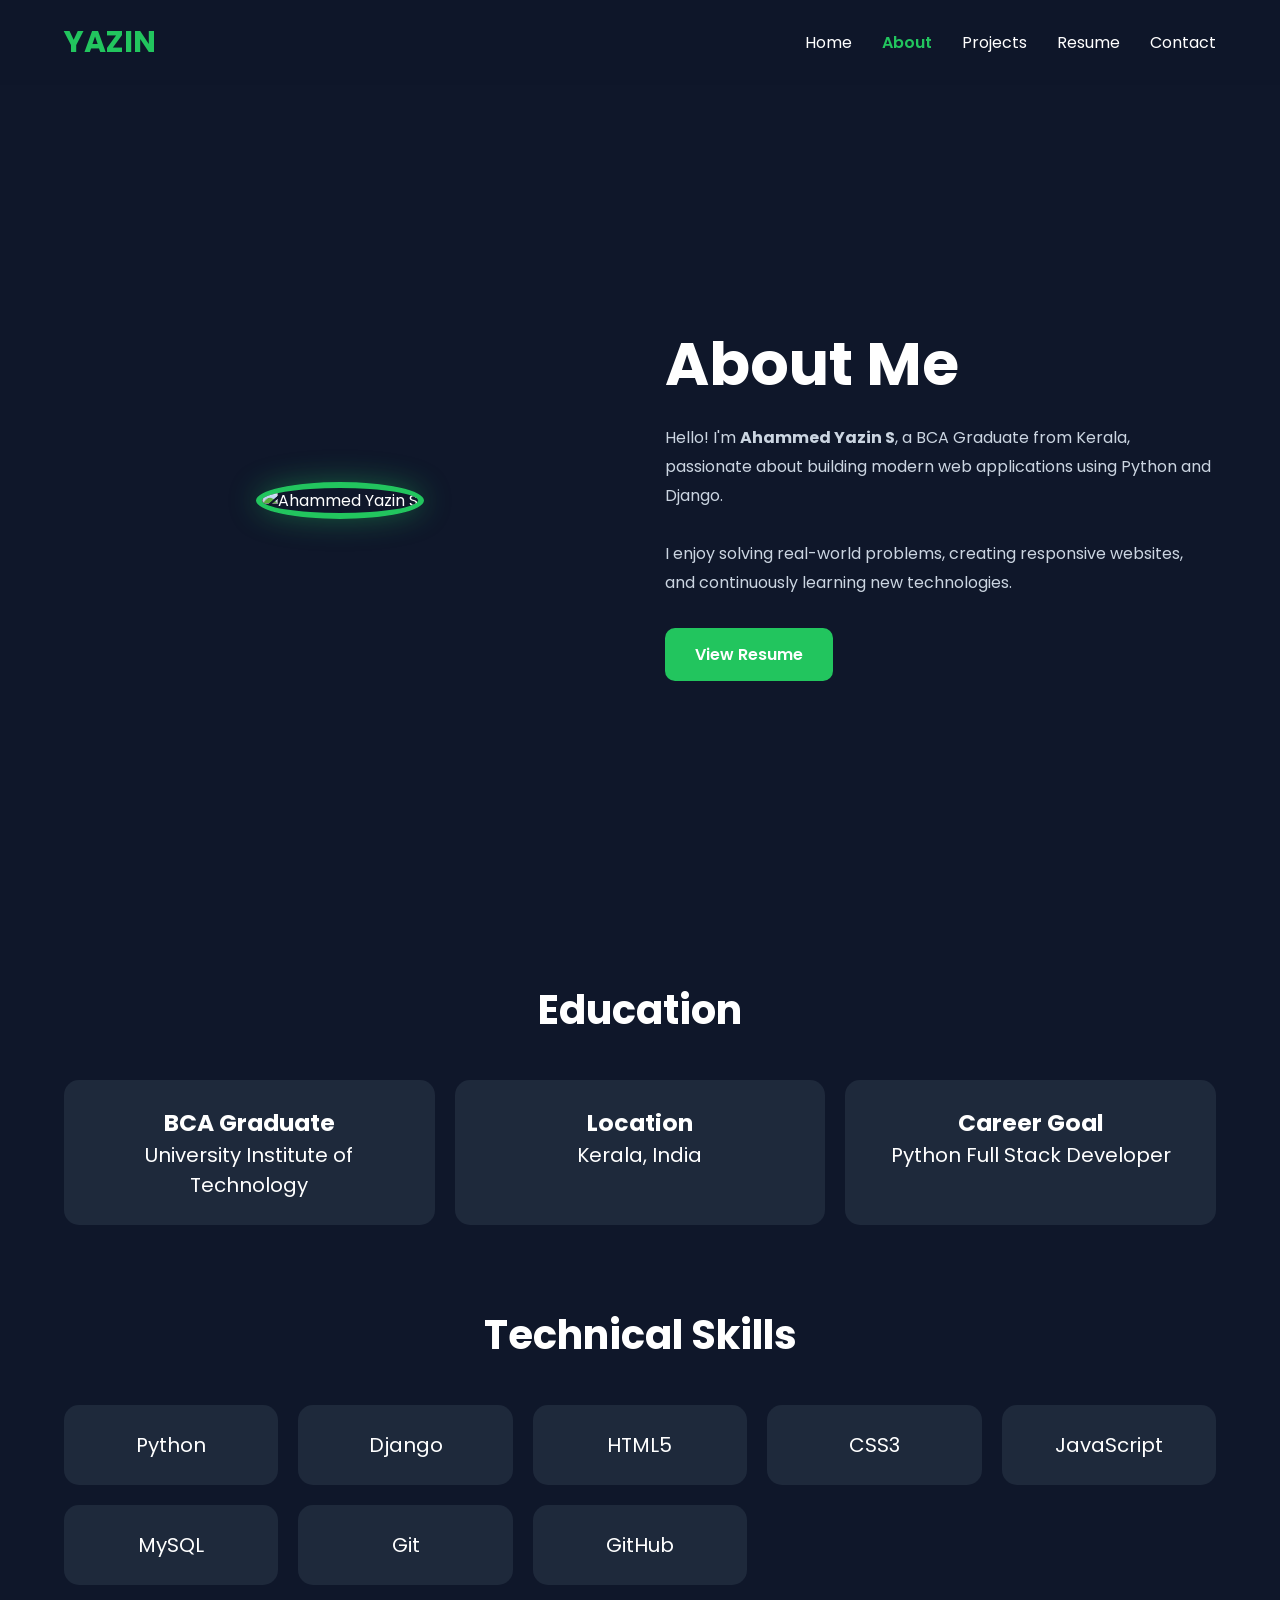
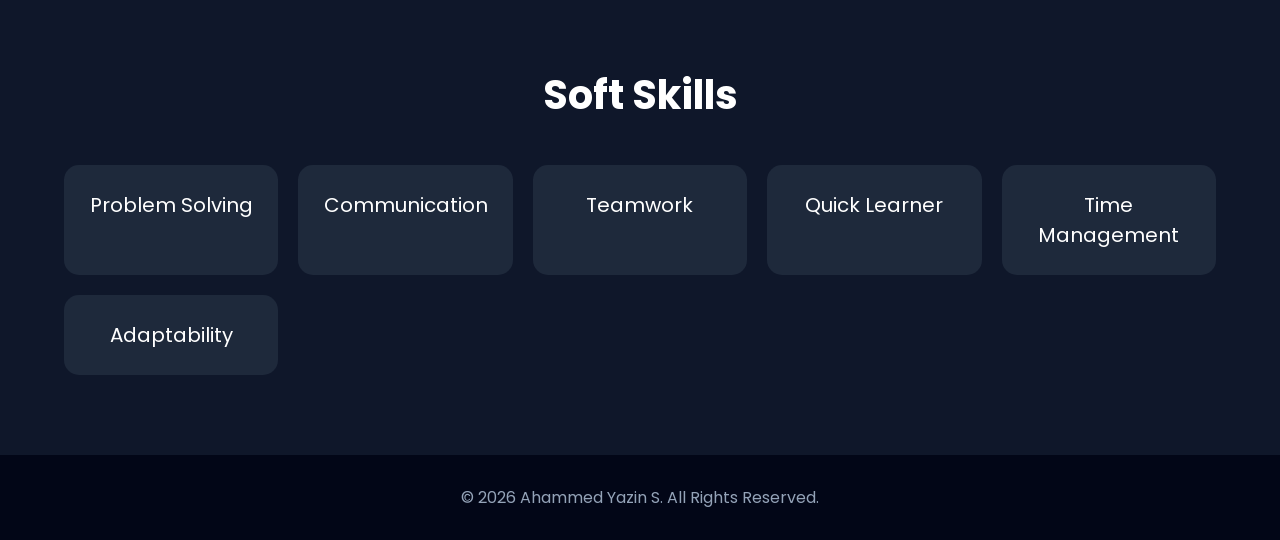
==== about.html @ 9a95f12f "added about" ====
<!DOCTYPE html>
<html lang="en">
<head>
    <meta charset="UTF-8">
    <meta name="viewport" content="width=device-width, initial-scale=1.0">
    <title>About | Ahammed Yazin S</title>

    <link rel="stylesheet" href="css/style.css">
    <link rel="stylesheet" href="css/animation.css">

    <link href="https://fonts.googleapis.com/css2?family=Poppins:wght@300;400;600;700&display=swap" rel="stylesheet">
</head>

<body>

<header>
    <nav>
        <h2 class="logo">YAZIN</h2>

        <ul>
            <li><a href="index.html">Home</a></li>
            <li><a href="about.html">About</a></li>
            <li><a href="projects.html">Projects</a></li>
            <li><a href="resume.html">Resume</a></li>
            <li><a href="contact.html">Contact</a></li>
        </ul>
    </nav>
</header>

<section class="hero">

    <div class="hero-image">
        <img src="images/profile.jpg" alt="Ahammed Yazin S">
    </div>

    <div class="hero-text">

        <h1>About Me</h1>

        <p>
            Hello! I'm <strong>Ahammed Yazin S</strong>, a BCA Graduate from Kerala,
            passionate about building modern web applications using Python and Django.
        </p>

        <p>
            I enjoy solving real-world problems, creating responsive websites,
            and continuously learning new technologies.
        </p>

        <a href="resume.html" class="btn">View Resume</a>

    </div>

</section>

<section class="skills">

<h2>Education</h2>

<div class="skill-box">

<div class="card">
<h3>BCA Graduate</h3>
<p>University Institute of Technology</p>
</div>

<div class="card">
<h3>Location</h3>
<p>Kerala, India</p>
</div>

<div class="card">
<h3>Career Goal</h3>
<p>Python Full Stack Developer</p>
</div>

</div>

</section>

<section class="skills">

<h2>Technical Skills</h2>

<div class="skill-box">

<div class="card">Python</div>
<div class="card">Django</div>
<div class="card">HTML5</div>
<div class="card">CSS3</div>
<div class="card">JavaScript</div>
<div class="card">MySQL</div>
<div class="card">Git</div>
<div class="card">GitHub</div>

</div>

</section>

<section class="skills">

<h2>Soft Skills</h2>

<div class="skill-box">

<div class="card">Problem Solving</div>
<div class="card">Communication</div>
<div class="card">Teamwork</div>
<div class="card">Quick Learner</div>
<div class="card">Time Management</div>
<div class="card">Adaptability</div>

</div>

</section>

<footer>
<p>© 2026 Ahammed Yazin S. All Rights Reserved.</p>
</footer>

<script src="js/script.js"></script>

</body>
</html>
---- css/style.css ----
/* Google Font */
@import url('https://fonts.googleapis.com/css2?family=Poppins:wght@300;400;500;600;700&display=swap');

*{
    margin:0;
    padding:0;
    box-sizing:border-box;
    font-family:'Poppins',sans-serif;
}

html{
    scroll-behavior:smooth;
}

body{
    background:#0f172a;
    color:#fff;
}

/* Navigation */

header{
    width:100%;
    position:fixed;
    top:0;
    left:0;
    background:rgba(15,23,42,.95);
    backdrop-filter:blur(10px);
    z-index:1000;
}

nav{
    width:90%;
    margin:auto;
    display:flex;
    justify-content:space-between;
    align-items:center;
    padding:20px 0;
}

.logo{
    color:#22c55e;
    font-size:30px;
    font-weight:700;
}

nav ul{
    display:flex;
    list-style:none;
}

nav ul li{
    margin-left:30px;
}

nav ul li a{
    color:#fff;
    text-decoration:none;
    transition:.3s;
}

nav ul li a:hover{
    color:#22c55e;
}

/* Hero Section */

.hero{
    width:90%;
    min-height:100vh;
    margin:auto;
    display:flex;
    justify-content:space-between;
    align-items:center;
    gap:50px;
    padding-top:100px;
}

.hero-text{
    flex:1;
}

.hero-text h3{
    color:#22c55e;
    margin-bottom:10px;
}

.hero-text h1{
    font-size:60px;
    margin-bottom:15px;
}

.hero-text h2{
    color:#94a3b8;
    margin-bottom:20px;
}

.hero-text p{
    line-height:1.8;
    color:#cbd5e1;
    margin-bottom:30px;
}

/* Buttons */

.btn,
.btn-outline{
    display:inline-block;
    padding:14px 30px;
    border-radius:10px;
    text-decoration:none;
    font-weight:600;
    margin-right:15px;
    transition:.3s;
}

.btn{
    background:#22c55e;
    color:#fff;
}

.btn:hover{
    background:#16a34a;
}

.btn-outline{
    border:2px solid #22c55e;
    color:#22c55e;
}

.btn-outline:hover{
    background:#22c55e;
    color:#fff;
}

/* Hero Image */

.hero-image{
    flex:1;
    text-align:center;
}

.hero-image img{
    width:350px;
    height:350px;
    object-fit:cover;
    border-radius:50%;
    border:6px solid #22c55e;
    box-shadow:0 0 30px rgba(34,197,94,.4);
}

/* Skills */

.skills{
    width:90%;
    margin:80px auto;
}

.skills h2{
    text-align:center;
    margin-bottom:40px;
    font-size:40px;
}

.skill-box{
    display:grid;
    grid-template-columns:repeat(auto-fit,minmax(180px,1fr));
    gap:20px;
}

.card{
    background:#1e293b;
    padding:25px;
    border-radius:15px;
    text-align:center;
    font-size:20px;
    transition:.3s;
}

.card:hover{
    transform:translateY(-8px);
    background:#22c55e;
}

/* Footer */

footer{
    text-align:center;
    padding:30px;
    background:#020617;
    color:#94a3b8;
}

/* Responsive */

@media(max-width:900px){

nav{
    flex-direction:column;
}

nav ul{
    margin-top:20px;
}

.hero{
    flex-direction:column-reverse;
    text-align:center;
}

.hero-text h1{
    font-size:40px;
}

.hero-image img{
    width:250px;
    height:250px;
}
}

/* Scroll Animation */

.hidden{
    opacity:0;
    transform:translateY(40px);
    transition:1s;
}

.show{
    opacity:1;
    transform:translateY(0);
}

/* Scroll To Top Button */

#topBtn{
    position:fixed;
    bottom:30px;
    right:30px;
    width:50px;
    height:50px;
    border:none;
    border-radius:50%;
    background:#22c55e;
    color:#fff;
    font-size:24px;
    cursor:pointer;
    box-shadow:0 5px 15px rgba(0,0,0,.3);
    transition:.3s;
}

#topBtn:hover{
    transform:scale(1.1);
    background:#16a34a;
}
---- css/animation.css ----
.hero-text{
    animation:slideLeft 1s ease;
}

.hero-image{
    animation:slideRight 1s ease;
}

.card{
    animation:fadeUp 1s ease;
}

@keyframes slideLeft{
from{
opacity:0;
transform:translateX(-50px);
}
to{
opacity:1;
transform:translateX(0);
}
}

@keyframes slideRight{
from{
opacity:0;
transform:translateX(50px);
}
to{
opacity:1;
transform:translateX(0);
}
}

@keyframes fadeUp{
from{
opacity:0;
transform:translateY(30px);
}
to{
opacity:1;
transform:translateY(0);
}
}
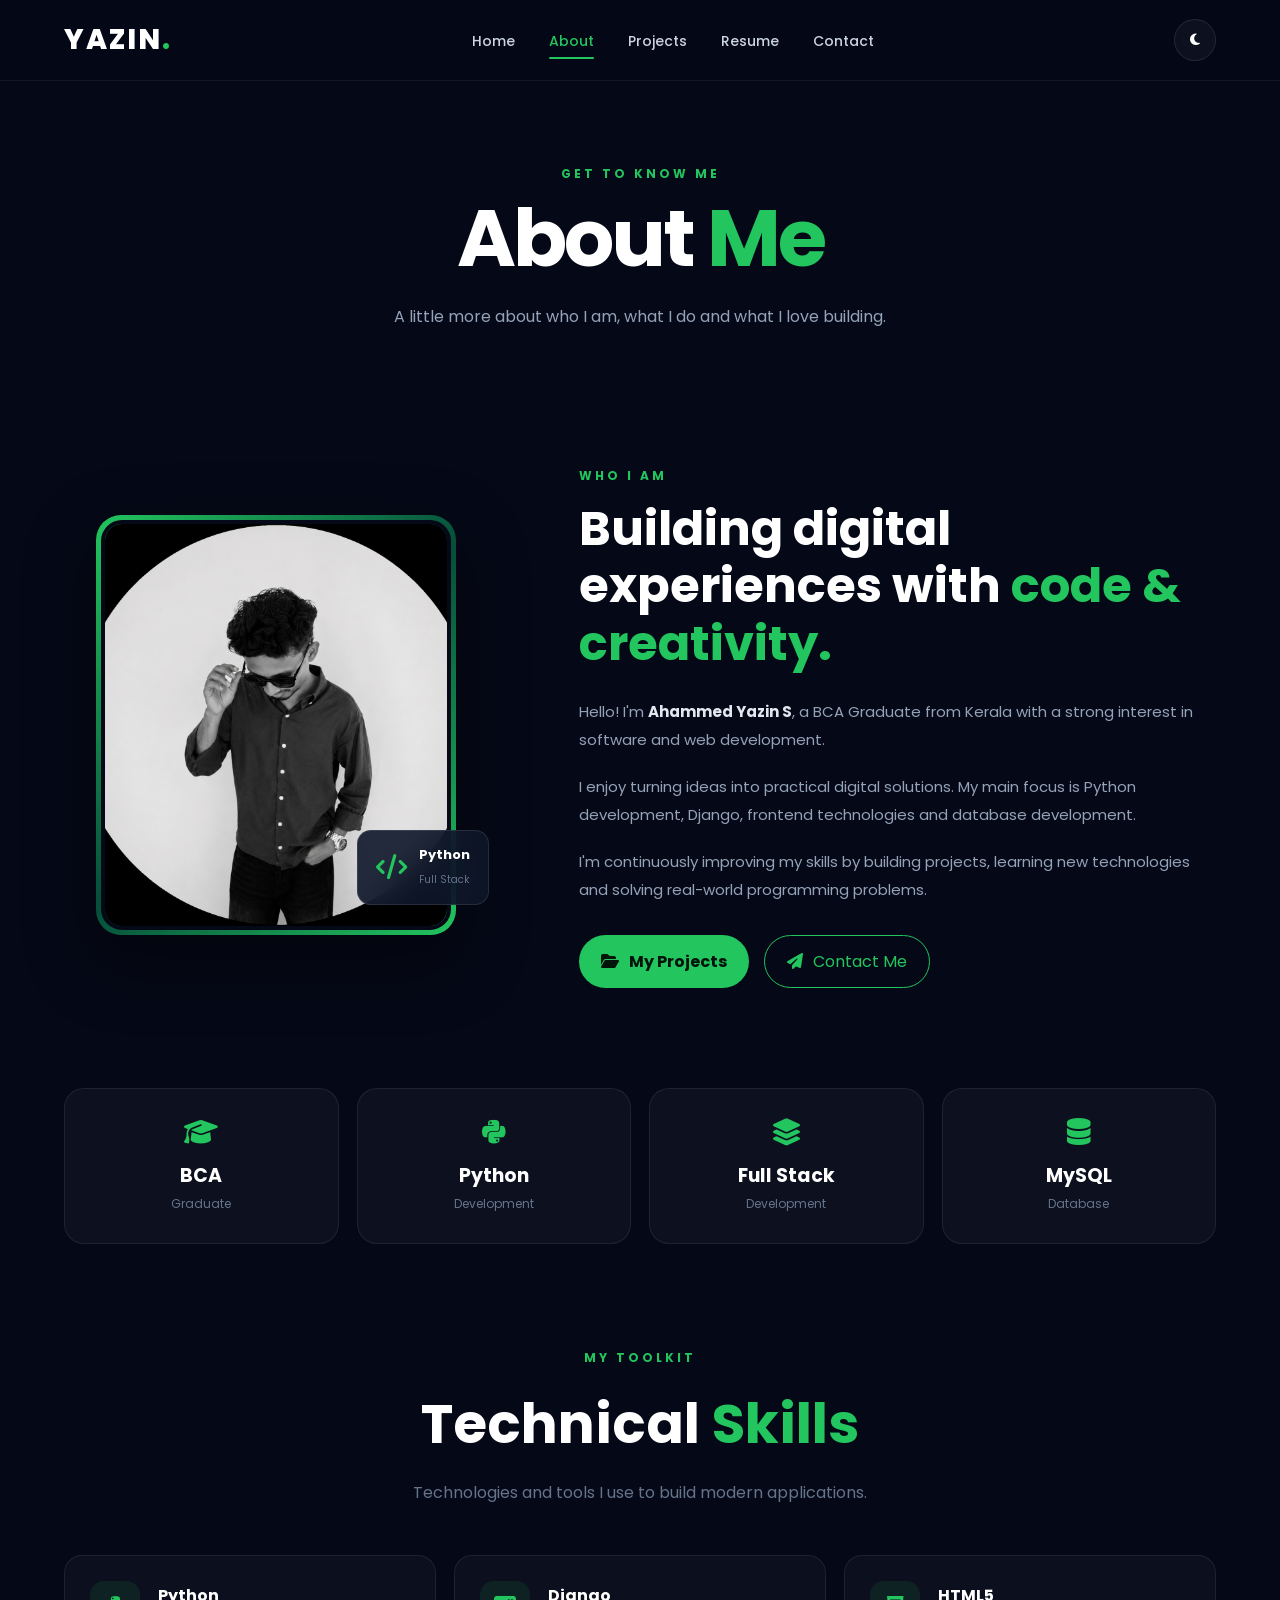
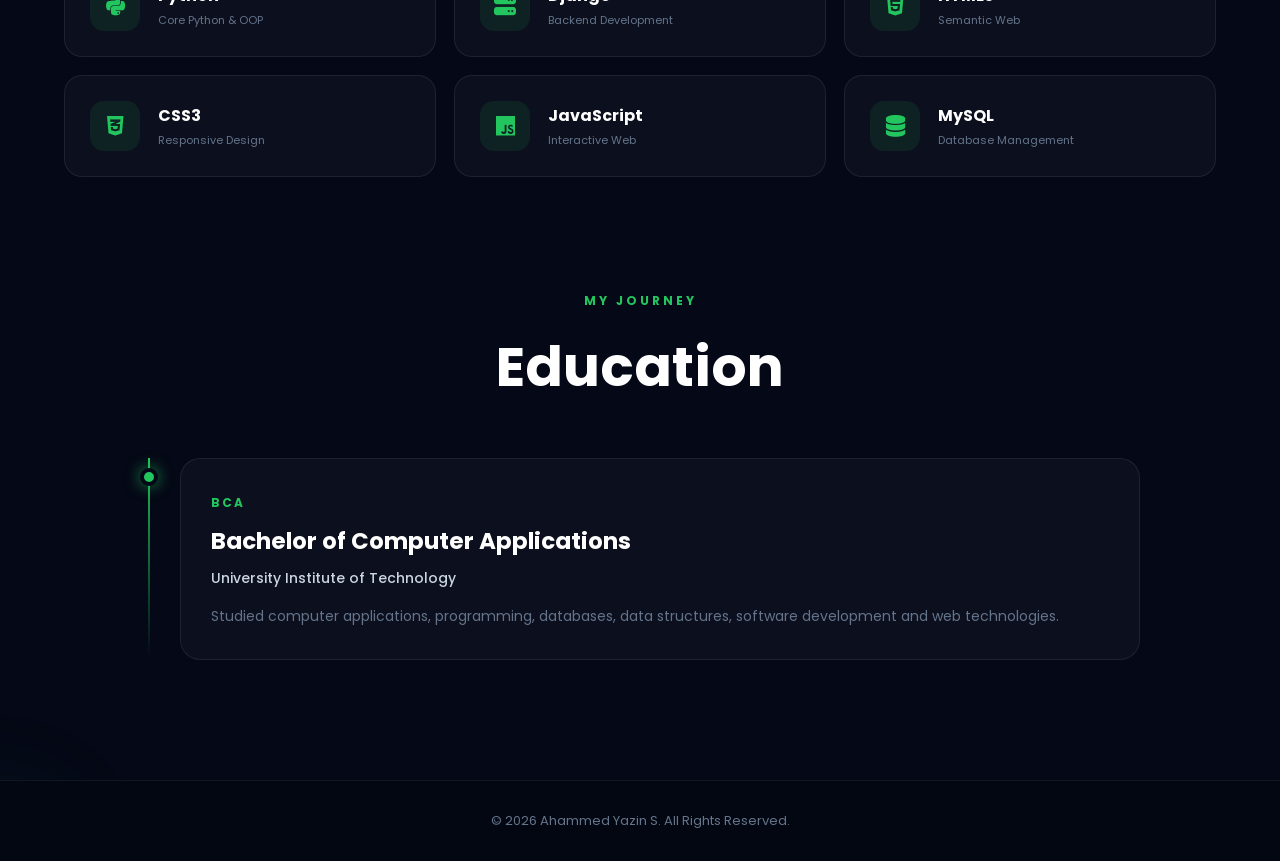
==== commit d06dd32c: "all main update" ====
--- a/about.html
+++ b/about.html
@@ -1,124 +1,635 @@
 <!DOCTYPE html>
 <html lang="en">
+
 <head>
+
     <meta charset="UTF-8">
-    <meta name="viewport" content="width=device-width, initial-scale=1.0">
+
+    <meta name="viewport"
+          content="width=device-width, initial-scale=1.0">
+
+    <meta name="description"
+          content="About Ahammed Yazin S - Python Full Stack Developer">
+
     <title>About | Ahammed Yazin S</title>
 
-    <link rel="stylesheet" href="css/style.css">
-    <link rel="stylesheet" href="css/animation.css">
-
-    <link href="https://fonts.googleapis.com/css2?family=Poppins:wght@300;400;600;700&display=swap" rel="stylesheet">
+
+    <!-- Google Font -->
+
+    <link rel="preconnect"
+          href="https://fonts.googleapis.com">
+
+    <link rel="preconnect"
+          href="https://fonts.gstatic.com"
+          crossorigin>
+
+    <link href="https://fonts.googleapis.com/css2?family=Poppins:wght@300;400;500;600;700;800&display=swap"
+          rel="stylesheet">
+
+
+    <!-- Font Awesome -->
+
+    <link rel="stylesheet"
+          href="https://cdnjs.cloudflare.com/ajax/libs/font-awesome/6.7.2/css/all.min.css">
+
+
+    <!-- CSS -->
+
+    <link rel="stylesheet"
+          href="css/style.css">
+
+    <link rel="stylesheet"
+          href="css/animation.css">
+
 </head>
 
+
 <body>
 
-<header>
-    <nav>
-        <h2 class="logo">YAZIN</h2>
-
-        <ul>
-            <li><a href="index.html">Home</a></li>
-            <li><a href="about.html">About</a></li>
-            <li><a href="projects.html">Projects</a></li>
-            <li><a href="resume.html">Resume</a></li>
-            <li><a href="contact.html">Contact</a></li>
-        </ul>
-    </nav>
-</header>
-
-<section class="hero">
-
-    <div class="hero-image">
-        <img src="images/profile.jpg" alt="Ahammed Yazin S">
-    </div>
-
-    <div class="hero-text">
-
-        <h1>About Me</h1>
+
+    <!-- ==========================================
+         NAVIGATION
+    =========================================== -->
+
+    <header>
+
+        <nav class="navbar">
+
+
+            <a href="index.html"
+               class="logo">
+
+                YAZIN<span>.</span>
+
+            </a>
+
+
+            <ul>
+
+                <li>
+                    <a href="index.html">
+                        Home
+                    </a>
+                </li>
+
+                <li>
+                    <a href="about.html"
+                       class="active">
+                        About
+                    </a>
+                </li>
+
+                <li>
+                    <a href="projects.html">
+                        Projects
+                    </a>
+                </li>
+
+                <li>
+                    <a href="resume.html">
+                        Resume
+                    </a>
+                </li>
+
+                <li>
+                    <a href="contact.html">
+                        Contact
+                    </a>
+                </li>
+
+            </ul>
+
+
+            <button id="theme-toggle"
+                    class="theme-btn"
+                    aria-label="Toggle theme">
+
+                <i class="fas fa-moon"></i>
+
+            </button>
+
+
+            <button id="menu-btn"
+                    class="menu-btn"
+                    aria-label="Open menu">
+
+                <i class="fas fa-bars"></i>
+
+            </button>
+
+        </nav>
+
+    </header>
+
+
+
+    <!-- ==========================================
+         ABOUT HERO
+    =========================================== -->
+
+    <main>
+
+
+        <section class="about-hero">
+
+
+            <div class="page-heading">
+
+                <span class="section-label">
+                    GET TO KNOW ME
+                </span>
+
+                <h1>
+                    About <span>Me</span>
+                </h1>
+
+                <p>
+                    A little more about who I am,
+                    what I do and what I love building.
+                </p>
+
+            </div>
+
+
+        </section>
+
+
+
+        <!-- ==========================================
+             ABOUT CONTENT
+        =========================================== -->
+
+        <section class="about-section">
+
+
+            <!-- PROFILE -->
+
+            <div class="about-image reveal">
+
+                <div class="about-photo">
+
+                    <img src="images/profile.jpg"
+                         alt="Ahammed Yazin S">
+
+                </div>
+
+
+                <div class="about-badge">
+
+                    <i class="fas fa-code"></i>
+
+                    <div>
+
+                        <strong>
+                            Python
+                        </strong>
+
+                        <small>
+                            Full Stack
+                        </small>
+
+                    </div>
+
+                </div>
+
+            </div>
+
+
+
+            <!-- TEXT -->
+
+            <div class="about-content reveal">
+
+
+                <span class="section-label">
+                    WHO I AM
+                </span>
+
+
+                <h2>
+                    Building digital experiences
+                    with <span>code & creativity.</span>
+                </h2>
+
+
+                <p>
+
+                    Hello! I'm
+                    <strong>Ahammed Yazin S</strong>,
+                    a BCA Graduate from Kerala with
+                    a strong interest in software and
+                    web development.
+
+                </p>
+
+
+                <p>
+
+                    I enjoy turning ideas into practical
+                    digital solutions. My main focus is
+                    Python development, Django,
+                    frontend technologies and database
+                    development.
+
+                </p>
+
+
+                <p>
+
+                    I'm continuously improving my skills
+                    by building projects, learning new
+                    technologies and solving real-world
+                    programming problems.
+
+                </p>
+
+
+                <div class="about-buttons">
+
+                    <a href="projects.html"
+                       class="btn">
+
+                        <i class="fas fa-folder-open"></i>
+
+                        My Projects
+
+                    </a>
+
+
+                    <a href="contact.html"
+                       class="btn-outline">
+
+                        <i class="fas fa-paper-plane"></i>
+
+                        Contact Me
+
+                    </a>
+
+                </div>
+
+
+            </div>
+
+
+        </section>
+
+
+
+        <!-- ==========================================
+             STATS
+        =========================================== -->
+
+        <section class="stats-section">
+
+
+            <div class="stats-grid">
+
+
+                <div class="stat-card reveal">
+
+                    <i class="fas fa-graduation-cap"></i>
+
+                    <h3>
+                        BCA
+                    </h3>
+
+                    <p>
+                        Graduate
+                    </p>
+
+                </div>
+
+
+                <div class="stat-card reveal">
+
+                    <i class="fab fa-python"></i>
+
+                    <h3>
+                        Python
+                    </h3>
+
+                    <p>
+                        Development
+                    </p>
+
+                </div>
+
+
+                <div class="stat-card reveal">
+
+                    <i class="fas fa-layer-group"></i>
+
+                    <h3>
+                        Full Stack
+                    </h3>
+
+                    <p>
+                        Development
+                    </p>
+
+                </div>
+
+
+                <div class="stat-card reveal">
+
+                    <i class="fas fa-database"></i>
+
+                    <h3>
+                        MySQL
+                    </h3>
+
+                    <p>
+                        Database
+                    </p>
+
+                </div>
+
+
+            </div>
+
+
+        </section>
+
+
+
+        <!-- ==========================================
+             SKILLS
+        =========================================== -->
+
+        <section class="skills-section">
+
+
+            <div class="section-title reveal">
+
+                <span class="section-label">
+                    MY TOOLKIT
+                </span>
+
+                <h2>
+                    Technical <span>Skills</span>
+                </h2>
+
+                <p>
+                    Technologies and tools I use
+                    to build modern applications.
+                </p>
+
+            </div>
+
+
+
+            <div class="skills-grid">
+
+
+                <!-- Python -->
+
+                <div class="skill-card reveal">
+
+                    <div class="skill-icon">
+
+                        <i class="fab fa-python"></i>
+
+                    </div>
+
+                    <div>
+
+                        <h3>
+                            Python
+                        </h3>
+
+                        <p>
+                            Core Python & OOP
+                        </p>
+
+                    </div>
+
+                </div>
+
+
+
+                <!-- Django -->
+
+                <div class="skill-card reveal">
+
+                    <div class="skill-icon">
+
+                        <i class="fas fa-server"></i>
+
+                    </div>
+
+                    <div>
+
+                        <h3>
+                            Django
+                        </h3>
+
+                        <p>
+                            Backend Development
+                        </p>
+
+                    </div>
+
+                </div>
+
+
+
+                <!-- HTML -->
+
+                <div class="skill-card reveal">
+
+                    <div class="skill-icon">
+
+                        <i class="fab fa-html5"></i>
+
+                    </div>
+
+                    <div>
+
+                        <h3>
+                            HTML5
+                        </h3>
+
+                        <p>
+                            Semantic Web
+                        </p>
+
+                    </div>
+
+                </div>
+
+
+
+                <!-- CSS -->
+
+                <div class="skill-card reveal">
+
+                    <div class="skill-icon">
+
+                        <i class="fab fa-css3-alt"></i>
+
+                    </div>
+
+                    <div>
+
+                        <h3>
+                            CSS3
+                        </h3>
+
+                        <p>
+                            Responsive Design
+                        </p>
+
+                    </div>
+
+                </div>
+
+
+
+                <!-- JavaScript -->
+
+                <div class="skill-card reveal">
+
+                    <div class="skill-icon">
+
+                        <i class="fab fa-js"></i>
+
+                    </div>
+
+                    <div>
+
+                        <h3>
+                            JavaScript
+                        </h3>
+
+                        <p>
+                            Interactive Web
+                        </p>
+
+                    </div>
+
+                </div>
+
+
+
+                <!-- MySQL -->
+
+                <div class="skill-card reveal">
+
+                    <div class="skill-icon">
+
+                        <i class="fas fa-database"></i>
+
+                    </div>
+
+                    <div>
+
+                        <h3>
+                            MySQL
+                        </h3>
+
+                        <p>
+                            Database Management
+                        </p>
+
+                    </div>
+
+                </div>
+
+
+            </div>
+
+
+        </section>
+
+
+
+        <!-- ==========================================
+             EDUCATION
+        =========================================== -->
+
+        <section class="education-section">
+
+
+            <div class="section-title reveal">
+
+                <span class="section-label">
+                    MY JOURNEY
+                </span>
+
+                <h2>
+                    Education
+                </h2>
+
+            </div>
+
+
+            <div class="timeline">
+
+
+                <div class="timeline-item reveal">
+
+                    <div class="timeline-dot"></div>
+
+
+                    <div class="timeline-card">
+
+                        <span class="timeline-date">
+                            BCA
+                        </span>
+
+                        <h3>
+                            Bachelor of Computer
+                            Applications
+                        </h3>
+
+                        <h4>
+                            University Institute
+                            of Technology
+                        </h4>
+
+                        <p>
+
+                            Studied computer applications,
+                            programming, databases,
+                            data structures, software
+                            development and web technologies.
+
+                        </p>
+
+                    </div>
+
+                </div>
+
+
+            </div>
+
+
+        </section>
+
+
+    </main>
+
+
+
+    <!-- ==========================================
+         FOOTER
+    =========================================== -->
+
+    <footer>
 
         <p>
-            Hello! I'm <strong>Ahammed Yazin S</strong>, a BCA Graduate from Kerala,
-            passionate about building modern web applications using Python and Django.
+            © 2026 Ahammed Yazin S.
+            All Rights Reserved.
         </p>
 
-        <p>
-            I enjoy solving real-world problems, creating responsive websites,
-            and continuously learning new technologies.
-        </p>
-
-        <a href="resume.html" class="btn">View Resume</a>
-
-    </div>
-
-</section>
-
-<section class="skills">
-
-<h2>Education</h2>
-
-<div class="skill-box">
-
-<div class="card">
-<h3>BCA Graduate</h3>
-<p>University Institute of Technology</p>
-</div>
-
-<div class="card">
-<h3>Location</h3>
-<p>Kerala, India</p>
-</div>
-
-<div class="card">
-<h3>Career Goal</h3>
-<p>Python Full Stack Developer</p>
-</div>
-
-</div>
-
-</section>
-
-<section class="skills">
-
-<h2>Technical Skills</h2>
-
-<div class="skill-box">
-
-<div class="card">Python</div>
-<div class="card">Django</div>
-<div class="card">HTML5</div>
-<div class="card">CSS3</div>
-<div class="card">JavaScript</div>
-<div class="card">MySQL</div>
-<div class="card">Git</div>
-<div class="card">GitHub</div>
-
-</div>
-
-</section>
-
-<section class="skills">
-
-<h2>Soft Skills</h2>
-
-<div class="skill-box">
-
-<div class="card">Problem Solving</div>
-<div class="card">Communication</div>
-<div class="card">Teamwork</div>
-<div class="card">Quick Learner</div>
-<div class="card">Time Management</div>
-<div class="card">Adaptability</div>
-
-</div>
-
-</section>
-
-<footer>
-<p>© 2026 Ahammed Yazin S. All Rights Reserved.</p>
-</footer>
-
-<script src="js/script.js"></script>
+    </footer>
+
+
+
+    <!-- JAVASCRIPT -->
+
+    <script src="js/script.js"></script>
 
 </body>
+
 </html>
--- a/css/style.css
+++ b/css/style.css
@@ -1,255 +1,4046 @@
-/* Google Font */
-@import url('https://fonts.googleapis.com/css2?family=Poppins:wght@300;400;500;600;700&display=swap');
-
-*{
-    margin:0;
-    padding:0;
-    box-sizing:border-box;
-    font-family:'Poppins',sans-serif;
-}
-
-html{
-    scroll-behavior:smooth;
-}
-
-body{
-    background:#0f172a;
-    color:#fff;
-}
-
-/* Navigation */
-
-header{
-    width:100%;
-    position:fixed;
-    top:0;
-    left:0;
-    background:rgba(15,23,42,.95);
-    backdrop-filter:blur(10px);
-    z-index:1000;
-}
-
-nav{
-    width:90%;
-    margin:auto;
-    display:flex;
-    justify-content:space-between;
-    align-items:center;
-    padding:20px 0;
-}
-
-.logo{
-    color:#22c55e;
-    font-size:30px;
-    font-weight:700;
-}
-
-nav ul{
-    display:flex;
-    list-style:none;
-}
-
-nav ul li{
-    margin-left:30px;
-}
-
-nav ul li a{
-    color:#fff;
-    text-decoration:none;
-    transition:.3s;
-}
-
-nav ul li a:hover{
-    color:#22c55e;
-}
-
-/* Hero Section */
-
-.hero{
-    width:90%;
-    min-height:100vh;
-    margin:auto;
-    display:flex;
-    justify-content:space-between;
-    align-items:center;
-    gap:50px;
-    padding-top:100px;
-}
-
-.hero-text{
-    flex:1;
-}
-
-.hero-text h3{
-    color:#22c55e;
-    margin-bottom:10px;
-}
-
-.hero-text h1{
-    font-size:60px;
-    margin-bottom:15px;
-}
-
-.hero-text h2{
-    color:#94a3b8;
-    margin-bottom:20px;
-}
-
-.hero-text p{
-    line-height:1.8;
-    color:#cbd5e1;
-    margin-bottom:30px;
-}
-
-/* Buttons */
-
-.btn,
-.btn-outline{
-    display:inline-block;
-    padding:14px 30px;
-    border-radius:10px;
-    text-decoration:none;
-    font-weight:600;
-    margin-right:15px;
-    transition:.3s;
-}
-
-.btn{
-    background:#22c55e;
-    color:#fff;
-}
-
-.btn:hover{
-    background:#16a34a;
-}
-
-.btn-outline{
-    border:2px solid #22c55e;
-    color:#22c55e;
-}
-
-.btn-outline:hover{
-    background:#22c55e;
-    color:#fff;
-}
-
-/* Hero Image */
-
-.hero-image{
-    flex:1;
-    text-align:center;
-}
-
-.hero-image img{
-    width:350px;
-    height:350px;
-    object-fit:cover;
-    border-radius:50%;
-    border:6px solid #22c55e;
-    box-shadow:0 0 30px rgba(34,197,94,.4);
-}
+/* =====================================================
+   AHAMMED YAZIN S — PREMIUM PORTFOLIO
+   MAIN STYLE SHEET
+===================================================== */
+
+
+/* =====================================================
+   1. RESET
+===================================================== */
+
+* {
+    margin: 0;
+    padding: 0;
+    box-sizing: border-box;
+}
+
+
+html {
+    scroll-behavior: smooth;
+}
+
+
+body {
+    font-family: "Poppins", sans-serif;
+
+    background: #050816;
+
+    color: #ffffff;
+
+    min-height: 100vh;
+
+    overflow-x: hidden;
+}
+
+
+a {
+    text-decoration: none;
+
+    color: inherit;
+}
+
+
+ul {
+    list-style: none;
+}
+
+
+button {
+    font-family: inherit;
+}
+
+
+/* =====================================================
+   2. COLORS
+===================================================== */
+
+:root {
+
+    --bg: #050816;
+
+    --bg-secondary: #080d1d;
+
+    --card: rgba(255, 255, 255, 0.04);
+
+    --border: rgba(255, 255, 255, 0.10);
+
+    --text: #ffffff;
+
+    --text-secondary: #94a3b8;
+
+    --green: #22c55e;
+
+    --green-dark: #16a34a;
+
+    --green-light: #86efac;
+
+}
+
+
+/* =====================================================
+   3. HEADER
+===================================================== */
+
+header {
+
+    position: fixed;
+
+    top: 0;
+
+    left: 0;
+
+    width: 100%;
+
+    z-index: 1000;
+
+    background: rgba(5, 8, 22, 0.72);
+
+    backdrop-filter: blur(18px);
+
+    -webkit-backdrop-filter: blur(18px);
+
+    border-bottom: 1px solid rgba(255, 255, 255, 0.06);
+
+}
+
+
+.navbar {
+
+    width: 90%;
+
+    max-width: 1350px;
+
+    height: 80px;
+
+    margin: auto;
+
+    display: flex;
+
+    align-items: center;
+
+    justify-content: space-between;
+
+}
+
+
+/* =====================================================
+   4. LOGO
+===================================================== */
+
+.logo {
+
+    font-size: 28px;
+
+    font-weight: 800;
+
+    letter-spacing: 2px;
+
+    color: var(--text);
+
+    transition: 0.3s;
+
+}
+
+
+.logo span {
+
+    color: var(--green);
+
+}
+
+
+.logo:hover {
+
+    transform: translateY(-2px);
+
+}
+
+
+/* =====================================================
+   5. NAVIGATION
+===================================================== */
+
+.navbar ul {
+
+    display: flex;
+
+    align-items: center;
+
+    gap: 34px;
+
+}
+
+
+.navbar ul li a {
+
+    position: relative;
+
+    color: #cbd5e1;
+
+    font-size: 14px;
+
+    font-weight: 500;
+
+    padding: 8px 0;
+
+    transition: 0.3s;
+
+}
+
+
+.navbar ul li a::after {
+
+    content: "";
+
+    position: absolute;
+
+    left: 0;
+
+    bottom: 0;
+
+    width: 0;
+
+    height: 2px;
+
+    border-radius: 10px;
+
+    background: var(--green);
+
+    transition: 0.3s;
+
+}
+
+
+.navbar ul li a:hover {
+
+    color: var(--green);
+
+}
+
+
+.navbar ul li a:hover::after,
+
+.navbar ul li a.active::after {
+
+    width: 100%;
+
+}
+
+
+.navbar ul li a.active {
+
+    color: var(--green);
+
+}
+
+
+/* =====================================================
+   6. THEME BUTTON
+===================================================== */
+
+.theme-btn {
+
+    width: 42px;
+
+    height: 42px;
+
+    display: flex;
+
+    align-items: center;
+
+    justify-content: center;
+
+    border-radius: 50%;
+
+    border: 1px solid var(--border);
+
+    background: var(--card);
+
+    color: #ffffff;
+
+    cursor: pointer;
+
+    transition: 0.3s;
+
+}
+
+
+.theme-btn:hover {
+
+    color: var(--green);
+
+    border-color: var(--green);
+
+    transform: rotate(20deg);
+
+}
+
+
+/* =====================================================
+   7. MOBILE MENU BUTTON
+===================================================== */
+
+.menu-btn {
+
+    display: none;
+
+    width: 42px;
+
+    height: 42px;
+
+    border: 1px solid var(--border);
+
+    border-radius: 10px;
+
+    background: var(--card);
+
+    color: #ffffff;
+
+    cursor: pointer;
+
+}
+
+
+/* =====================================================
+   8. HERO
+===================================================== */
+
+.hero {
+
+    position: relative;
+
+    width: 90%;
+
+    max-width: 1350px;
+
+    min-height: 100vh;
+
+    margin: auto;
+
+    padding-top: 120px;
+
+    padding-bottom: 70px;
+
+    display: grid;
+
+    grid-template-columns: 1.1fr 0.9fr;
+
+    align-items: center;
+
+    gap: 80px;
+
+}
+
+
+/* =====================================================
+   9. HERO BACKGROUND GLOW
+===================================================== */
+
+.hero::before {
+
+    content: "";
+
+    position: absolute;
+
+    width: 450px;
+
+    height: 450px;
+
+    left: -250px;
+
+    top: 25%;
+
+    background: rgba(34, 197, 94, 0.10);
+
+    filter: blur(120px);
+
+    border-radius: 50%;
+
+    pointer-events: none;
+
+}
+
+
+.hero::after {
+
+    content: "";
+
+    position: absolute;
+
+    width: 400px;
+
+    height: 400px;
+
+    right: -250px;
+
+    bottom: 5%;
+
+    background: rgba(16, 185, 129, 0.08);
+
+    filter: blur(120px);
+
+    border-radius: 50%;
+
+    pointer-events: none;
+
+}
+
+
+/* =====================================================
+   10. HERO CONTENT
+===================================================== */
+
+.hero-content {
+
+    position: relative;
+
+    z-index: 5;
+
+}
+
+
+.availability {
+
+    display: inline-flex;
+
+    align-items: center;
+
+    gap: 10px;
+
+    padding: 8px 15px;
+
+    margin-bottom: 25px;
+
+    border: 1px solid rgba(34, 197, 94, 0.25);
+
+    background: rgba(34, 197, 94, 0.06);
+
+    border-radius: 50px;
+
+    color: var(--green-light);
+
+    font-size: 12px;
+
+}
+
+
+.status-dot {
+
+    width: 8px;
+
+    height: 8px;
+
+    background: var(--green);
+
+    border-radius: 50%;
+
+    box-shadow: 0 0 12px var(--green);
+
+}
+
+
+/* =====================================================
+   11. SMALL INTRO
+===================================================== */
+
+.hero-small-text {
+
+    color: var(--green);
+
+    font-size: 18px;
+
+    font-weight: 500;
+
+    margin-bottom: 10px;
+
+}
+
+
+/* =====================================================
+   12. NAME
+===================================================== */
+
+.hero-content h1 {
+
+    font-size: clamp(52px, 7vw, 88px);
+
+    line-height: 1.02;
+
+    letter-spacing: -4px;
+
+    font-weight: 800;
+
+    margin-bottom: 20px;
+
+}
+
+
+.hero-content h1 span {
+
+    display: block;
+
+    background: linear-gradient(
+        90deg,
+        #ffffff 0%,
+        #22c55e 80%
+    );
+
+    -webkit-background-clip: text;
+
+    -webkit-text-fill-color: transparent;
+
+    background-clip: text;
+
+}
+
+
+/* =====================================================
+   13. JOB TITLE
+===================================================== */
+
+.hero-content h2 {
+
+    font-size: clamp(22px, 3vw, 34px);
+
+    line-height: 1.3;
+
+    color: var(--text-secondary);
+
+    font-weight: 500;
+
+    margin-bottom: 25px;
+
+}
+
+
+/* =====================================================
+   14. DESCRIPTION
+===================================================== */
+
+.hero-description {
+
+    max-width: 650px;
+
+    color: var(--text-secondary);
+
+    font-size: 16px;
+
+    line-height: 1.9;
+
+}
+
+
+.hero-description strong {
+
+    color: #e2e8f0;
+
+}
+
+
+/* =====================================================
+   15. HERO BUTTONS
+===================================================== */
+
+.hero-buttons {
+
+    display: flex;
+
+    align-items: center;
+
+    gap: 15px;
+
+    flex-wrap: wrap;
+
+    margin-top: 35px;
+
+}
+
+
+.hero-buttons .btn {
+
+    display: inline-flex;
+
+    align-items: center;
+
+    justify-content: center;
+
+    gap: 10px;
+
+    padding: 14px 26px;
+
+    border-radius: 50px;
+
+    background: var(--green);
+
+    color: #03140a;
+
+    font-size: 14px;
+
+    font-weight: 700;
+
+    transition: 0.3s;
+
+}
+
+
+.hero-buttons .btn:hover {
+
+    background: var(--green-dark);
+
+    color: #ffffff;
+
+    transform: translateY(-4px);
+
+    box-shadow:
+        0 12px 30px rgba(34, 197, 94, 0.25);
+
+}
+
+
+.hero-buttons .btn-outline {
+
+    display: inline-flex;
+
+    align-items: center;
+
+    justify-content: center;
+
+    gap: 10px;
+
+    padding: 13px 26px;
+
+    border: 1px solid rgba(34, 197, 94, 0.7);
+
+    border-radius: 50px;
+
+    color: var(--green);
+
+    font-size: 14px;
+
+    font-weight: 600;
+
+    transition: 0.3s;
+
+}
+
+
+.hero-buttons .btn-outline:hover {
+
+    background: var(--green);
+
+    color: #03140a;
+
+    transform: translateY(-4px);
+
+}
+
+
+/* =====================================================
+   16. SOCIAL ICONS
+===================================================== */
+
+.hero-socials {
+
+    display: flex;
+
+    align-items: center;
+
+    gap: 12px;
+
+    margin-top: 30px;
+
+}
+
+
+.hero-socials a {
+
+    width: 44px;
+
+    height: 44px;
+
+    display: flex;
+
+    align-items: center;
+
+    justify-content: center;
+
+    border: 1px solid var(--border);
+
+    border-radius: 50%;
+
+    background: rgba(255, 255, 255, 0.03);
+
+    color: #cbd5e1;
+
+    font-size: 17px;
+
+    transition: 0.3s;
+
+}
+
+
+.hero-socials a:hover {
+
+    color: var(--green);
+
+    border-color: var(--green);
+
+    transform: translateY(-5px);
+
+    box-shadow:
+        0 10px 25px rgba(34, 197, 94, 0.15);
+
+}
+
+
+/* =====================================================
+   17. HERO IMAGE
+===================================================== */
+
+.hero-image {
+
+    position: relative;
+
+    min-height: 550px;
+
+    display: flex;
+
+    align-items: center;
+
+    justify-content: center;
+
+    z-index: 3;
+
+}
+
+
+/* =====================================================
+   18. PROFILE GLOW
+===================================================== */
+
+.profile-glow {
+
+    position: absolute;
+
+    width: 330px;
+
+    height: 330px;
+
+    background: var(--green);
+
+    border-radius: 50%;
+
+    filter: blur(120px);
+
+    opacity: 0.17;
+
+}
+
+
+/* =====================================================
+   19. PROFILE WRAPPER
+===================================================== */
+
+.profile-wrapper {
+
+    position: relative;
+
+    z-index: 3;
+
+    width: 390px;
+
+    height: 390px;
+
+    padding: 7px;
+
+    border-radius: 50%;
+
+    background: linear-gradient(
+        135deg,
+        #22c55e,
+        #064e3b,
+        #22c55e
+    );
+
+    box-shadow:
+        0 0 40px rgba(34, 197, 94, 0.20);
+
+}
+
+
+.profile-wrapper::before {
+
+    content: "";
+
+    position: absolute;
+
+    inset: -8px;
+
+    border-radius: 50%;
+
+    border: 1px solid rgba(34, 197, 94, 0.25);
+
+    z-index: -1;
+
+}
+
+
+.profile-wrapper img {
+
+    width: 100%;
+
+    height: 100%;
+
+    display: block;
+
+    object-fit: cover;
+
+    border-radius: 50%;
+
+    border: 5px solid var(--bg);
+
+}
+
+
+/* =====================================================
+   20. FLOATING PYTHON CARD
+===================================================== */
+
+.floating-card {
+
+    position: absolute;
+
+    right: 0;
+
+    top: 20%;
+
+    z-index: 5;
+
+    display: flex;
+
+    align-items: center;
+
+    gap: 12px;
+
+    padding: 13px 18px;
+
+    border: 1px solid rgba(255, 255, 255, 0.10);
+
+    border-radius: 14px;
+
+    background: rgba(15, 23, 42, 0.75);
+
+    backdrop-filter: blur(20px);
+
+    box-shadow:
+        0 15px 40px rgba(0, 0, 0, 0.30);
+
+}
+
+
+.floating-card i {
+
+    color: var(--green);
+
+    font-size: 26px;
+
+}
+
+
+.floating-card strong {
+
+    display: block;
+
+    color: #ffffff;
+
+    font-size: 13px;
+
+}
+
+
+.floating-card small {
+
+    display: block;
+
+    color: #64748b;
+
+    font-size: 10px;
+
+}
+
+
+/* =====================================================
+   21. FOOTER
+===================================================== */
+
+footer {
+
+    position: relative;
+
+    z-index: 5;
+
+    padding: 30px 20px;
+
+    text-align: center;
+
+    border-top: 1px solid rgba(255, 255, 255, 0.06);
+
+    background: #030712;
+
+}
+
+
+footer p {
+
+    color: #64748b;
+
+    font-size: 13px;
+
+}
+
+
+/* =====================================================
+   22. MOBILE
+===================================================== */
+
+@media (max-width: 950px) {
+
+    .navbar {
+
+        height: 75px;
+
+    }
+
+
+    .navbar ul {
+
+        position: absolute;
+
+        top: 75px;
+
+        left: 0;
+
+        width: 100%;
+
+        display: none;
+
+        flex-direction: column;
+
+        gap: 0;
+
+        padding: 15px 0;
+
+        background: rgba(5, 8, 22, 0.96);
+
+        backdrop-filter: blur(20px);
+
+        border-bottom: 1px solid var(--border);
+
+    }
+
+
+    .navbar ul.mobile-active {
+
+        display: flex;
+
+    }
+
+
+    .navbar ul li {
+
+        width: 100%;
+
+        text-align: center;
+
+    }
+
+
+    .navbar ul li a {
+
+        display: block;
+
+        padding: 13px;
+
+    }
+
+
+    .menu-btn {
+
+        display: flex;
+
+        align-items: center;
+
+        justify-content: center;
+
+    }
+
+
+    .theme-btn {
+
+        margin-left: auto;
+
+        margin-right: 10px;
+
+    }
+
+
+    .hero {
+
+        grid-template-columns: 1fr;
+
+        text-align: center;
+
+        gap: 30px;
+
+        padding-top: 130px;
+
+    }
+
+
+    .hero-content {
+
+        order: 2;
+
+    }
+
+
+    .hero-image {
+
+        order: 1;
+
+        min-height: 430px;
+
+    }
+
+
+    .hero-description {
+
+        margin-left: auto;
+
+        margin-right: auto;
+
+    }
+
+
+    .hero-buttons,
+
+    .hero-socials {
+
+        justify-content: center;
+
+    }
+
+
+    .floating-card {
+
+        display: none;
+
+    }
+
+}
+
+
+/* =====================================================
+   23. SMALL MOBILE
+===================================================== */
+
+@media (max-width: 600px) {
+
+    .navbar {
+
+        width: 92%;
+
+    }
+
+
+    .logo {
+
+        font-size: 24px;
+
+    }
+
+
+    .hero {
+
+        width: 92%;
+
+        padding-top: 110px;
+
+    }
+
+
+    .hero-content h1 {
+
+        font-size: 50px;
+
+        letter-spacing: -2px;
+
+    }
+
+
+    .hero-content h2 {
+
+        font-size: 22px;
+
+    }
+
+
+    .hero-description {
+
+        font-size: 14px;
+
+        line-height: 1.8;
+
+    }
+
+
+    .profile-wrapper {
+
+        width: 270px;
+
+        height: 270px;
+
+    }
+
+
+    .hero-image {
+
+        min-height: 330px;
+
+    }
+
+
+    .profile-glow {
+
+        width: 230px;
+
+        height: 230px;
+
+    }
+
+
+    .hero-buttons {
+
+        flex-direction: column;
+
+    }
+
+
+    .hero-buttons a {
+
+        width: 100%;
+
+    }
+
+}
+
+/* =====================================================
+   JAVASCRIPT UI EFFECTS
+===================================================== */
+
+
+/* Scroll Progress */
+
+#scroll-progress {
+
+    position: fixed;
+
+    top: 0;
+
+    left: 0;
+
+    width: 0%;
+
+    height: 3px;
+
+    background: #22c55e;
+
+    z-index: 9999;
+
+    box-shadow:
+        0 0 10px rgba(34, 197, 94, 0.8);
+
+}
+
+
+/* Scroll To Top */
+
+#top-button {
+
+    position: fixed;
+
+    right: 25px;
+
+    bottom: 25px;
+
+    width: 45px;
+
+    height: 45px;
+
+    border: 1px solid rgba(34, 197, 94, 0.4);
+
+    border-radius: 50%;
+
+    background: rgba(15, 23, 42, 0.85);
+
+    color: #22c55e;
+
+    cursor: pointer;
+
+    z-index: 900;
+
+    opacity: 0;
+
+    visibility: hidden;
+
+    transform: translateY(15px);
+
+    transition: 0.3s;
+
+}
+
+
+#top-button.show {
+
+    opacity: 1;
+
+    visibility: visible;
+
+    transform: translateY(0);
+
+}
+
+
+#top-button:hover {
+
+    background: #22c55e;
+
+    color: #03140a;
+
+    transform: translateY(-5px);
+
+}
+
+
+/* Mouse Glow */
+
+#mouse-glow {
+
+    position: fixed;
+
+    width: 180px;
+
+    height: 180px;
+
+    border-radius: 50%;
+
+    pointer-events: none;
+
+    z-index: 0;
+
+    background: rgba(34, 197, 94, 0.04);
+
+    filter: blur(40px);
+
+    transform: translate(-50%, -50%);
+
+}
+
+
+/* Button Ripple */
+
+.hero-buttons a {
+
+    position: relative;
+
+    overflow: hidden;
+
+}
+
+
+.ripple {
+
+    position: absolute;
+
+    width: 10px;
+
+    height: 10px;
+
+    border-radius: 50%;
+
+    background: rgba(255, 255, 255, 0.4);
+
+    transform: translate(-50%, -50%);
+
+    animation: rippleEffect 0.6s linear;
+
+    pointer-events: none;
+
+}
+
+
+@keyframes rippleEffect {
+
+    from {
+
+        width: 10px;
+
+        height: 10px;
+
+        opacity: 0.8;
+
+    }
+
+    to {
+
+        width: 400px;
+
+        height: 400px;
+
+        opacity: 0;
+
+    }
+
+}
+
+/* =====================================================
+   ABOUT PAGE
+===================================================== */
+
+
+/* Page Heading */
+
+.about-hero {
+
+    width: 90%;
+
+    max-width: 1350px;
+
+    margin: auto;
+
+    padding-top: 160px;
+
+    padding-bottom: 80px;
+
+    text-align: center;
+
+}
+
+
+.section-label {
+
+    display: inline-block;
+
+    margin-bottom: 15px;
+
+    color: #22c55e;
+
+    font-size: 12px;
+
+    font-weight: 700;
+
+    letter-spacing: 3px;
+
+}
+
+
+.page-heading h1 {
+
+    font-size: clamp(48px, 7vw, 80px);
+
+    line-height: 1;
+
+    letter-spacing: -3px;
+
+    margin-bottom: 25px;
+
+}
+
+
+.page-heading h1 span {
+
+    color: #22c55e;
+
+}
+
+
+.page-heading p {
+
+    max-width: 600px;
+
+    margin: auto;
+
+    color: #94a3b8;
+
+    line-height: 1.8;
+
+}
+
+
+/* About Section */
+
+.about-section {
+
+    width: 90%;
+
+    max-width: 1200px;
+
+    margin: auto;
+
+    display: grid;
+
+    grid-template-columns: 0.8fr 1.2fr;
+
+    align-items: center;
+
+    gap: 90px;
+
+    padding: 50px 0 100px;
+
+}
+
+
+.about-image {
+
+    position: relative;
+
+    display: flex;
+
+    justify-content: center;
+
+}
+
+
+.about-photo {
+
+    width: 360px;
+
+    height: 420px;
+
+    padding: 5px;
+
+    border-radius: 25px;
+
+    background:
+        linear-gradient(
+            135deg,
+            #22c55e,
+            #064e3b,
+            #22c55e
+        );
+
+    box-shadow:
+        0 25px 70px rgba(0,0,0,0.4);
+
+}
+
+
+.about-photo img {
+
+    width: 100%;
+
+    height: 100%;
+
+    object-fit: cover;
+
+    border-radius: 21px;
+
+    border: 4px solid #050816;
+
+}
+
+
+.about-badge {
+
+    position: absolute;
+
+    right: 0;
+
+    bottom: 30px;
+
+    display: flex;
+
+    align-items: center;
+
+    gap: 12px;
+
+    padding: 14px 18px;
+
+    border-radius: 14px;
+
+    background:
+        rgba(15, 23, 42, 0.9);
+
+    border: 1px solid rgba(255,255,255,0.1);
+
+    backdrop-filter: blur(15px);
+
+}
+
+
+.about-badge i {
+
+    color: #22c55e;
+
+    font-size: 25px;
+
+}
+
+
+.about-badge strong {
+
+    display: block;
+
+    font-size: 13px;
+
+}
+
+
+.about-badge small {
+
+    color: #64748b;
+
+    font-size: 10px;
+
+}
+
+
+/* About Text */
+
+.about-content h2 {
+
+    font-size: clamp(30px, 4vw, 48px);
+
+    line-height: 1.2;
+
+    margin-bottom: 25px;
+
+}
+
+
+.about-content h2 span {
+
+    color: #22c55e;
+
+}
+
+
+.about-content p {
+
+    color: #94a3b8;
+
+    line-height: 1.9;
+
+    font-size: 15px;
+
+    margin-bottom: 18px;
+
+}
+
+
+.about-content strong {
+
+    color: #e2e8f0;
+
+}
+
+
+.about-buttons {
+
+    display: flex;
+
+    gap: 15px;
+
+    margin-top: 30px;
+
+    flex-wrap: wrap;
+
+}
+
+
+.about-buttons .btn,
+.about-buttons .btn-outline {
+
+    display: inline-flex;
+
+    align-items: center;
+
+    gap: 10px;
+
+    padding: 13px 22px;
+
+    border-radius: 50px;
+
+}
+
+
+.about-buttons .btn {
+
+    background: #22c55e;
+
+    color: #03140a;
+
+    font-weight: 700;
+
+}
+
+
+.about-buttons .btn-outline {
+
+    border: 1px solid #22c55e;
+
+    color: #22c55e;
+
+}
+
+
+/* Stats */
+
+.stats-section {
+
+    width: 90%;
+
+    max-width: 1200px;
+
+    margin: auto;
+
+    padding-bottom: 100px;
+
+}
+
+
+.stats-grid {
+
+    display: grid;
+
+    grid-template-columns:
+        repeat(4, 1fr);
+
+    gap: 18px;
+
+}
+
+
+.stat-card {
+
+    padding: 30px 20px;
+
+    text-align: center;
+
+    background: rgba(255,255,255,0.035);
+
+    border: 1px solid rgba(255,255,255,0.08);
+
+    border-radius: 20px;
+
+    transition: 0.3s;
+
+}
+
+
+.stat-card:hover {
+
+    transform: translateY(-8px);
+
+    border-color:
+        rgba(34,197,94,0.5);
+
+}
+
+
+.stat-card i {
+
+    color: #22c55e;
+
+    font-size: 27px;
+
+    margin-bottom: 15px;
+
+}
+
+
+.stat-card h3 {
+
+    font-size: 19px;
+
+    margin-bottom: 5px;
+
+}
+
+
+.stat-card p {
+
+    color: #64748b;
+
+    font-size: 12px;
+
+}
+
 
 /* Skills */
 
-.skills{
-    width:90%;
-    margin:80px auto;
-}
-
-.skills h2{
-    text-align:center;
-    margin-bottom:40px;
-    font-size:40px;
-}
-
-.skill-box{
-    display:grid;
-    grid-template-columns:repeat(auto-fit,minmax(180px,1fr));
-    gap:20px;
-}
-
-.card{
-    background:#1e293b;
-    padding:25px;
-    border-radius:15px;
-    text-align:center;
-    font-size:20px;
-    transition:.3s;
-}
-
-.card:hover{
-    transform:translateY(-8px);
-    background:#22c55e;
-}
-
-/* Footer */
-
-footer{
-    text-align:center;
-    padding:30px;
-    background:#020617;
-    color:#94a3b8;
-}
-
-/* Responsive */
-
-@media(max-width:900px){
-
-nav{
-    flex-direction:column;
-}
-
-nav ul{
-    margin-top:20px;
-}
-
-.hero{
-    flex-direction:column-reverse;
-    text-align:center;
-}
-
-.hero-text h1{
-    font-size:40px;
-}
-
-.hero-image img{
-    width:250px;
-    height:250px;
-}
-}
-
-/* Scroll Animation */
-
-.hidden{
-    opacity:0;
-    transform:translateY(40px);
-    transition:1s;
-}
-
-.show{
-    opacity:1;
-    transform:translateY(0);
-}
-
-/* Scroll To Top Button */
-
-#topBtn{
-    position:fixed;
-    bottom:30px;
-    right:30px;
-    width:50px;
-    height:50px;
-    border:none;
-    border-radius:50%;
-    background:#22c55e;
-    color:#fff;
-    font-size:24px;
-    cursor:pointer;
-    box-shadow:0 5px 15px rgba(0,0,0,.3);
-    transition:.3s;
-}
-
-#topBtn:hover{
-    transform:scale(1.1);
-    background:#16a34a;
+.skills-section {
+
+    width: 90%;
+
+    max-width: 1200px;
+
+    margin: auto;
+
+    padding-bottom: 110px;
+
+}
+
+
+.section-title {
+
+    text-align: center;
+
+    margin-bottom: 50px;
+
+}
+
+
+.section-title h2 {
+
+    font-size: clamp(35px, 5vw, 55px);
+
+    margin-bottom: 15px;
+
+}
+
+
+.section-title h2 span {
+
+    color: #22c55e;
+
+}
+
+
+.section-title p {
+
+    color: #64748b;
+
+}
+
+
+.skills-grid {
+
+    display: grid;
+
+    grid-template-columns:
+        repeat(3, 1fr);
+
+    gap: 18px;
+
+}
+
+
+.skill-card {
+
+    display: flex;
+
+    align-items: center;
+
+    gap: 18px;
+
+    padding: 25px;
+
+    border: 1px solid rgba(255,255,255,0.08);
+
+    border-radius: 18px;
+
+    background: rgba(255,255,255,0.03);
+
+    transition: 0.3s;
+
+}
+
+
+.skill-card:hover {
+
+    transform: translateY(-7px);
+
+    border-color:
+        rgba(34,197,94,0.45);
+
+    background:
+        rgba(34,197,94,0.05);
+
+}
+
+
+.skill-icon {
+
+    width: 50px;
+
+    height: 50px;
+
+    flex-shrink: 0;
+
+    display: flex;
+
+    align-items: center;
+
+    justify-content: center;
+
+    border-radius: 14px;
+
+    background:
+        rgba(34,197,94,0.1);
+
+    color: #22c55e;
+
+    font-size: 22px;
+
+}
+
+
+.skill-card h3 {
+
+    font-size: 16px;
+
+    margin-bottom: 4px;
+
+}
+
+
+.skill-card p {
+
+    color: #64748b;
+
+    font-size: 11px;
+
+}
+
+
+/* Education */
+
+.education-section {
+
+    width: 90%;
+
+    max-width: 1000px;
+
+    margin: auto;
+
+    padding-bottom: 120px;
+
+}
+
+
+.timeline {
+
+    position: relative;
+
+    padding-left: 40px;
+
+}
+
+
+.timeline::before {
+
+    content: "";
+
+    position: absolute;
+
+    left: 8px;
+
+    top: 0;
+
+    bottom: 0;
+
+    width: 2px;
+
+    background:
+        linear-gradient(
+            #22c55e,
+            transparent
+        );
+
+}
+
+
+.timeline-item {
+
+    position: relative;
+
+}
+
+
+.timeline-dot {
+
+    position: absolute;
+
+    left: -40px;
+
+    top: 10px;
+
+    width: 18px;
+
+    height: 18px;
+
+    border-radius: 50%;
+
+    background: #22c55e;
+
+    border: 4px solid #050816;
+
+    box-shadow:
+        0 0 15px rgba(34,197,94,0.7);
+
+}
+
+
+.timeline-card {
+
+    padding: 30px;
+
+    border: 1px solid rgba(255,255,255,0.08);
+
+    background:
+        rgba(255,255,255,0.03);
+
+    border-radius: 20px;
+
+}
+
+
+.timeline-date {
+
+    color: #22c55e;
+
+    font-size: 12px;
+
+    font-weight: 700;
+
+    letter-spacing: 2px;
+
+}
+
+
+.timeline-card h3 {
+
+    font-size: 23px;
+
+    margin: 10px 0;
+
+}
+
+
+.timeline-card h4 {
+
+    color: #cbd5e1;
+
+    font-size: 14px;
+
+    font-weight: 500;
+
+    margin-bottom: 15px;
+
+}
+
+
+.timeline-card p {
+
+    color: #64748b;
+
+    font-size: 14px;
+
+    line-height: 1.8;
+
+}
+
+
+/* About Responsive */
+
+@media (max-width: 900px) {
+
+    .about-section {
+
+        grid-template-columns: 1fr;
+
+        text-align: center;
+
+        gap: 50px;
+
+    }
+
+
+    .about-photo {
+
+        width: 300px;
+
+        height: 360px;
+
+    }
+
+
+    .about-badge {
+
+        right: 10%;
+
+    }
+
+
+    .about-buttons {
+
+        justify-content: center;
+
+    }
+
+
+    .stats-grid {
+
+        grid-template-columns:
+            repeat(2, 1fr);
+
+    }
+
+
+    .skills-grid {
+
+        grid-template-columns:
+            repeat(2, 1fr);
+
+    }
+
+}
+
+
+@media (max-width: 600px) {
+
+    .about-hero {
+
+        padding-top: 130px;
+
+    }
+
+
+    .about-section {
+
+        width: 92%;
+
+    }
+
+
+    .about-photo {
+
+        width: 260px;
+
+        height: 320px;
+
+    }
+
+
+    .about-badge {
+
+        right: 0;
+
+        bottom: 15px;
+
+    }
+
+
+    .stats-grid {
+
+        grid-template-columns: 1fr;
+
+    }
+
+
+    .skills-grid {
+
+        grid-template-columns: 1fr;
+
+    }
+
+
+    .timeline {
+
+        padding-left: 30px;
+
+    }
+
+
+    .timeline-dot {
+
+        left: -30px;
+
+    }
+
+}
+/* =====================================================
+   PROJECTS PAGE
+===================================================== */
+
+
+/* Projects Hero */
+
+.projects-hero {
+
+    width: 90%;
+
+    max-width: 1350px;
+
+    margin: auto;
+
+    padding-top: 160px;
+
+    padding-bottom: 80px;
+
+    text-align: center;
+
+}
+
+
+/* Projects Section */
+
+.projects-section {
+
+    width: 90%;
+
+    max-width: 1200px;
+
+    margin: auto;
+
+    padding-bottom: 100px;
+
+}
+
+
+.projects-grid {
+
+    display: grid;
+
+    grid-template-columns:
+        repeat(2, 1fr);
+
+    gap: 22px;
+
+}
+
+
+/* Project Card */
+
+.project-card {
+
+    position: relative;
+
+    padding: 35px;
+
+    overflow: hidden;
+
+    border: 1px solid
+        rgba(255,255,255,0.08);
+
+    border-radius: 24px;
+
+    background:
+        linear-gradient(
+            145deg,
+            rgba(255,255,255,0.05),
+            rgba(255,255,255,0.015)
+        );
+
+    transition:
+        transform 0.4s ease,
+        border-color 0.4s ease,
+        box-shadow 0.4s ease;
+
+}
+
+
+.project-card::before {
+
+    content: "";
+
+    position: absolute;
+
+    width: 180px;
+
+    height: 180px;
+
+    right: -100px;
+
+    top: -100px;
+
+    border-radius: 50%;
+
+    background:
+        rgba(34,197,94,0.08);
+
+    filter: blur(30px);
+
+    transition: 0.4s;
+
+}
+
+
+.project-card:hover {
+
+    transform: translateY(-10px);
+
+    border-color:
+        rgba(34,197,94,0.35);
+
+    box-shadow:
+        0 25px 60px
+        rgba(0,0,0,0.25);
+
+}
+
+
+.project-card:hover::before {
+
+    transform: scale(1.5);
+
+    background:
+        rgba(34,197,94,0.14);
+
+}
+
+
+/* Featured Project */
+
+.featured-project {
+
+    grid-column:
+        span 2;
+
+    display: grid;
+
+    grid-template-columns:
+        80px 1fr;
+
+    gap: 25px;
+
+}
+
+
+.project-number {
+
+    position: absolute;
+
+    right: 25px;
+
+    top: 20px;
+
+    color:
+        rgba(255,255,255,0.08);
+
+    font-size: 60px;
+
+    font-weight: 800;
+
+    line-height: 1;
+
+}
+
+
+.project-icon {
+
+    position: relative;
+
+    width: 60px;
+
+    height: 60px;
+
+    display: flex;
+
+    align-items: center;
+
+    justify-content: center;
+
+    border-radius: 18px;
+
+    background:
+        rgba(34,197,94,0.1);
+
+    color: #22c55e;
+
+    font-size: 26px;
+
+}
+
+
+.project-type {
+
+    color: #22c55e;
+
+    font-size: 10px;
+
+    font-weight: 700;
+
+    letter-spacing: 2px;
+
+}
+
+
+.project-content h2 {
+
+    position: relative;
+
+    font-size: 27px;
+
+    margin:
+        10px 0 15px;
+
+}
+
+
+.project-content > p {
+
+    position: relative;
+
+    max-width: 720px;
+
+    color: #94a3b8;
+
+    font-size: 14px;
+
+    line-height: 1.9;
+
+}
+
+
+/* Features */
+
+.project-features {
+
+    position: relative;
+
+    display: grid;
+
+    grid-template-columns:
+        repeat(2, 1fr);
+
+    gap: 10px;
+
+    margin:
+        22px 0;
+
+}
+
+
+.project-features li {
+
+    color: #cbd5e1;
+
+    font-size: 12px;
+
+}
+
+
+.project-features i {
+
+    margin-right: 7px;
+
+    color: #22c55e;
+
+}
+
+
+/* Technology */
+
+.tech-stack {
+
+    position: relative;
+
+    display: flex;
+
+    flex-wrap: wrap;
+
+    gap: 8px;
+
+    margin-top: 20px;
+
+}
+
+
+.tech-stack span {
+
+    padding: 6px 11px;
+
+    border-radius: 20px;
+
+    background:
+        rgba(34,197,94,0.08);
+
+    border:
+        1px solid
+        rgba(34,197,94,0.15);
+
+    color: #86efac;
+
+    font-size: 10px;
+
+    font-weight: 500;
+
+}
+
+
+/* Project Buttons */
+
+.project-buttons {
+
+    position: relative;
+
+    display: flex;
+
+    gap: 10px;
+
+    margin-top: 25px;
+
+}
+
+
+.project-btn {
+
+    display: inline-flex;
+
+    align-items: center;
+
+    gap: 8px;
+
+    padding: 10px 17px;
+
+    border:
+        1px solid
+        rgba(255,255,255,0.1);
+
+    border-radius: 50px;
+
+    color: #cbd5e1;
+
+    font-size: 11px;
+
+    transition: 0.3s;
+
+}
+
+
+.project-btn:hover {
+
+    border-color: #22c55e;
+
+    color: #22c55e;
+
+    transform:
+        translateY(-3px);
+
+}
+
+
+.project-demo {
+
+    background:
+        rgba(34,197,94,0.08);
+
+    border-color:
+        rgba(34,197,94,0.2);
+
+    color: #22c55e;
+
+}
+
+
+/* CTA */
+
+.projects-cta {
+
+    width: 90%;
+
+    max-width: 1200px;
+
+    margin:
+        0 auto 100px;
+
+    padding: 45px;
+
+    display: flex;
+
+    align-items: center;
+
+    justify-content: space-between;
+
+    gap: 30px;
+
+    border:
+        1px solid
+        rgba(34,197,94,0.15);
+
+    border-radius: 24px;
+
+    background:
+        linear-gradient(
+            135deg,
+            rgba(34,197,94,0.07),
+            rgba(255,255,255,0.02)
+        );
+
+}
+
+
+.projects-cta h2 {
+
+    font-size: 30px;
+
+    margin-bottom: 10px;
+
+}
+
+
+.projects-cta h2 span {
+
+    color: #22c55e;
+
+}
+
+
+.projects-cta p {
+
+    color: #64748b;
+
+    font-size: 13px;
+
+    line-height: 1.7;
+
+}
+
+
+.projects-cta .btn {
+
+    flex-shrink: 0;
+
+    display: inline-flex;
+
+    align-items: center;
+
+    gap: 10px;
+
+    padding: 14px 24px;
+
+    border-radius: 50px;
+
+    background: #22c55e;
+
+    color: #03140a;
+
+    font-size: 13px;
+
+    font-weight: 700;
+
+    transition: 0.3s;
+
+}
+
+
+.projects-cta .btn:hover {
+
+    background: #16a34a;
+
+    color: white;
+
+    transform:
+        translateY(-4px);
+
+}
+
+
+/* Projects Responsive */
+
+@media (max-width: 850px) {
+
+    .projects-grid {
+
+        grid-template-columns: 1fr;
+
+    }
+
+
+    .featured-project {
+
+        grid-column: span 1;
+
+    }
+
+
+    .projects-cta {
+
+        flex-direction: column;
+
+        text-align: center;
+
+    }
+
+}
+
+
+@media (max-width: 600px) {
+
+    .projects-hero {
+
+        padding-top: 130px;
+
+    }
+
+
+    .project-card {
+
+        padding: 25px;
+
+    }
+
+
+    .featured-project {
+
+        display: block;
+
+    }
+
+
+    .featured-project .project-icon {
+
+        margin-bottom: 20px;
+
+    }
+
+
+    .project-features {
+
+        grid-template-columns: 1fr;
+
+    }
+
+
+    .project-buttons {
+
+        flex-wrap: wrap;
+
+    }
+
+
+    .projects-cta {
+
+        padding: 30px 20px;
+
+    }
+
+
+    .projects-cta h2 {
+
+        font-size: 24px;
+
+    }
+
+}
+/* =====================================================
+   RESUME PAGE
+===================================================== */
+
+
+/* Resume Hero */
+
+.resume-hero {
+
+    width: 90%;
+
+    max-width: 1200px;
+
+    margin: auto;
+
+    padding-top: 160px;
+
+    padding-bottom: 60px;
+
+    text-align: center;
+
+}
+
+
+.resume-actions {
+
+    display: flex;
+
+    justify-content: center;
+
+    gap: 12px;
+
+    margin-top: 30px;
+
+    flex-wrap: wrap;
+
+}
+
+
+.resume-actions .btn,
+.resume-actions .btn-outline {
+
+    display: inline-flex;
+
+    align-items: center;
+
+    gap: 9px;
+
+    padding: 12px 20px;
+
+    border-radius: 50px;
+
+    cursor: pointer;
+
+    font-family: inherit;
+
+    font-size: 12px;
+
+}
+
+
+.resume-actions .btn {
+
+    border: none;
+
+    background: #22c55e;
+
+    color: #03140a;
+
+    font-weight: 700;
+
+}
+
+
+.resume-actions .btn-outline {
+
+    border: 1px solid #22c55e;
+
+    color: #22c55e;
+
+}
+
+
+/* Resume Section */
+
+.resume-section {
+
+    width: 90%;
+
+    max-width: 1000px;
+
+    margin: auto;
+
+    padding-bottom: 100px;
+
+}
+
+
+.resume-paper {
+
+    padding: 55px;
+
+    border-radius: 25px;
+
+    background:
+        rgba(255,255,255,0.035);
+
+    border:
+        1px solid
+        rgba(255,255,255,0.1);
+
+    box-shadow:
+        0 30px 80px
+        rgba(0,0,0,0.25);
+
+}
+
+
+/* Resume Header */
+
+.resume-header {
+
+    display: flex;
+
+    justify-content: space-between;
+
+    gap: 40px;
+
+    padding-bottom: 35px;
+
+    border-bottom:
+        1px solid
+        rgba(255,255,255,0.1);
+
+}
+
+
+.resume-profile {
+
+    display: flex;
+
+    align-items: center;
+
+    gap: 20px;
+
+}
+
+
+.resume-photo {
+
+    width: 85px;
+
+    height: 85px;
+
+    padding: 3px;
+
+    border-radius: 50%;
+
+    background: #22c55e;
+
+}
+
+
+.resume-photo img {
+
+    width: 100%;
+
+    height: 100%;
+
+    object-fit: cover;
+
+    border-radius: 50%;
+
+    border: 3px solid #050816;
+
+}
+
+
+.resume-profile h2 {
+
+    font-size: 25px;
+
+    margin-bottom: 4px;
+
+}
+
+
+.resume-profile h3 {
+
+    color: #22c55e;
+
+    font-size: 13px;
+
+    font-weight: 600;
+
+    margin-bottom: 5px;
+
+}
+
+
+.resume-profile p {
+
+    color: #64748b;
+
+    font-size: 10px;
+
+}
+
+
+.resume-contact {
+
+    display: flex;
+
+    flex-direction: column;
+
+    align-items: flex-end;
+
+    gap: 7px;
+
+}
+
+
+.resume-contact a,
+.resume-contact span {
+
+    display: flex;
+
+    align-items: center;
+
+    gap: 8px;
+
+    color: #94a3b8;
+
+    font-size: 10px;
+
+}
+
+
+.resume-contact i {
+
+    width: 15px;
+
+    color: #22c55e;
+
+}
+
+
+/* Resume Blocks */
+
+.resume-block {
+
+    padding: 30px 0;
+
+    border-bottom:
+        1px solid
+        rgba(255,255,255,0.07);
+
+}
+
+
+.resume-block:last-child {
+
+    border-bottom: none;
+
+}
+
+
+.resume-title {
+
+    display: flex;
+
+    align-items: center;
+
+    gap: 12px;
+
+    margin-bottom: 20px;
+
+}
+
+
+.resume-title i {
+
+    width: 35px;
+
+    height: 35px;
+
+    display: flex;
+
+    align-items: center;
+
+    justify-content: center;
+
+    border-radius: 10px;
+
+    background:
+        rgba(34,197,94,0.1);
+
+    color: #22c55e;
+
+}
+
+
+.resume-title h3 {
+
+    font-size: 18px;
+
+}
+
+
+.resume-block > p {
+
+    color: #94a3b8;
+
+    font-size: 12px;
+
+    line-height: 1.9;
+
+}
+
+
+/* Education */
+
+.resume-item {
+
+    padding-left: 20px;
+
+    border-left: 2px solid #22c55e;
+
+}
+
+
+.resume-item-top {
+
+    display: flex;
+
+    align-items: center;
+
+    justify-content: space-between;
+
+    gap: 20px;
+
+}
+
+
+.resume-item h4 {
+
+    font-size: 16px;
+
+}
+
+
+.resume-item-top span {
+
+    padding: 5px 10px;
+
+    border-radius: 20px;
+
+    background:
+        rgba(34,197,94,0.1);
+
+    color: #22c55e;
+
+    font-size: 10px;
+
+}
+
+
+.resume-item h5 {
+
+    color: #22c55e;
+
+    font-size: 11px;
+
+    margin: 7px 0 12px;
+
+}
+
+
+.resume-item p {
+
+    color: #64748b;
+
+    font-size: 11px;
+
+    line-height: 1.8;
+
+}
+
+
+/* Skills */
+
+.resume-skills {
+
+    display: grid;
+
+    grid-template-columns:
+        repeat(2, 1fr);
+
+    gap: 20px 35px;
+
+}
+
+
+.resume-skill > span {
+
+    display: block;
+
+    margin-bottom: 7px;
+
+    color: #cbd5e1;
+
+    font-size: 11px;
+
+}
+
+
+.skill-bar {
+
+    height: 5px;
+
+    overflow: hidden;
+
+    border-radius: 10px;
+
+    background:
+        rgba(255,255,255,0.08);
+
+}
+
+
+.skill-bar div {
+
+    height: 100%;
+
+    border-radius: 10px;
+
+    background: #22c55e;
+
+}
+
+
+/* Resume Projects */
+
+.resume-project {
+
+    padding: 18px 0;
+
+    border-bottom:
+        1px solid
+        rgba(255,255,255,0.05);
+
+}
+
+
+.resume-project:last-child {
+
+    border-bottom: none;
+
+}
+
+
+.resume-project > div {
+
+    display: flex;
+
+    justify-content: space-between;
+
+    gap: 20px;
+
+    margin-bottom: 8px;
+
+}
+
+
+.resume-project h4 {
+
+    font-size: 14px;
+
+}
+
+
+.resume-project span {
+
+    color: #22c55e;
+
+    font-size: 9px;
+
+}
+
+
+.resume-project p {
+
+    color: #64748b;
+
+    font-size: 11px;
+
+    line-height: 1.8;
+
+}
+
+
+/* Tags */
+
+.resume-tags {
+
+    display: flex;
+
+    flex-wrap: wrap;
+
+    gap: 8px;
+
+}
+
+
+.resume-tags span,
+.language-list span {
+
+    padding: 7px 12px;
+
+    border-radius: 20px;
+
+    border:
+        1px solid
+        rgba(34,197,94,0.15);
+
+    background:
+        rgba(34,197,94,0.06);
+
+    color: #86efac;
+
+    font-size: 10px;
+
+}
+
+
+/* Languages */
+
+.language-list {
+
+    display: flex;
+
+    gap: 10px;
+
+    flex-wrap: wrap;
+
+}
+
+
+/* Resume Responsive */
+
+@media (max-width: 800px) {
+
+    .resume-header {
+
+        flex-direction: column;
+
+    }
+
+
+    .resume-contact {
+
+        align-items: flex-start;
+
+    }
+
+
+    .resume-skills {
+
+        grid-template-columns: 1fr;
+
+    }
+
+}
+
+
+@media (max-width: 600px) {
+
+    .resume-hero {
+
+        padding-top: 130px;
+
+    }
+
+
+    .resume-paper {
+
+        padding: 25px;
+
+    }
+
+
+    .resume-profile {
+
+        flex-direction: column;
+
+        align-items: flex-start;
+
+    }
+
+
+    .resume-profile h2 {
+
+        font-size: 21px;
+
+    }
+
+
+    .resume-item-top,
+    .resume-project > div {
+
+        flex-direction: column;
+
+        align-items: flex-start;
+
+        gap: 7px;
+
+    }
+
+}
+
+
+/* =====================================================
+   PRINT RESUME
+===================================================== */
+
+@media print {
+
+    body {
+
+        background: white !important;
+
+        color: black !important;
+
+    }
+
+
+    header,
+    footer,
+    .resume-hero,
+    #scroll-progress,
+    #top-button,
+    #mouse-glow {
+
+        display: none !important;
+
+    }
+
+
+    .resume-section {
+
+        width: 100%;
+
+        max-width: none;
+
+        padding: 0;
+
+    }
+
+
+    .resume-paper {
+
+        width: 100%;
+
+        padding: 20px;
+
+        border: none;
+
+        box-shadow: none;
+
+        background: white !important;
+
+        color: black !important;
+
+    }
+
+
+    .resume-paper p,
+    .resume-paper span {
+
+        color: #444 !important;
+
+    }
+
+
+    .resume-title i {
+
+        background: #eee;
+
+        color: #111;
+
+    }
+
+
+    .skill-bar {
+
+        border: 1px solid #ccc;
+
+    }
+
+
+    .skill-bar div {
+
+        background: #222;
+
+    }
+
+}
+
+/* =====================================================
+   CONTACT PAGE
+===================================================== */
+
+
+/* Contact Hero */
+
+.contact-hero {
+
+    width: 90%;
+
+    max-width: 1200px;
+
+    margin: auto;
+
+    padding-top: 160px;
+
+    padding-bottom: 70px;
+
+    text-align: center;
+
+}
+
+
+/* Contact Section */
+
+.contact-section {
+
+    width: 90%;
+
+    max-width: 1150px;
+
+    margin: auto;
+
+    padding-bottom: 80px;
+
+}
+
+
+.contact-grid {
+
+    display: grid;
+
+    grid-template-columns:
+        0.85fr 1.15fr;
+
+    gap: 70px;
+
+    align-items: start;
+
+}
+
+
+/* Contact Information */
+
+.contact-info {
+
+    padding-top: 20px;
+
+}
+
+
+.contact-info h2 {
+
+    margin-top: 15px;
+
+    margin-bottom: 15px;
+
+    font-size: 32px;
+
+    line-height: 1.3;
+
+}
+
+
+.contact-info h2 span {
+
+    color: #22c55e;
+
+}
+
+
+.contact-description {
+
+    max-width: 420px;
+
+    margin-bottom: 35px;
+
+    color: #64748b;
+
+    font-size: 13px;
+
+    line-height: 1.9;
+
+}
+
+
+/* Contact Items */
+
+.contact-item {
+
+    display: flex;
+
+    align-items: center;
+
+    gap: 17px;
+
+    margin-bottom: 20px;
+
+    padding: 16px;
+
+    border: 1px solid
+        rgba(255,255,255,0.07);
+
+    border-radius: 16px;
+
+    background:
+        rgba(255,255,255,0.025);
+
+    transition: 0.3s;
+
+}
+
+
+.contact-item:hover {
+
+    transform:
+        translateX(6px);
+
+    border-color:
+        rgba(34,197,94,0.25);
+
+    background:
+        rgba(34,197,94,0.04);
+
+}
+
+
+.contact-icon {
+
+    width: 45px;
+
+    height: 45px;
+
+    flex-shrink: 0;
+
+    display: flex;
+
+    align-items: center;
+
+    justify-content: center;
+
+    border-radius: 13px;
+
+    background:
+        rgba(34,197,94,0.1);
+
+    color: #22c55e;
+
+}
+
+
+.contact-item small {
+
+    display: block;
+
+    margin-bottom: 4px;
+
+    color: #64748b;
+
+    font-size: 8px;
+
+    letter-spacing: 1.5px;
+
+    font-weight: 700;
+
+}
+
+
+.contact-item strong {
+
+    color: #cbd5e1;
+
+    font-size: 11px;
+
+    font-weight: 500;
+
+}
+
+
+/* Social */
+
+.contact-social {
+
+    margin-top: 35px;
+
+}
+
+
+.contact-social > span {
+
+    display: block;
+
+    margin-bottom: 13px;
+
+    color: #64748b;
+
+    font-size: 9px;
+
+    letter-spacing: 1.5px;
+
+    font-weight: 700;
+
+}
+
+
+.contact-social > div {
+
+    display: flex;
+
+    gap: 10px;
+
+}
+
+
+.contact-social a {
+
+    width: 42px;
+
+    height: 42px;
+
+    display: flex;
+
+    align-items: center;
+
+    justify-content: center;
+
+    border: 1px solid
+        rgba(255,255,255,0.08);
+
+    border-radius: 50%;
+
+    color: #94a3b8;
+
+    transition: 0.3s;
+
+}
+
+
+.contact-social a:hover {
+
+    color: #22c55e;
+
+    border-color: #22c55e;
+
+    transform:
+        translateY(-4px);
+
+}
+
+
+/* Form Container */
+
+.contact-form-container {
+
+    padding: 35px;
+
+    border:
+        1px solid
+        rgba(255,255,255,0.08);
+
+    border-radius: 24px;
+
+    background:
+        linear-gradient(
+            145deg,
+            rgba(255,255,255,0.045),
+            rgba(255,255,255,0.015)
+        );
+
+    box-shadow:
+        0 25px 70px
+        rgba(0,0,0,0.2);
+
+}
+
+
+/* Form Header */
+
+.form-header {
+
+    display: flex;
+
+    align-items: center;
+
+    justify-content: space-between;
+
+    margin-bottom: 28px;
+
+}
+
+
+.form-header span {
+
+    color: #22c55e;
+
+    font-size: 10px;
+
+    font-weight: 700;
+
+    letter-spacing: 2px;
+
+}
+
+
+.form-header i {
+
+    color: #22c55e;
+
+}
+
+
+/* Form Groups */
+
+.form-group {
+
+    margin-bottom: 18px;
+
+}
+
+
+.form-group label {
+
+    display: block;
+
+    margin-bottom: 8px;
+
+    color: #cbd5e1;
+
+    font-size: 10px;
+
+    font-weight: 500;
+
+}
+
+
+/* Input */
+
+.input-box {
+
+    position: relative;
+
+}
+
+
+.input-box > i {
+
+    position: absolute;
+
+    left: 16px;
+
+    top: 50%;
+
+    transform:
+        translateY(-50%);
+
+    color: #64748b;
+
+    font-size: 12px;
+
+    pointer-events: none;
+
+}
+
+
+.input-box input,
+.input-box textarea {
+
+    width: 100%;
+
+    border: 1px solid
+        rgba(255,255,255,0.08);
+
+    border-radius: 12px;
+
+    outline: none;
+
+    background:
+        rgba(0,0,0,0.15);
+
+    color: #e2e8f0;
+
+    font-family: inherit;
+
+    font-size: 11px;
+
+    transition: 0.3s;
+
+}
+
+
+.input-box input {
+
+    height: 48px;
+
+    padding:
+        0 15px 0 45px;
+
+}
+
+
+.input-box textarea {
+
+    resize: vertical;
+
+    min-height: 140px;
+
+    padding:
+        15px 15px 15px 45px;
+
+    line-height: 1.7;
+
+}
+
+
+.input-box input::placeholder,
+.input-box textarea::placeholder {
+
+    color: #475569;
+
+}
+
+
+.input-box input:focus,
+.input-box textarea:focus {
+
+    border-color: #22c55e;
+
+    box-shadow:
+        0 0 0 3px
+        rgba(34,197,94,0.08);
+
+}
+
+
+.textarea-box > i {
+
+    top: 20px;
+
+    transform: none;
+
+}
+
+
+/* Send Button */
+
+.send-btn {
+
+    width: 100%;
+
+    height: 50px;
+
+    display: flex;
+
+    align-items: center;
+
+    justify-content: center;
+
+    gap: 12px;
+
+    border: none;
+
+    border-radius: 12px;
+
+    background: #22c55e;
+
+    color: #03140a;
+
+    font-family: inherit;
+
+    font-size: 12px;
+
+    font-weight: 700;
+
+    cursor: pointer;
+
+    transition: 0.3s;
+
+}
+
+
+.send-btn:hover {
+
+    background: #16a34a;
+
+    color: white;
+
+    transform:
+        translateY(-3px);
+
+    box-shadow:
+        0 10px 30px
+        rgba(34,197,94,0.2);
+
+}
+
+
+/* Availability */
+
+.availability {
+
+    width: 90%;
+
+    max-width: 1150px;
+
+    margin:
+        0 auto 100px;
+
+    padding: 25px 30px;
+
+    display: flex;
+
+    align-items: center;
+
+    gap: 18px;
+
+    border:
+        1px solid
+        rgba(34,197,94,0.15);
+
+    border-radius: 18px;
+
+    background:
+        rgba(34,197,94,0.04);
+
+}
+
+
+.availability-icon {
+
+    width: 45px;
+
+    height: 45px;
+
+    flex-shrink: 0;
+
+    display: flex;
+
+    align-items: center;
+
+    justify-content: center;
+
+    border-radius: 50%;
+
+    background:
+        rgba(34,197,94,0.1);
+
+    color: #22c55e;
+
+}
+
+
+.availability h3 {
+
+    margin-bottom: 4px;
+
+    font-size: 14px;
+
+}
+
+
+.availability p {
+
+    color: #64748b;
+
+    font-size: 11px;
+
+}
+
+
+/* Contact Responsive */
+
+@media (max-width: 850px) {
+
+    .contact-grid {
+
+        grid-template-columns: 1fr;
+
+        gap: 45px;
+
+    }
+
+}
+
+
+@media (max-width: 600px) {
+
+    .contact-hero {
+
+        padding-top: 130px;
+
+    }
+
+
+    .contact-info h2 {
+
+        font-size: 27px;
+
+    }
+
+
+    .contact-form-container {
+
+        padding: 25px 20px;
+
+    }
+
+
+    .availability {
+
+        align-items: flex-start;
+
+        padding: 20px;
+
+    }
+
+}
+
+/* ==========================================
+   CONTACT FORM MESSAGE
+========================================== */
+
+.form-message {
+
+    display: flex;
+
+    align-items: center;
+
+    gap: 10px;
+
+    margin-bottom: 20px;
+
+    padding: 13px 16px;
+
+    border-radius: 12px;
+
+    font-size: 10px;
+
+    line-height: 1.5;
+
+    transition: opacity 0.4s ease;
+
+}
+
+
+.form-message.success {
+
+    border: 1px solid
+        rgba(34,197,94,0.25);
+
+    background:
+        rgba(34,197,94,0.08);
+
+    color: #86efac;
+
+}
+
+
+.form-message.error {
+
+    border: 1px solid
+        rgba(239,68,68,0.25);
+
+    background:
+        rgba(239,68,68,0.08);
+
+    color: #fca5a5;
+
+}
+
+
+.form-message i {
+
+    font-size: 15px;
+
+    flex-shrink: 0;
+
+}
+
+
+/* Disabled send button */
+
+.send-btn:disabled {
+
+    opacity: 0.7;
+
+    cursor: not-allowed;
+
+    transform: none;
+
 }
--- a/css/animation.css
+++ b/css/animation.css
@@ -1,44 +1,436 @@
-.hero-text{
-    animation:slideLeft 1s ease;
-}
-
-.hero-image{
-    animation:slideRight 1s ease;
-}
-
-.card{
-    animation:fadeUp 1s ease;
-}
-
-@keyframes slideLeft{
-from{
-opacity:0;
-transform:translateX(-50px);
-}
-to{
-opacity:1;
-transform:translateX(0);
-}
-}
-
-@keyframes slideRight{
-from{
-opacity:0;
-transform:translateX(50px);
-}
-to{
-opacity:1;
-transform:translateX(0);
-}
-}
-
-@keyframes fadeUp{
-from{
-opacity:0;
-transform:translateY(30px);
-}
-to{
-opacity:1;
-transform:translateY(0);
-}
+/* =====================================================
+   AHAMMED YAZIN S — PREMIUM ANIMATIONS
+===================================================== */
+
+
+/* =====================================================
+   1. PAGE LOAD
+===================================================== */
+
+body {
+    animation: pageLoad 0.8s ease both;
+}
+
+
+@keyframes pageLoad {
+
+    from {
+        opacity: 0;
+    }
+
+    to {
+        opacity: 1;
+    }
+
+}
+
+
+/* =====================================================
+   2. NAVIGATION ANIMATION
+===================================================== */
+
+.navbar {
+    animation: navDown 0.8s ease both;
+}
+
+
+@keyframes navDown {
+
+    from {
+        opacity: 0;
+        transform: translateY(-25px);
+    }
+
+    to {
+        opacity: 1;
+        transform: translateY(0);
+    }
+
+}
+
+
+/* =====================================================
+   3. HERO CONTENT
+===================================================== */
+
+.hero-content {
+    animation: heroLeft 1s ease 0.2s both;
+}
+
+
+@keyframes heroLeft {
+
+    from {
+        opacity: 0;
+        transform: translateX(-50px);
+    }
+
+    to {
+        opacity: 1;
+        transform: translateX(0);
+    }
+
+}
+
+
+/* =====================================================
+   4. HERO IMAGE
+===================================================== */
+
+.hero-image {
+    animation: heroRight 1s ease 0.35s both;
+}
+
+
+@keyframes heroRight {
+
+    from {
+        opacity: 0;
+        transform: translateX(50px);
+    }
+
+    to {
+        opacity: 1;
+        transform: translateX(0);
+    }
+
+}
+
+
+/* =====================================================
+   5. PROFILE FLOATING EFFECT
+===================================================== */
+
+.profile-wrapper {
+    animation:
+        profileFloat 5s ease-in-out infinite;
+}
+
+
+@keyframes profileFloat {
+
+    0%,
+    100% {
+        transform: translateY(0);
+    }
+
+    50% {
+        transform: translateY(-14px);
+    }
+
+}
+
+
+/* =====================================================
+   6. PROFILE GLOW
+===================================================== */
+
+.profile-glow {
+    animation: glowPulse 4s ease-in-out infinite;
+}
+
+
+@keyframes glowPulse {
+
+    0%,
+    100% {
+        opacity: 0.12;
+        transform: scale(1);
+    }
+
+    50% {
+        opacity: 0.22;
+        transform: scale(1.15);
+    }
+
+}
+
+
+/* =====================================================
+   7. STATUS DOT
+===================================================== */
+
+.status-dot {
+    animation: statusPulse 2s ease-in-out infinite;
+}
+
+
+@keyframes statusPulse {
+
+    0%,
+    100% {
+        opacity: 1;
+        transform: scale(1);
+
+        box-shadow:
+            0 0 8px #22c55e;
+    }
+
+    50% {
+        opacity: 0.6;
+        transform: scale(0.75);
+
+        box-shadow:
+            0 0 18px #22c55e;
+    }
+
+}
+
+
+/* =====================================================
+   8. FLOATING CARD
+===================================================== */
+
+.floating-card {
+    animation: floatingCard 4s ease-in-out infinite;
+}
+
+
+@keyframes floatingCard {
+
+    0%,
+    100% {
+        transform: translateY(0);
+    }
+
+    50% {
+        transform: translateY(-12px);
+    }
+
+}
+
+
+/* =====================================================
+   9. BUTTON HOVER
+===================================================== */
+
+.hero-buttons a {
+    position: relative;
+    overflow: hidden;
+}
+
+
+.hero-buttons a::before {
+
+    content: "";
+
+    position: absolute;
+
+    top: 0;
+
+    left: -100%;
+
+    width: 60%;
+
+    height: 100%;
+
+    background:
+        linear-gradient(
+            90deg,
+            transparent,
+            rgba(255,255,255,0.25),
+            transparent
+        );
+
+    transform: skewX(-20deg);
+
+    transition: 0.6s;
+
+}
+
+
+.hero-buttons a:hover::before {
+    left: 130%;
+}
+
+
+/* =====================================================
+   10. SOCIAL ICON HOVER
+===================================================== */
+
+.hero-socials a {
+    transition:
+        transform 0.3s ease,
+        color 0.3s ease,
+        border-color 0.3s ease,
+        box-shadow 0.3s ease;
+}
+
+
+.hero-socials a:hover {
+
+    transform:
+        translateY(-6px)
+        scale(1.05);
+
+}
+
+
+/* =====================================================
+   11. LOGO HOVER
+===================================================== */
+
+.logo span {
+
+    display: inline-block;
+
+    transition: 0.3s;
+
+}
+
+
+.logo:hover span {
+
+    transform:
+        rotate(15deg)
+        scale(1.2);
+
+}
+
+
+/* =====================================================
+   12. NAV LINK HOVER
+===================================================== */
+
+.navbar ul li a {
+
+    transition:
+        color 0.3s ease,
+        transform 0.3s ease;
+
+}
+
+
+.navbar ul li a:hover {
+
+    transform:
+        translateY(-2px);
+
+}
+
+
+/* =====================================================
+   13. HERO BACKGROUND GLOW
+===================================================== */
+
+.hero::before {
+
+    animation:
+        backgroundGlowOne 8s ease-in-out infinite;
+
+}
+
+
+@keyframes backgroundGlowOne {
+
+    0%,
+    100% {
+        transform: translate(0, 0);
+    }
+
+    50% {
+        transform: translate(50px, -30px);
+    }
+
+}
+
+
+.hero::after {
+
+    animation:
+        backgroundGlowTwo 10s ease-in-out infinite;
+
+}
+
+
+@keyframes backgroundGlowTwo {
+
+    0%,
+    100% {
+        transform: translate(0, 0);
+    }
+
+    50% {
+        transform: translate(-50px, 30px);
+    }
+
+}
+
+
+/* =====================================================
+   14. IMAGE BORDER ANIMATION
+===================================================== */
+
+.profile-wrapper::before {
+
+    animation:
+        borderPulse 4s ease-in-out infinite;
+
+}
+
+
+@keyframes borderPulse {
+
+    0%,
+    100% {
+        opacity: 0.4;
+        transform: scale(1);
+    }
+
+    50% {
+        opacity: 1;
+        transform: scale(1.04);
+    }
+
+}
+
+
+/* =====================================================
+   15. MOBILE MENU ANIMATION
+===================================================== */
+
+.navbar ul.mobile-active {
+
+    animation:
+        menuOpen 0.35s ease both;
+
+}
+
+
+@keyframes menuOpen {
+
+    from {
+        opacity: 0;
+        transform: translateY(-10px);
+    }
+
+    to {
+        opacity: 1;
+        transform: translateY(0);
+    }
+
+}
+
+
+/* =====================================================
+   16. REDUCE ANIMATION FOR USERS
+      WHO PREFER REDUCED MOTION
+===================================================== */
+
+@media (prefers-reduced-motion: reduce) {
+
+    *,
+    *::before,
+    *::after {
+
+        animation-duration: 0.01ms !important;
+
+        animation-iteration-count: 1 !important;
+
+        scroll-behavior: auto !important;
+
+        transition-duration: 0.01ms !important;
+
+    }
+
 }
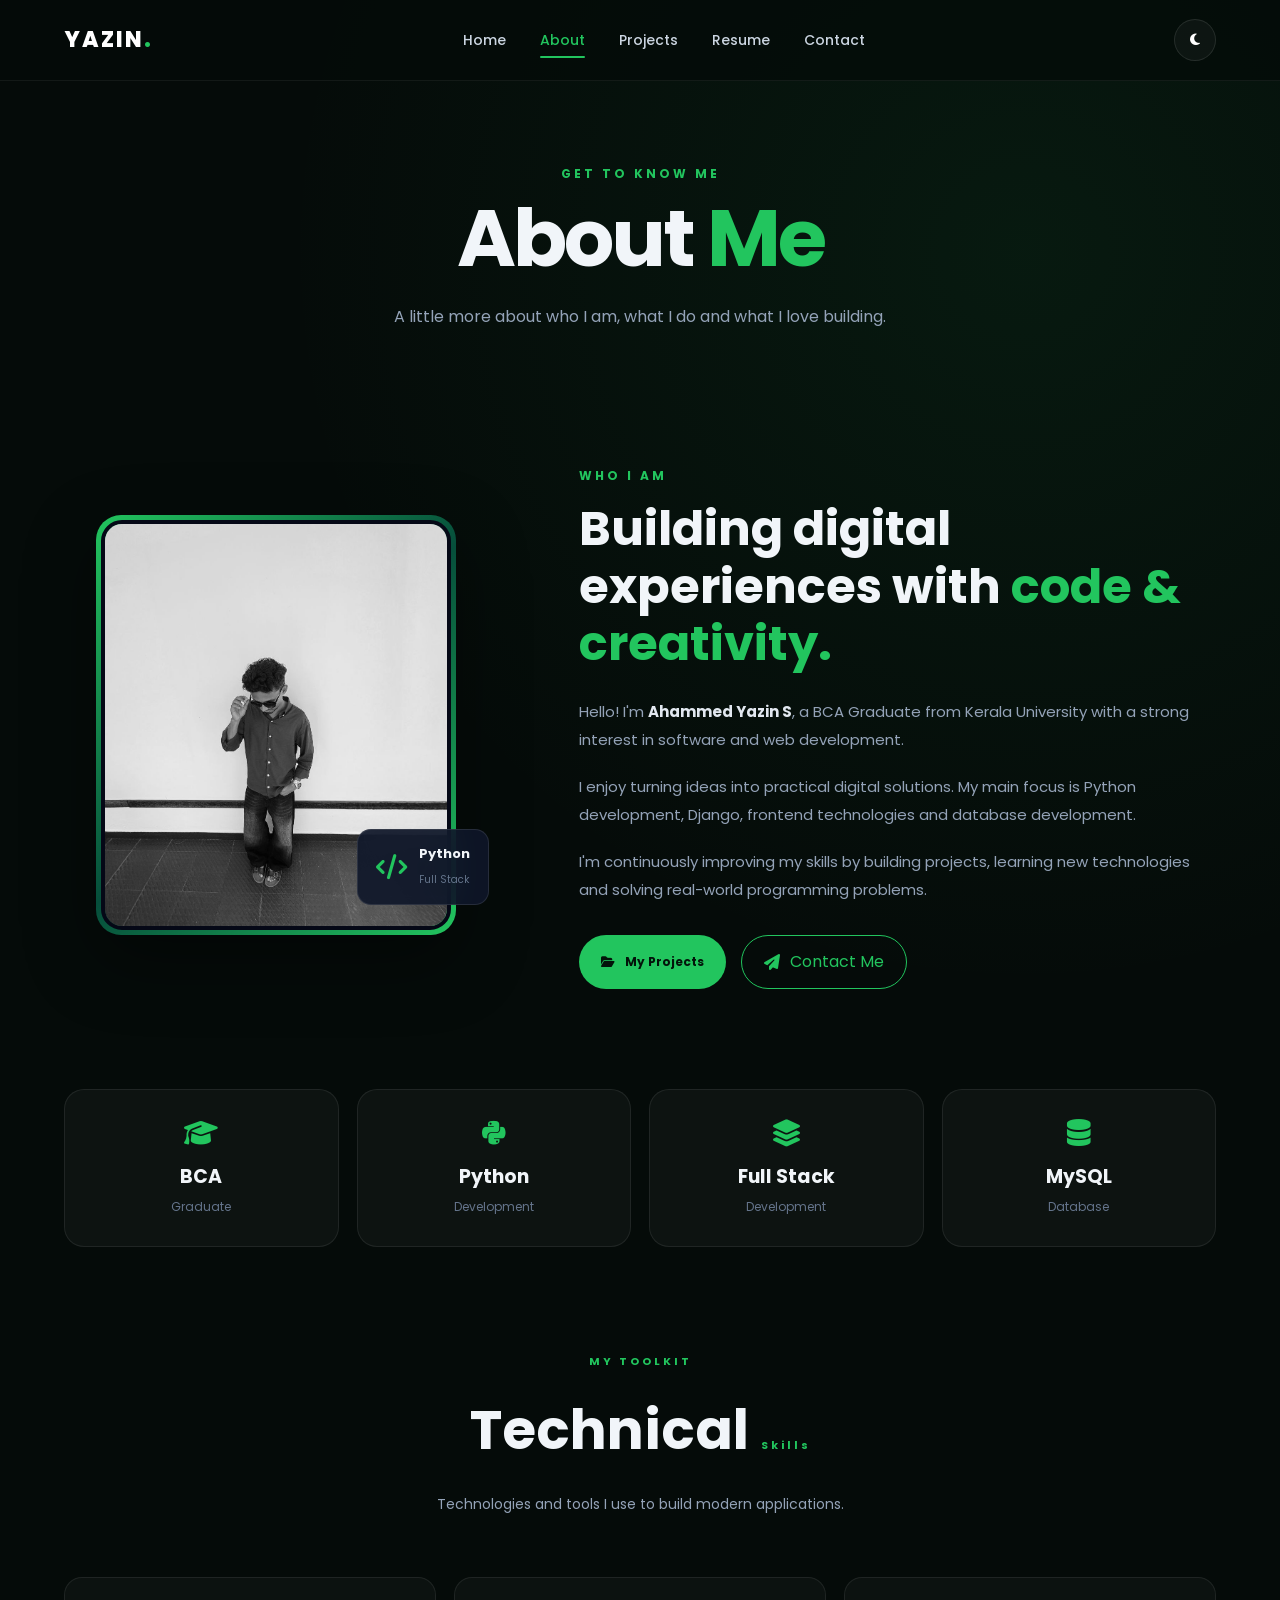
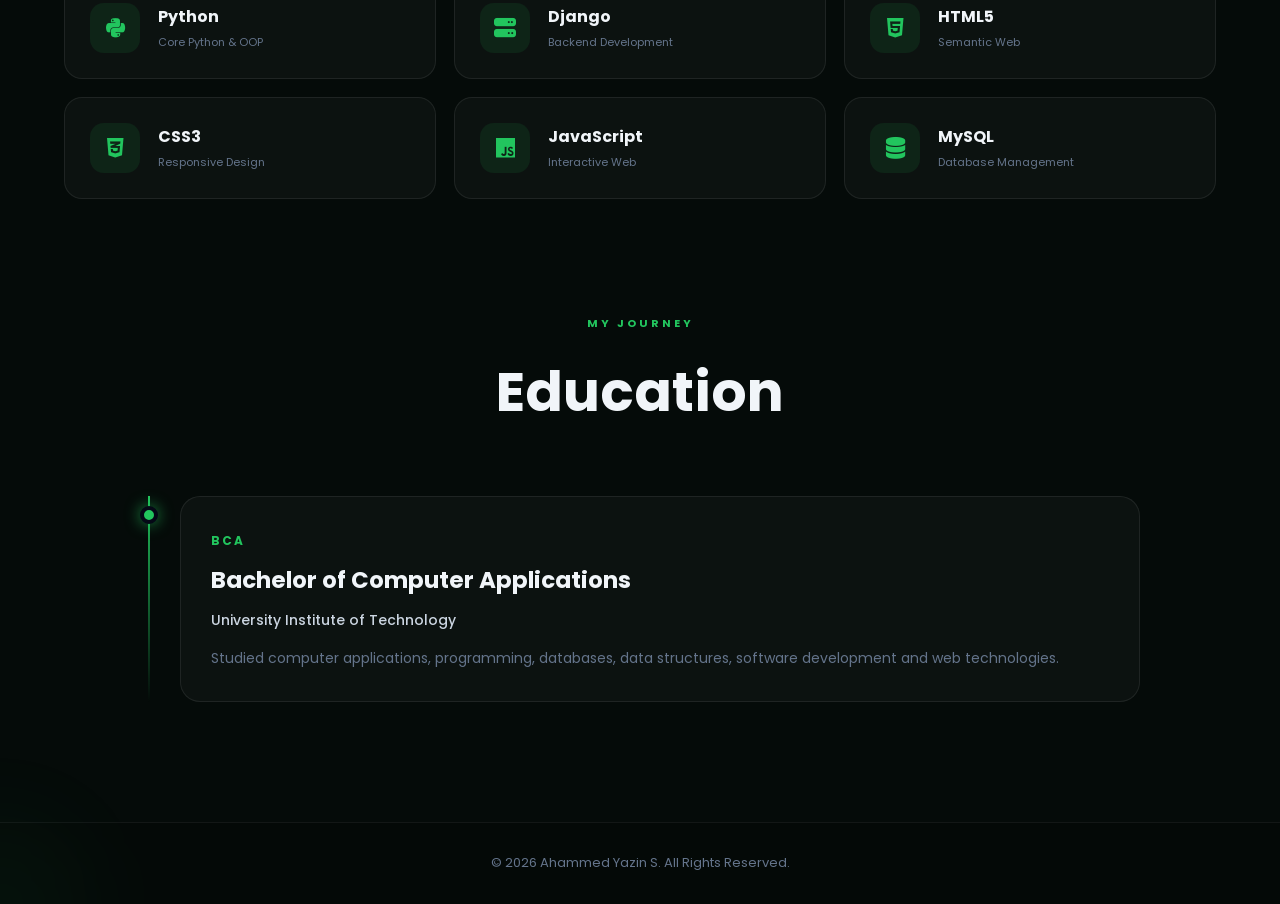
==== commit b11744a6: "mini fix" ====
--- a/about.html
+++ b/about.html
@@ -168,7 +168,7 @@
 
                 <div class="about-photo">
 
-                    <img src="images/profile.jpg"
+                    <img src="images/profile2.jpg"
                          alt="Ahammed Yazin S">
 
                 </div>
@@ -216,7 +216,7 @@
 
                     Hello! I'm
                     <strong>Ahammed Yazin S</strong>,
-                    a BCA Graduate from Kerala with
+                    a BCA Graduate from Kerala University with
                     a strong interest in software and
                     web development.
 
--- a/css/style.css
+++ b/css/style.css
@@ -4043,4 +4043,1429 @@
 
     transform: none;
 
+}
+/* ================================
+   CONTACT PAGE
+================================ */
+
+.contact-section {
+    min-height: 100vh;
+    padding: 140px 8% 80px;
+}
+
+.contact-heading {
+    max-width: 700px;
+    margin-bottom: 60px;
+}
+
+.section-tag {
+    color: #22c55e;
+    font-size: 14px;
+    font-weight: 600;
+    letter-spacing: 3px;
+    margin-bottom: 12px;
+}
+
+.contact-heading h1 {
+    font-size: 48px;
+    line-height: 1.2;
+    margin-bottom: 20px;
+}
+
+.contact-heading h1 span {
+    color: #22c55e;
+}
+
+.contact-heading > p:last-child {
+    color: #9ca3af;
+    line-height: 1.8;
+    font-size: 16px;
+}
+
+
+/* Contact Layout */
+
+.contact-container {
+    display: grid;
+    grid-template-columns: 0.8fr 1.2fr;
+    gap: 50px;
+    max-width: 1100px;
+}
+
+
+/* Contact Cards */
+
+.contact-info {
+    display: flex;
+    flex-direction: column;
+    gap: 18px;
+}
+
+.contact-card {
+    display: flex;
+    align-items: center;
+    gap: 18px;
+
+    padding: 22px;
+
+    background: rgba(255,255,255,0.04);
+
+    border: 1px solid rgba(255,255,255,0.08);
+
+    border-radius: 16px;
+
+    transition: 0.3s ease;
+}
+
+.contact-card:hover {
+    transform: translateY(-5px);
+    border-color: #22c55e;
+}
+
+.contact-icon {
+    width: 50px;
+    height: 50px;
+
+    display: flex;
+    align-items: center;
+    justify-content: center;
+
+    border-radius: 12px;
+
+    background: rgba(34,197,94,0.12);
+
+    color: #22c55e;
+
+    font-size: 20px;
+}
+
+.contact-card h3 {
+    margin: 0 0 5px;
+    font-size: 16px;
+}
+
+.contact-card p,
+.contact-card a {
+    margin: 0;
+    color: #9ca3af;
+    text-decoration: none;
+    font-size: 14px;
+}
+
+.contact-card a:hover {
+    color: #22c55e;
+}
+
+
+/* Form */
+
+.contact-form-box {
+    padding: 35px;
+
+    background: rgba(255,255,255,0.04);
+
+    border: 1px solid rgba(255,255,255,0.08);
+
+    border-radius: 20px;
+
+    backdrop-filter: blur(15px);
+}
+
+.contact-form {
+    display: flex;
+    flex-direction: column;
+    gap: 20px;
+}
+
+.form-group {
+    display: flex;
+    flex-direction: column;
+    gap: 8px;
+}
+
+.form-group label {
+    font-size: 14px;
+    font-weight: 500;
+}
+
+.form-group input,
+.form-group textarea {
+    width: 100%;
+
+    box-sizing: border-box;
+
+    padding: 14px 16px;
+
+    border: 1px solid rgba(255,255,255,0.1);
+
+    border-radius: 10px;
+
+    background: rgba(0,0,0,0.2);
+
+    color: white;
+
+    font-family: "Poppins", sans-serif;
+
+    outline: none;
+
+    transition: 0.3s ease;
+}
+
+.form-group input:focus,
+.form-group textarea:focus {
+    border-color: #22c55e;
+
+    box-shadow: 0 0 0 3px rgba(34,197,94,0.08);
+}
+
+.form-group textarea {
+    resize: vertical;
+}
+
+
+/* Button */
+
+.contact-form .btn {
+    border: none;
+
+    cursor: pointer;
+
+    display: inline-flex;
+
+    align-items: center;
+
+    justify-content: center;
+
+    gap: 10px;
+
+    padding: 14px 25px;
+
+    border-radius: 10px;
+
+    background: #22c55e;
+
+    color: #07130b;
+
+    font-family: "Poppins", sans-serif;
+
+    font-weight: 600;
+
+    transition: 0.3s ease;
+}
+
+.contact-form .btn:hover {
+    transform: translateY(-3px);
+
+    box-shadow: 0 10px 30px rgba(34,197,94,0.25);
+}
+
+
+/* Mobile */
+
+@media (max-width: 800px) {
+
+    .contact-section {
+        padding: 120px 6% 60px;
+    }
+
+    .contact-heading h1 {
+        font-size: 36px;
+    }
+
+    .contact-container {
+        grid-template-columns: 1fr;
+    }
+
+    .contact-form-box {
+        padding: 25px;
+    }
+
+}
+
+
+-----------------------------------------------------
+
+
+/* =====================================================
+   PREMIUM PORTFOLIO - MAIN STYLE
+   Ahammed Yazin S
+===================================================== */
+
+
+/* =====================================================
+   RESET
+===================================================== */
+
+* {
+    margin: 0;
+    padding: 0;
+    box-sizing: border-box;
+}
+
+
+html {
+    scroll-behavior: smooth;
+}
+
+
+body {
+    font-family: "Poppins", sans-serif;
+
+    background:
+        radial-gradient(
+            circle at 80% 10%,
+            rgba(34, 197, 94, 0.08),
+            transparent 30%
+        ),
+        #050b09;
+
+    color: #f1f5f9;
+
+    min-height: 100vh;
+
+    line-height: 1.6;
+}
+
+
+a {
+    text-decoration: none;
+    color: inherit;
+}
+
+
+button,
+input,
+textarea {
+    font-family: inherit;
+}
+
+
+img {
+    max-width: 100%;
+    display: block;
+}
+
+
+/* =====================================================
+   NAVIGATION
+===================================================== */
+
+header {
+    position: fixed;
+
+    top: 0;
+    left: 0;
+
+    width: 100%;
+
+    z-index: 1000;
+
+    background:
+        rgba(5, 11, 9, 0.75);
+
+    backdrop-filter: blur(18px);
+
+    border-bottom:
+        1px solid rgba(255, 255, 255, 0.06);
+}
+
+
+nav {
+    width: 90%;
+    max-width: 1200px;
+
+    height: 78px;
+
+    margin: auto;
+
+    display: flex;
+
+    align-items: center;
+
+    justify-content: space-between;
+}
+
+
+.logo {
+    font-size: 22px;
+
+    font-weight: 800;
+
+    letter-spacing: 2px;
+
+    color: #ffffff;
+}
+
+
+.logo span {
+    color: #22c55e;
+}
+
+
+nav ul {
+    display: flex;
+
+    align-items: center;
+
+    gap: 35px;
+
+    list-style: none;
+}
+
+
+nav ul li a {
+    position: relative;
+
+    color: #94a3b8;
+
+    font-size: 12px;
+
+    font-weight: 500;
+
+    transition: 0.3s ease;
+}
+
+
+nav ul li a:hover,
+nav ul li a.active {
+    color: #22c55e;
+}
+
+
+nav ul li a::after {
+    content: "";
+
+    position: absolute;
+
+    left: 0;
+    bottom: -8px;
+
+    width: 0;
+    height: 2px;
+
+    background: #22c55e;
+
+    transition: 0.3s ease;
+}
+
+
+nav ul li a:hover::after,
+nav ul li a.active::after {
+    width: 100%;
+}
+
+
+/* =====================================================
+   GENERAL
+===================================================== */
+
+main {
+    width: 100%;
+}
+
+
+.section-title {
+    max-width: 720px;
+
+    margin: 0 auto 60px;
+
+    text-align: center;
+}
+
+
+.section-title span {
+    color: #22c55e;
+
+    font-size: 11px;
+
+    font-weight: 700;
+
+    letter-spacing: 3px;
+}
+
+
+.section-title h1 {
+    margin-top: 12px;
+
+    font-size: 46px;
+
+    line-height: 1.2;
+
+    font-weight: 700;
+}
+
+
+.section-title p {
+    margin-top: 18px;
+
+    color: #94a3b8;
+
+    font-size: 14px;
+
+    line-height: 1.8;
+}
+
+
+/* =====================================================
+   BUTTON
+===================================================== */
+
+.btn {
+    display: inline-flex;
+
+    align-items: center;
+
+    justify-content: center;
+
+    gap: 10px;
+
+    padding: 13px 24px;
+
+    border: none;
+
+    border-radius: 10px;
+
+    background: #22c55e;
+
+    color: #03120a;
+
+    font-size: 12px;
+
+    font-weight: 700;
+
+    cursor: pointer;
+
+    transition: 0.3s ease;
+}
+
+
+.btn:hover {
+    background: #16a34a;
+
+    color: #ffffff;
+
+    transform: translateY(-3px);
+
+    box-shadow:
+        0 12px 35px
+        rgba(34, 197, 94, 0.25);
+}
+
+
+/* =====================================================
+   CONTACT PAGE
+===================================================== */
+
+.contact-section {
+
+    min-height: 100vh;
+
+    width: 90%;
+
+    max-width: 1200px;
+
+    margin: auto;
+
+    padding:
+
+        150px
+        0
+        90px;
+}
+
+
+/* =====================================================
+   CONTACT LAYOUT
+===================================================== */
+
+.contact-container {
+
+    display: grid;
+
+    grid-template-columns:
+
+        0.8fr
+        1.2fr;
+
+    gap: 55px;
+
+    align-items: start;
+}
+
+
+/* =====================================================
+   CONTACT INFORMATION
+===================================================== */
+
+.contact-info {
+
+    display: flex;
+
+    flex-direction: column;
+
+    gap: 16px;
+}
+
+
+.contact-card {
+
+    display: flex;
+
+    align-items: center;
+
+    gap: 18px;
+
+    padding: 21px;
+
+    border-radius: 17px;
+
+    background:
+        linear-gradient(
+            145deg,
+            rgba(255, 255, 255, 0.055),
+            rgba(255, 255, 255, 0.015)
+        );
+
+    border:
+        1px solid
+        rgba(255, 255, 255, 0.07);
+
+    backdrop-filter: blur(15px);
+
+    transition:
+        transform 0.3s ease,
+        border-color 0.3s ease,
+        background 0.3s ease;
+}
+
+
+.contact-card:hover {
+
+    transform:
+        translateY(-5px);
+
+    border-color:
+        rgba(34, 197, 94, 0.45);
+
+    background:
+        rgba(34, 197, 94, 0.04);
+
+    box-shadow:
+        0 15px 40px
+        rgba(0, 0, 0, 0.2);
+}
+
+
+.contact-card > i {
+
+    width: 48px;
+
+    height: 48px;
+
+    flex-shrink: 0;
+
+    display: flex;
+
+    align-items: center;
+
+    justify-content: center;
+
+    border-radius: 13px;
+
+    background:
+        rgba(34, 197, 94, 0.10);
+
+    color: #22c55e;
+
+    font-size: 17px;
+
+    transition: 0.3s ease;
+}
+
+
+.contact-card:hover > i {
+
+    background: #22c55e;
+
+    color: #03120a;
+
+    transform:
+        rotate(-5deg)
+        scale(1.05);
+}
+
+
+.contact-card h3 {
+
+    margin-bottom: 3px;
+
+    font-size: 14px;
+
+    font-weight: 600;
+}
+
+
+.contact-card p,
+.contact-card a {
+
+    color: #94a3b8;
+
+    font-size: 11px;
+
+    transition: 0.3s ease;
+}
+
+
+.contact-card a:hover {
+
+    color: #22c55e;
+}
+
+
+/* =====================================================
+   CONTACT FORM CONTAINER
+===================================================== */
+
+.contact-form-container {
+
+    padding: 34px;
+
+    border-radius: 22px;
+
+    background:
+        linear-gradient(
+            145deg,
+            rgba(255, 255, 255, 0.06),
+            rgba(255, 255, 255, 0.018)
+        );
+
+    border:
+        1px solid
+        rgba(255, 255, 255, 0.08);
+
+    backdrop-filter: blur(20px);
+
+    box-shadow:
+        0 25px 80px
+        rgba(0, 0, 0, 0.25);
+
+    position: relative;
+
+    overflow: hidden;
+}
+
+
+/* Green glow */
+
+.contact-form-container::before {
+
+    content: "";
+
+    position: absolute;
+
+    width: 180px;
+
+    height: 180px;
+
+    top: -100px;
+
+    right: -80px;
+
+    border-radius: 50%;
+
+    background:
+        rgba(34, 197, 94, 0.12);
+
+    filter: blur(50px);
+
+    pointer-events: none;
+}
+
+
+/* =====================================================
+   FORM
+===================================================== */
+
+.contact-form {
+
+    position: relative;
+
+    z-index: 2;
+
+    display: flex;
+
+    flex-direction: column;
+
+    gap: 19px;
+}
+
+
+.form-group {
+
+    display: flex;
+
+    flex-direction: column;
+
+    gap: 7px;
+}
+
+
+.form-group label {
+
+    color: #cbd5e1;
+
+    font-size: 10px;
+
+    font-weight: 600;
+
+    letter-spacing: 0.3px;
+}
+
+
+.form-group input,
+.form-group textarea {
+
+    width: 100%;
+
+    border: 1px solid
+        rgba(255, 255, 255, 0.08);
+
+    border-radius: 11px;
+
+    outline: none;
+
+    background:
+        rgba(0, 0, 0, 0.20);
+
+    color: #f8fafc;
+
+    font-size: 11px;
+
+    padding: 13px 15px;
+
+    transition:
+        border-color 0.3s ease,
+        box-shadow 0.3s ease,
+        background 0.3s ease;
+}
+
+
+.form-group input {
+
+    height: 48px;
+}
+
+
+.form-group textarea {
+
+    min-height: 135px;
+
+    resize: vertical;
+
+    line-height: 1.7;
+}
+
+
+.form-group input::placeholder,
+.form-group textarea::placeholder {
+
+    color: #475569;
+}
+
+
+.form-group input:focus,
+.form-group textarea:focus {
+
+    border-color: #22c55e;
+
+    background:
+        rgba(34, 197, 94, 0.025);
+
+    box-shadow:
+        0 0 0 3px
+        rgba(34, 197, 94, 0.08);
+}
+
+
+/* =====================================================
+   FORM BUTTON
+===================================================== */
+
+.contact-form .btn {
+
+    width: 100%;
+
+    height: 49px;
+
+    margin-top: 3px;
+}
+
+
+.contact-form .btn i {
+
+    font-size: 11px;
+
+    transition: 0.3s ease;
+}
+
+
+.contact-form .btn:hover i {
+
+    transform:
+        translateX(4px);
+}
+
+
+/* =====================================================
+   FOOTER
+===================================================== */
+
+footer {
+
+    padding: 30px 20px;
+
+    text-align: center;
+
+    border-top:
+        1px solid
+        rgba(255, 255, 255, 0.06);
+
+    color: #64748b;
+
+    font-size: 10px;
+
+    background:
+        rgba(0, 0, 0, 0.15);
+}
+
+
+/* =====================================================
+   MOBILE
+===================================================== */
+
+@media (max-width: 850px) {
+
+    nav {
+
+        height: 70px;
+    }
+
+
+    nav ul {
+
+        gap: 18px;
+    }
+
+
+    .contact-container {
+
+        grid-template-columns: 1fr;
+
+        gap: 35px;
+    }
+
+
+    .contact-info {
+
+        order: 2;
+    }
+
+
+    .contact-form-container {
+
+        order: 1;
+    }
+
+}
+
+
+@media (max-width: 600px) {
+
+    nav {
+
+        width: 92%;
+    }
+
+
+    nav ul {
+
+        gap: 12px;
+    }
+
+
+    nav ul li a {
+
+        font-size: 9px;
+    }
+
+
+    .logo {
+
+        font-size: 18px;
+    }
+
+
+    .contact-section {
+
+        width: 92%;
+
+        padding-top: 120px;
+
+        padding-bottom: 60px;
+    }
+
+
+    .section-title {
+
+        margin-bottom: 40px;
+    }
+
+
+    .section-title h1 {
+
+        font-size: 32px;
+    }
+
+
+    .section-title p {
+
+        font-size: 12px;
+    }
+
+
+    .contact-form-container {
+
+        padding: 22px 18px;
+
+        border-radius: 17px;
+    }
+
+
+    .contact-card {
+
+        padding: 17px;
+    }
+
+
+    .contact-card > i {
+
+        width: 42px;
+
+        height: 42px;
+
+        font-size: 15px;
+    }
+
+}
+
+
+/* =====================================================
+   VERY SMALL SCREEN
+===================================================== */
+
+@media (max-width: 400px) {
+
+    nav ul {
+
+        gap: 8px;
+    }
+
+
+    nav ul li a {
+
+        font-size: 8px;
+    }
+
+
+    .section-title h1 {
+
+        font-size: 28px;
+    }
+
+}
+/* ===== CONTACT INPUT THEME ===== */
+
+.contact-form input,
+.contact-form textarea {
+    width: 100%;
+    box-sizing: border-box;
+    padding: 16px 18px;
+
+    background: rgba(5, 15, 12, 0.85);
+    color: #ffffff;
+
+    border: 1px solid rgba(255, 255, 255, 0.15);
+    border-radius: 14px;
+
+    font-family: "Poppins", sans-serif;
+    font-size: 16px;
+
+    outline: none;
+}
+
+/* Placeholder */
+
+.contact-form input::placeholder,
+.contact-form textarea::placeholder {
+    color: #84958f;
+}
+
+/* Clicked / active field */
+
+.contact-form input:focus,
+.contact-form textarea:focus {
+    background: rgba(5, 20, 14, 0.95);
+
+    border-color: #00e676;
+
+    box-shadow: 0 0 20px rgba(0, 230, 118, 0.15);
+}
+
+/* Message box */
+
+.contact-form textarea {
+    min-height: 180px;
+    resize: vertical;
+}
+
+/* Labels */
+
+.contact-form label {
+    color: #dce7e3;
+    font-weight: 600;
+}
+/* =================================
+   PREMIUM CONTACT FORM FIELDS
+================================= */
+
+.contact-form input,
+.contact-form textarea {
+    width: 100%;
+    box-sizing: border-box;
+
+    background: rgba(5, 15, 12, 0.75) !important;
+    color: #f1f5f9 !important;
+
+    border: 1px solid rgba(255, 255, 255, 0.12) !important;
+    border-radius: 14px;
+
+    padding: 16px 18px;
+
+    font-family: "Poppins", sans-serif;
+    font-size: 16px;
+
+    outline: none;
+
+    transition: all 0.3s ease;
+}
+
+/* Placeholder */
+
+.contact-form input::placeholder,
+.contact-form textarea::placeholder {
+    color: #8fa39e;
+}
+
+/* When clicking inside the field */
+
+.contact-form input:focus,
+.contact-form textarea:focus {
+    border-color: #00e676 !important;
+
+    background: rgba(5, 20, 14, 0.9) !important;
+
+    box-shadow:
+        0 0 0 3px rgba(0, 230, 118, 0.08),
+        0 0 25px rgba(0, 230, 118, 0.12);
+}
+
+/* Message box */
+
+.contact-form textarea {
+    min-height: 180px;
+    resize: vertical;
+}
+
+/* Labels */
+
+.contact-form label {
+    display: block;
+
+    color: #d8e4df;
+
+    font-size: 14px;
+    font-weight: 600;
+
+    margin-bottom: 10px;
+}
+
+/* ==========================================
+   PREMIUM MOBILE RESPONSIVE DESIGN
+========================================== */
+
+@media (max-width: 768px) {
+
+    body {
+        overflow-x: hidden;
+    }
+
+    /* NAVIGATION */
+
+    header {
+        width: 100%;
+    }
+
+    nav {
+        padding: 15px 28px;
+    }
+
+    .logo {
+        font-size: 20px;
+    }
+
+    nav ul {
+        display: none;
+    }
+
+    /* MOBILE HERO */
+
+    .hero {
+        min-height: auto;
+        padding: 60px 20px 80px;
+        display: flex;
+        flex-direction: column;
+        align-items: center;
+        text-align: center;
+    }
+
+    .hero-image {
+        width: 280px;
+        height: 280px;
+        margin: 0 auto 60px;
+    }
+
+    .hero-image img {
+        width: 100%;
+        height: 100%;
+        object-fit: cover;
+    }
+
+    .hero-text {
+        width: 100%;
+        max-width: 500px;
+    }
+
+    .hero-text h3 {
+        font-size: 18px;
+        margin-bottom: 12px;
+    }
+
+    .hero-text h1 {
+        font-size: clamp(42px, 12vw, 64px);
+        line-height: 1;
+        margin-bottom: 20px;
+    }
+
+    .hero-text h2 {
+        font-size: 20px;
+        margin-bottom: 25px;
+    }
+
+    .hero-text p {
+        font-size: 15px;
+        line-height: 1.8;
+    }
+
+    /* BUTTONS */
+
+    .hero-text .btn,
+    .hero-text .btn-outline {
+        width: 100%;
+        max-width: 410px;
+        box-sizing: border-box;
+        margin: 8px auto;
+        display: block;
+        text-align: center;
+    }
+
+    /* SOCIAL ICONS */
+
+    .social-links {
+        justify-content: center;
+        margin-top: 30px;
+    }
+
+    /* FOOTER */
+
+    footer {
+        text-align: center;
+        padding: 30px 20px;
+    }
+}
+/* =========================================
+   MOBILE RESPONSIVE FIX
+   ========================================= */
+
+@media screen and (max-width: 768px) {
+
+    html,
+    body {
+        width: 100%;
+        max-width: 100%;
+        overflow-x: hidden;
+        margin: 0;
+        padding: 0;
+    }
+
+    * {
+        box-sizing: border-box;
+    }
+
+    /* Header */
+    header,
+    nav {
+        width: 100%;
+        max-width: 100%;
+    }
+
+    nav {
+        padding: 18px 20px;
+    }
+
+    /* Main content */
+    main,
+    section {
+        width: 100%;
+        max-width: 100%;
+    }
+
+    /* Hero */
+    .hero {
+        width: 100%;
+        max-width: 100%;
+        min-height: auto;
+        padding: 70px 20px 50px;
+
+        display: flex;
+        flex-direction: column;
+        align-items: center;
+        justify-content: center;
+    }
+
+    .hero-image {
+        width: 100%;
+        max-width: 100%;
+        display: flex;
+        justify-content: center;
+        align-items: center;
+        margin: 0 auto 50px;
+    }
+
+    .hero-image img {
+        width: 250px;
+        height: 250px;
+        max-width: 80vw;
+        object-fit: cover;
+    }
+
+    .hero-text {
+        width: 100%;
+        max-width: 100%;
+        padding: 0 5px;
+        text-align: center;
+        margin: 0 auto;
+    }
+
+    .hero-text h1 {
+        font-size: clamp(38px, 11vw, 52px);
+        line-height: 1.05;
+        word-break: normal;
+    }
+
+    .hero-text h2 {
+        font-size: 22px;
+        line-height: 1.4;
+    }
+
+    .hero-text p {
+        width: 100%;
+        max-width: 500px;
+        margin: 20px auto;
+        font-size: 15px;
+        line-height: 1.8;
+    }
+
+    /* Buttons */
+    .hero-text .btn,
+    .hero-text .btn-outline {
+        width: 100%;
+        max-width: 390px;
+        margin: 8px auto;
+        display: block;
+    }
+
+    /* Social icons */
+    .social-links {
+        width: 100%;
+        display: flex;
+        justify-content: center;
+    }
+
+    /* Availability badge */
+    .availability {
+        width: 100%;
+        max-width: 390px;
+        margin: 0 auto 70px;
+    }
+
+    /* Footer */
+    footer {
+        width: 100%;
+        max-width: 100%;
+        text-align: center;
+    }
+
+}
+
+
+/* =========================================
+   EXTRA SMALL PHONES
+   ========================================= */
+
+@media screen and (max-width: 480px) {
+
+    nav {
+        padding: 16px 18px;
+    }
+
+    .hero {
+        padding: 55px 18px 40px;
+    }
+
+    .hero-image {
+        margin-bottom: 45px;
+    }
+
+    .hero-image img {
+        width: 230px;
+        height: 230px;
+    }
+
+    .hero-text h1 {
+        font-size: 42px;
+    }
+
+    .hero-text h2 {
+        font-size: 20px;
+    }
+
+    .hero-text p {
+        font-size: 14px;
+        line-height: 1.7;
+    }
+
+    .hero-text .btn,
+    .hero-text .btn-outline {
+        max-width: 100%;
+    }
 }
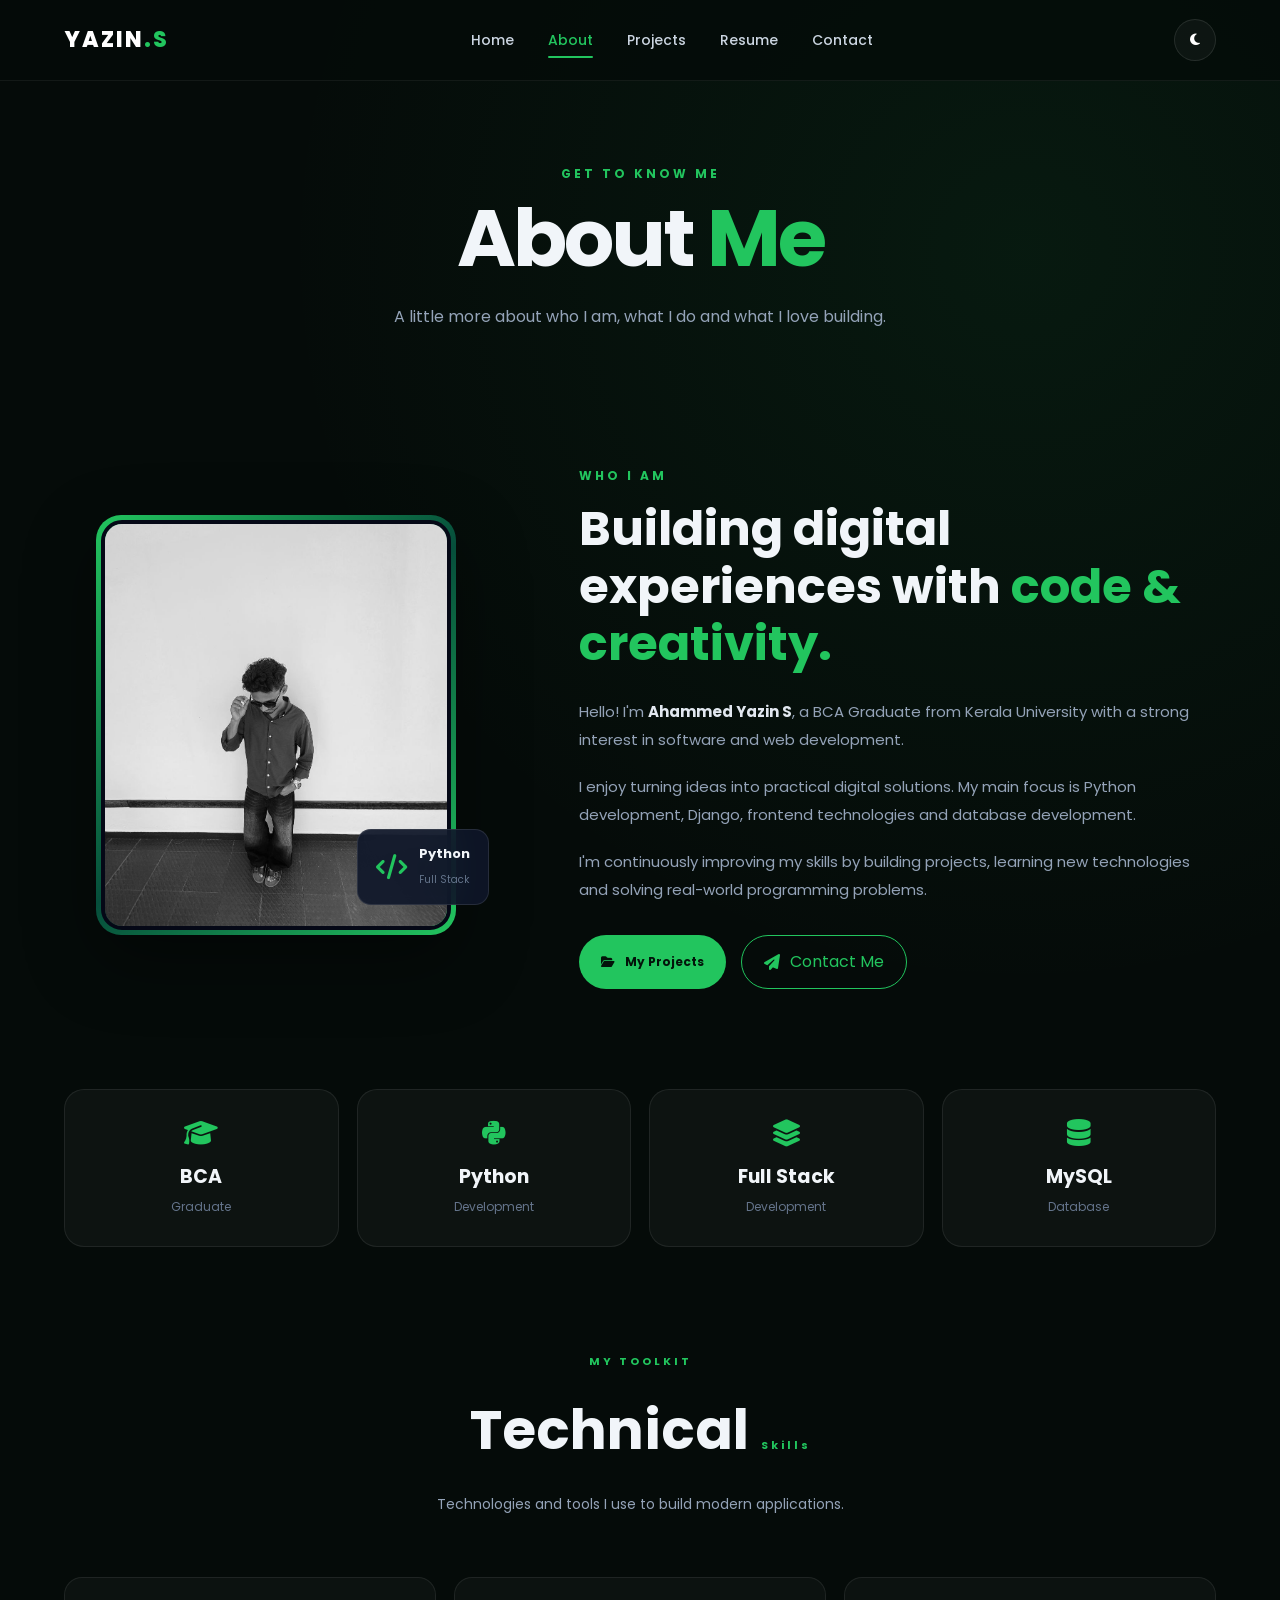
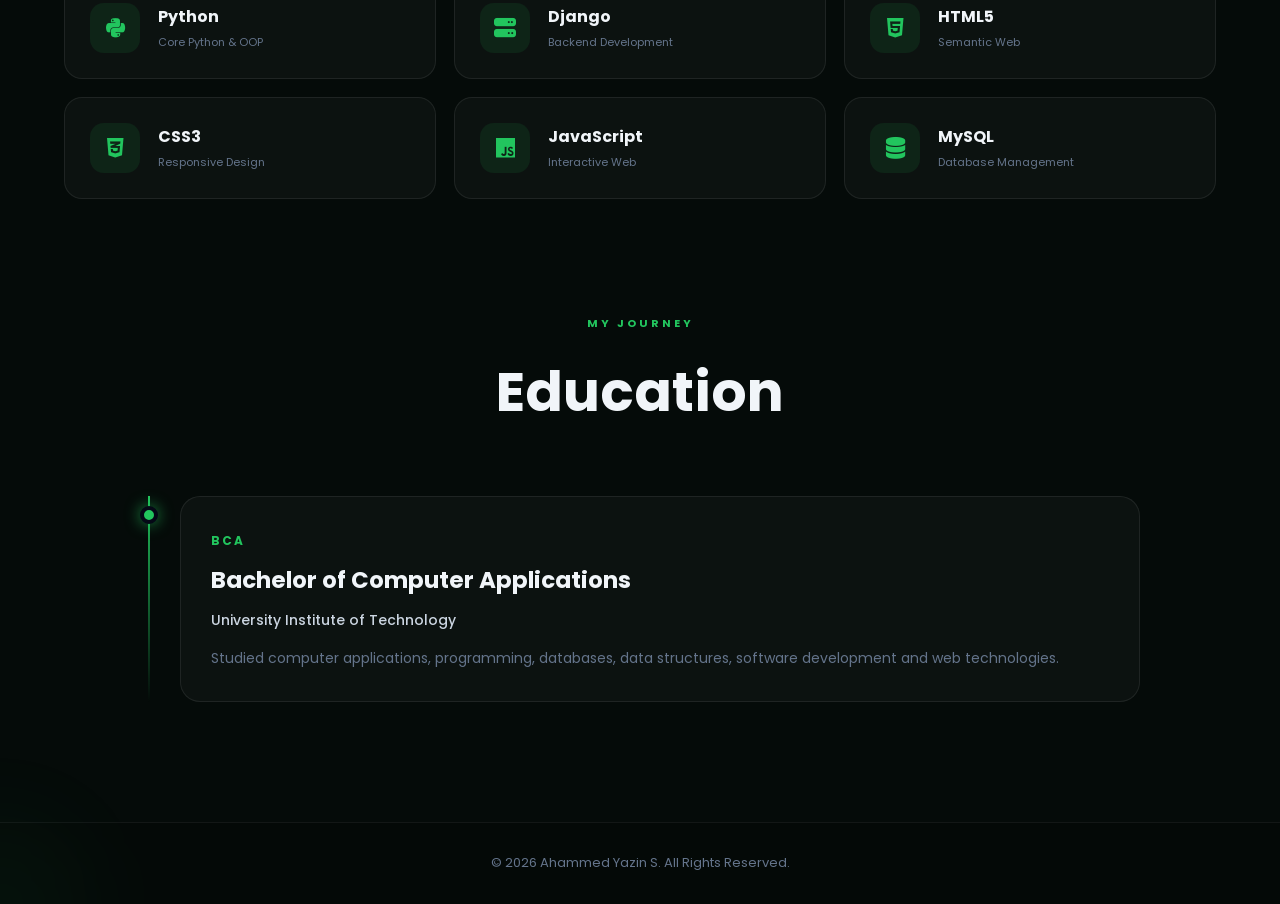
==== commit 6453b4e2: "logo fix" ====
--- a/about.html
+++ b/about.html
@@ -59,7 +59,7 @@
             <a href="index.html"
                class="logo">
 
-                YAZIN<span>.</span>
+                YAZIN<span>.S</span>
 
             </a>
 
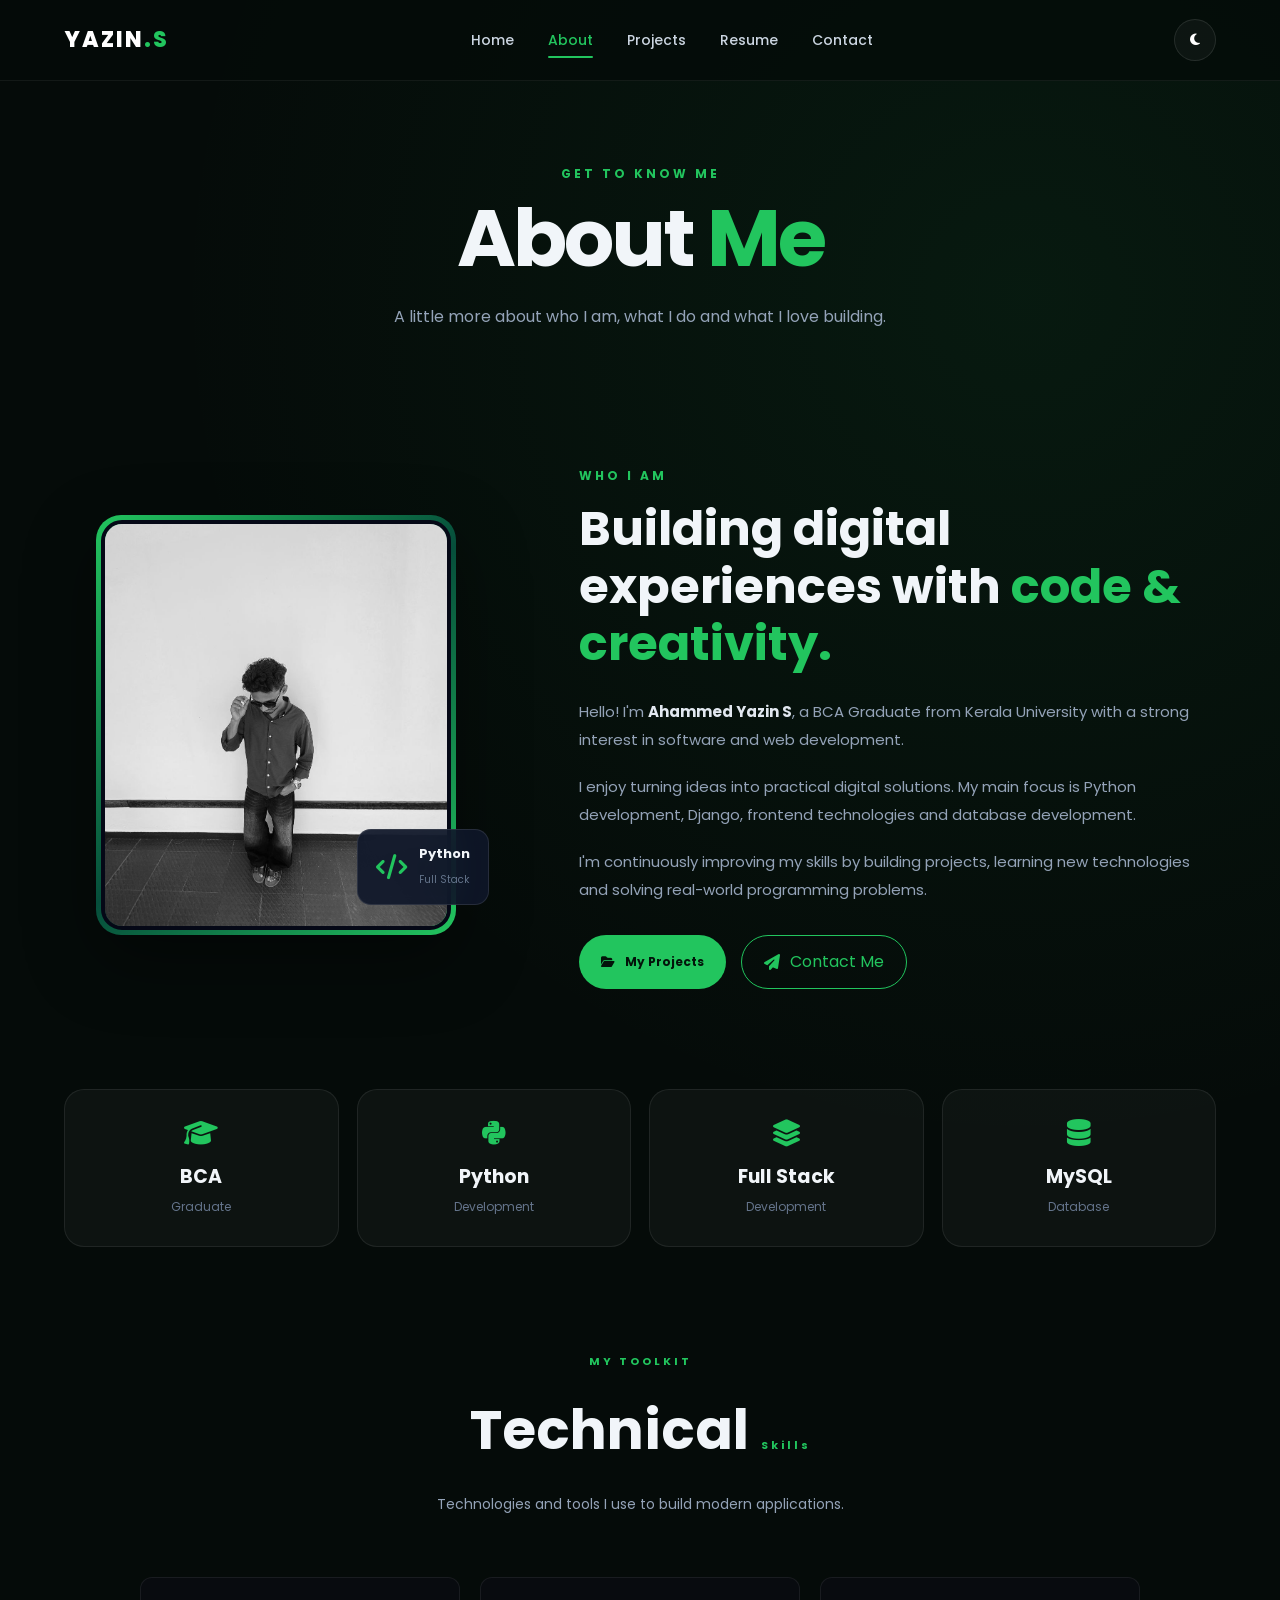
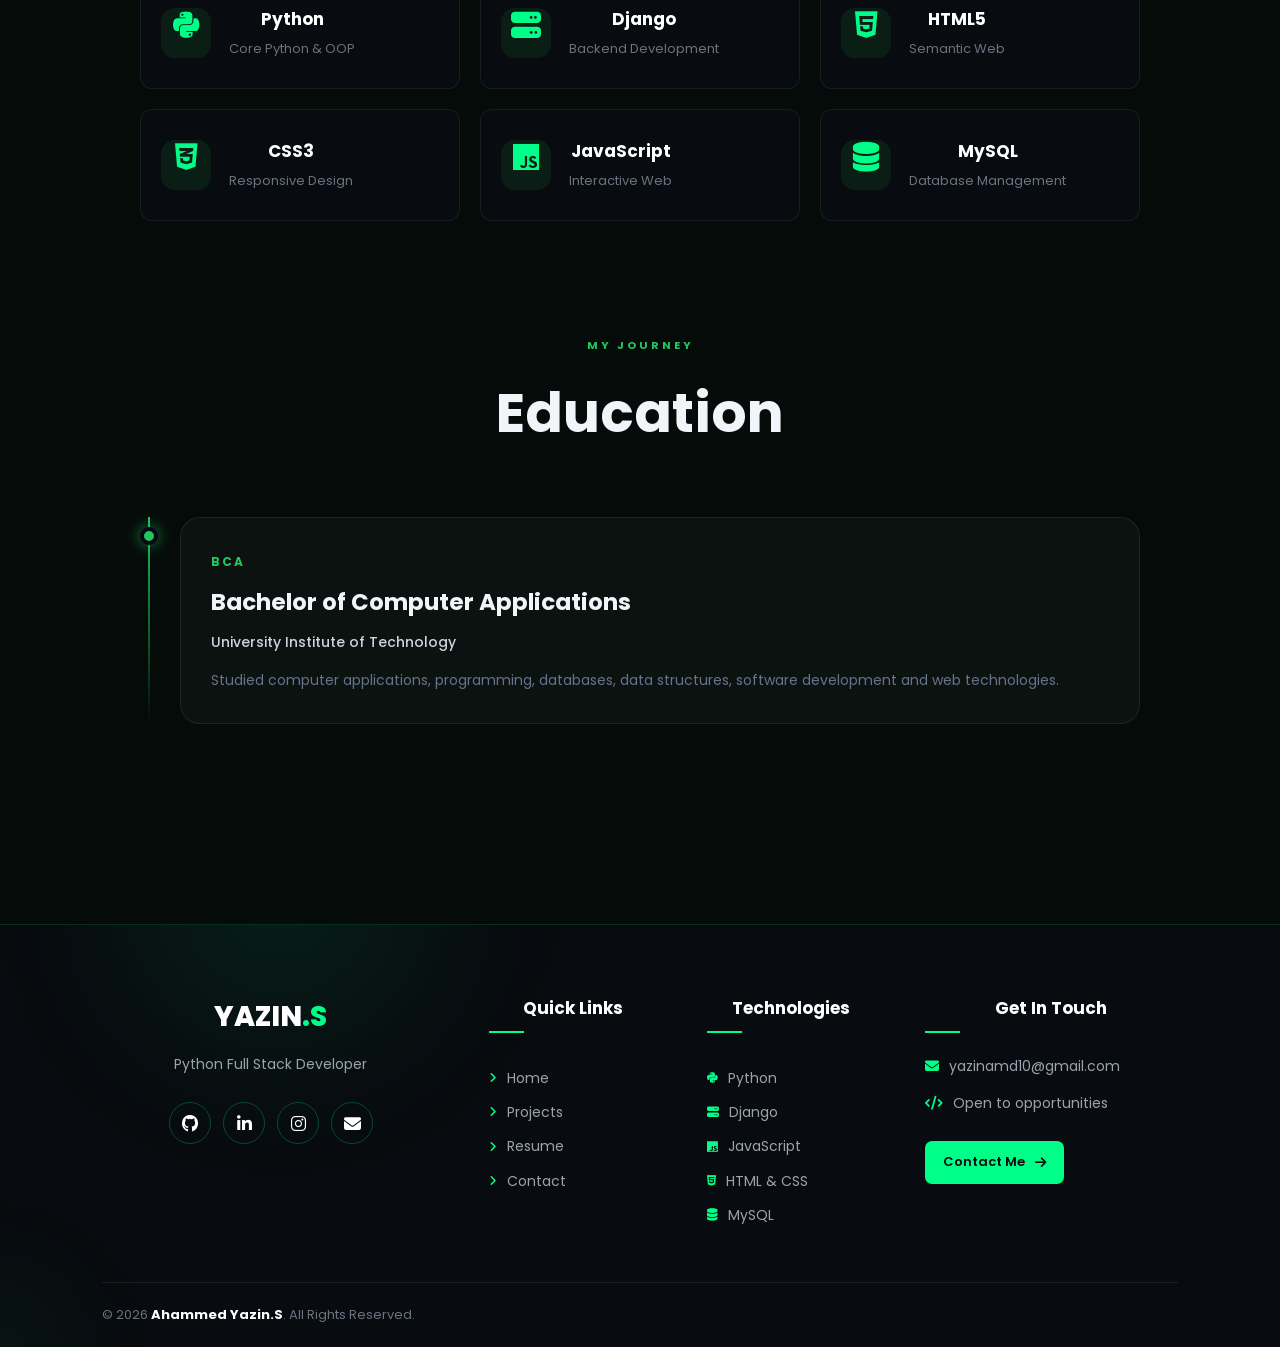
==== commit 98117791: "footer and index anm" ====
--- a/about.html
+++ b/about.html
@@ -11,7 +11,8 @@
     <meta name="description"
           content="About Ahammed Yazin S - Python Full Stack Developer">
 
-    <title>About | Ahammed Yazin S</title>
+    <title>About</title>
+    <link rel="icon" type="image/png" href="./images/yazinlogo.png">
 
 
     <!-- Google Font -->
@@ -611,18 +612,170 @@
 
 
 
-    <!-- ==========================================
-         FOOTER
-    =========================================== -->
-
-    <footer>
+<!-- =================================
+     FOOTER
+================================== -->
+
+<footer class="footer">
+
+    <div class="footer-container">
+
+        <!-- BRAND -->
+        <div class="footer-brand">
+
+            <a href="index.html" class="footer-logo">
+                YAZIN<span>.S</span>
+            </a>
+
+            <p>
+                Python Full Stack Developer
+            </p>
+
+            <div class="footer-socials">
+
+                <a href="https://github.com/AHAMMED-YAZIN-S"
+                   target="_blank"
+                   aria-label="GitHub">
+
+                    <i class="fab fa-github"></i>
+
+                </a>
+
+                <a href="https://www.linkedin.com/in/ahammed-yazin-a569383a9"
+                   target="_blank"
+                   aria-label="LinkedIn">
+
+                    <i class="fab fa-linkedin-in"></i>
+
+                </a>
+
+                
+                <a href="https://www.instagram.com/yazin_.__?igsh=d2FpMG9qMTVibnB0"
+                   aria-label="instagram">
+
+                    <i class="fa-brands fa-instagram"></i>
+
+                </a>
+
+                <a href="mailto:yazinamd10@gmail.com"
+                   aria-label="Email">
+
+                    <i class="fas fa-envelope"></i>
+                </a>
+
+                
+
+            </div>
+
+        </div>
+
+
+        <!-- QUICK LINKS -->
+        <div class="footer-links">
+
+            <h3>Quick Links</h3>
+
+            <a href="index.html">
+                <i class="fas fa-angle-right"></i>
+                Home
+            </a>
+
+            <!-- <a href="about.html">
+                <i class="fas fa-angle-right"></i>
+                About
+            </a> -->
+
+            <a href="projects.html">
+                <i class="fas fa-angle-right"></i>
+                Projects
+            </a>
+
+            <a href="resume.html">
+                <i class="fas fa-angle-right"></i>
+                Resume
+            </a>
+
+            <a href="contact.html">
+                <i class="fas fa-angle-right"></i>
+                Contact
+            </a>
+
+        </div>
+
+
+        <!-- TECHNOLOGIES -->
+        <div class="footer-links">
+
+            <h3>Technologies</h3>
+
+            <a href="#">
+                <i class="fab fa-python"></i>
+                Python
+            </a>
+
+            <a href="#">
+                <i class="fas fa-server"></i>
+                Django
+            </a>
+
+            <a href="#">
+                <i class="fab fa-js"></i>
+                JavaScript
+            </a>
+
+            <a href="#">
+                <i class="fab fa-html5"></i>
+                HTML & CSS
+            </a>
+
+            <a href="#">
+                <i class="fas fa-database"></i>
+                MySQL
+            </a>
+
+        </div>
+
+
+        <!-- CONTACT -->
+        <div class="footer-contact">
+
+            <h3>Get In Touch</h3>
+
+            <p>
+                <i class="fas fa-envelope"></i>
+                <a href="mailto:yazinamd10@gmail.com">
+                    yazinamd10@gmail.com
+                </a>
+            </p>
+
+            <p>
+                <i class="fas fa-code"></i>
+                Open to opportunities
+            </p>
+
+            <a href="contact.html" class="footer-btn">
+                Contact Me
+                <i class="fas fa-arrow-right"></i>
+            </a>
+
+        </div>
+
+    </div>
+
+
+    <!-- FOOTER BOTTOM -->
+
+    <div class="footer-bottom">
 
         <p>
-            © 2026 Ahammed Yazin S.
+            © 2026 <strong>Ahammed Yazin.S</strong>.
             All Rights Reserved.
         </p>
 
-    </footer>
+
+    </div>
+
+</footer>
 
 
 
--- a/css/style.css
+++ b/css/style.css
@@ -867,37 +867,738 @@
     font-size: 10px;
 
 }
-
-
-/* =====================================================
-   21. FOOTER
-===================================================== */
-
-footer {
-
+/* =================================
+   FOOTER
+================================= */
+
+.footer {
     position: relative;
 
-    z-index: 5;
-
-    padding: 30px 20px;
+    width: 100%;
+
+    background: #080b0f;
+    color: #ffffff;
+
+    padding: 70px 8% 0;
+
+    margin-top: 80px;
+
+    border-top: 1px solid rgba(0, 255, 136, 0.15);
+
+    overflow: hidden;
+}
+
+
+/* =================================
+   GREEN GLOW
+================================= */
+
+.footer::before {
+    content: "";
+
+    position: absolute;
+
+    width: 300px;
+    height: 300px;
+
+    top: -180px;
+    left: 10%;
+
+    background: rgba(0, 255, 136, 0.08);
+
+    border-radius: 50%;
+
+    filter: blur(80px);
+
+    pointer-events: none;
+}
+
+
+/* =================================
+   FOOTER CONTAINER
+================================= */
+
+.footer-container {
+    position: relative;
+
+    z-index: 2;
+
+    width: 100%;
+    max-width: 1200px;
+
+    margin: 0 auto;
+
+    display: grid;
+
+    grid-template-columns:
+        2fr 1fr 1fr 1.5fr;
+
+    gap: 50px;
+
+    align-items: start;
+}
+
+
+/* =================================
+   BRAND
+================================= */
+
+.footer-brand {
+    display: flex;
+
+    flex-direction: column;
+
+    align-items: center;
 
     text-align: center;
 
-    border-top: 1px solid rgba(255, 255, 255, 0.06);
-
-    background: #030712;
-
-}
-
-
-footer p {
-
-    color: #64748b;
+    width: 100%;
+}
+
+
+/* =================================
+   FOOTER LOGO
+================================= */
+
+.footer-logo {
+    display: inline-block;
+
+    font-size: 28px;
+
+    font-weight: 800;
+
+    color: #ffffff;
+
+    text-decoration: none;
+
+    text-align: center;
+
+    margin-bottom: 12px;
+
+    transition: all 0.3s ease;
+}
+
+.footer-logo span {
+    color: #00ff88;
+}
+
+.footer-logo:hover {
+    color: #00ff88;
+
+    transform: translateY(-2px);
+}
+
+
+/* =================================
+   BRAND DESCRIPTION
+================================= */
+
+.footer-brand p {
+    width: 100%;
+
+    max-width: 360px;
+
+    color: #9ca3af;
+
+    font-size: 14px;
+
+    line-height: 1.8;
+
+    text-align: center;
+
+    margin: 0 auto 25px;
+}
+
+
+/* =================================
+   SOCIAL ICONS
+================================= */
+
+.footer-socials {
+    width: 100%;
+
+    display: flex;
+
+    align-items: center;
+
+    justify-content: center;
+
+    gap: 12px;
+
+    margin: 0 auto;
+
+    padding: 0;
+}
+
+
+/* =================================
+   SOCIAL ICON BUTTON
+================================= */
+
+.footer-socials a {
+    width: 42px;
+    height: 42px;
+
+    display: flex;
+
+    align-items: center;
+
+    justify-content: center;
+
+    flex-shrink: 0;
+
+    border: 1px solid
+        rgba(0, 255, 136, 0.25);
+
+    border-radius: 50%;
+
+    color: #ffffff;
+
+    text-decoration: none;
+
+    transition: all 0.3s ease;
+}
+
+
+/* =================================
+   SOCIAL ICON
+================================= */
+
+.footer-socials a i {
+    display: flex;
+
+    align-items: center;
+
+    justify-content: center;
+
+    width: 100%;
+    height: 100%;
+
+    font-size: 17px;
+
+    line-height: 1;
+
+    transition: all 0.3s ease;
+}
+
+
+/* =================================
+   SOCIAL HOVER
+================================= */
+
+.footer-socials a:hover {
+    background: #00ff88;
+
+    border-color: #00ff88;
+
+    color: #080b0f;
+
+    transform:
+        translateY(-6px)
+        scale(1.08);
+
+    box-shadow:
+        0 8px 25px
+        rgba(0, 255, 136, 0.25);
+}
+
+
+/* =================================
+   FOOTER HEADINGS
+================================= */
+
+.footer-links h3,
+.footer-contact h3 {
+    position: relative;
+
+    font-size: 17px;
+
+    color: #ffffff;
+
+    margin: 0 0 22px;
+}
+
+
+/* =================================
+   HEADING UNDERLINE
+================================= */
+
+.footer-links h3::after,
+.footer-contact h3::after {
+    content: "";
+
+    display: block;
+
+    width: 35px;
+
+    height: 2px;
+
+    background: #00ff88;
+
+    margin-top: 8px;
+}
+
+
+/* =================================
+   FOOTER LINKS
+================================= */
+
+.footer-links {
+    display: flex;
+
+    flex-direction: column;
+
+    gap: 12px;
+}
+
+.footer-links a {
+    display: flex;
+
+    align-items: center;
+
+    gap: 10px;
+
+    color: #9ca3af;
+
+    font-size: 14px;
+
+    text-decoration: none;
+
+    transition: all 0.3s ease;
+}
+
+
+/* =================================
+   LINK ICON
+================================= */
+
+.footer-links a i {
+    color: #00ff88;
+
+    font-size: 12px;
+
+    transition: 0.3s ease;
+}
+
+
+/* =================================
+   LINK HOVER
+================================= */
+
+.footer-links a:hover {
+    color: #00ff88;
+
+    transform: translateX(6px);
+}
+
+.footer-links a:hover i {
+    transform: translateX(3px);
+}
+
+
+/* =================================
+   CONTACT
+================================= */
+
+.footer-contact {
+    display: flex;
+
+    flex-direction: column;
+}
+
+.footer-contact p {
+    display: flex;
+
+    align-items: center;
+
+    gap: 10px;
+
+    color: #9ca3af;
+
+    font-size: 14px;
+
+    margin: 0 0 15px;
+}
+
+.footer-contact p i {
+    color: #00ff88;
+
+    flex-shrink: 0;
+}
+
+.footer-contact p a {
+    color: inherit;
+
+    text-decoration: none;
+
+    transition: 0.3s ease;
+}
+
+.footer-contact p a:hover {
+    color: #00ff88;
+}
+
+
+/* =================================
+   CONTACT BUTTON
+================================= */
+
+.footer-btn {
+    display: inline-flex;
+
+    align-items: center;
+
+    justify-content: center;
+
+    gap: 10px;
+
+    width: fit-content;
+
+    margin-top: 12px;
+
+    padding: 11px 18px;
+
+    background: #00ff88;
+
+    color: #080b0f !important;
+
+    border-radius: 7px;
 
     font-size: 13px;
 
-}
-
+    font-weight: 600;
+
+    text-decoration: none;
+
+    transition: all 0.3s ease;
+}
+
+.footer-btn:hover {
+    background: #00e676;
+
+    transform: translateY(-4px);
+
+    box-shadow:
+        0 10px 30px
+        rgba(0, 255, 136, 0.25);
+}
+
+.footer-btn i {
+    transition: 0.3s ease;
+}
+
+.footer-btn:hover i {
+    transform: translateX(5px);
+}
+
+
+/* =================================
+   FOOTER BOTTOM
+================================= */
+
+.footer-bottom {
+    position: relative;
+
+    z-index: 2;
+
+    width: 100%;
+
+    max-width: 1200px;
+
+    margin: 55px auto 0;
+
+    padding: 22px 0;
+
+    border-top:
+        1px solid
+        rgba(255, 255, 255, 0.08);
+
+    display: flex;
+
+    align-items: center;
+
+    justify-content: space-between;
+}
+
+.footer-bottom p {
+    color: #6b7280;
+
+    font-size: 13px;
+
+    margin: 0;
+}
+
+.footer-bottom strong {
+    color: #ffffff;
+}
+
+
+/* =================================
+   BACK TO TOP
+================================= */
+
+.back-to-top {
+    width: 40px;
+    height: 40px;
+
+    display: flex;
+
+    align-items: center;
+
+    justify-content: center;
+
+    background: transparent;
+
+    border:
+        1px solid
+        rgba(0, 255, 136, 0.3);
+
+    border-radius: 7px;
+
+    color: #00ff88;
+
+    text-decoration: none;
+
+    transition: all 0.3s ease;
+}
+
+.back-to-top:hover {
+    background: #00ff88;
+
+    border-color: #00ff88;
+
+    color: #080b0f;
+
+    transform: translateY(-5px);
+
+    box-shadow:
+        0 8px 20px
+        rgba(0, 255, 136, 0.25);
+}
+
+
+/* =================================
+   TABLET
+================================= */
+
+@media (max-width: 1000px) {
+
+    .footer {
+        padding-left: 5%;
+        padding-right: 5%;
+    }
+
+    .footer-container {
+        grid-template-columns:
+            1.5fr 1fr 1fr;
+
+        gap: 40px;
+    }
+
+    .footer-brand {
+        grid-column: 1 / -1;
+
+        margin-bottom: 15px;
+    }
+}
+
+
+/* =================================
+   TABLET SMALL
+================================= */
+
+@media (max-width: 800px) {
+
+    .footer-container {
+        grid-template-columns:
+            1fr 1fr;
+
+        gap: 40px;
+    }
+
+    .footer-brand {
+        grid-column: 1 / -1;
+    }
+
+    .footer-contact {
+        grid-column: 1 / -1;
+    }
+}
+
+
+/* =================================
+   MOBILE
+================================= */
+
+@media (max-width: 600px) {
+
+    .footer {
+        padding: 55px 7% 0;
+
+        margin-top: 60px;
+    }
+
+
+    /* Container */
+
+    .footer-container {
+        display: grid;
+
+        grid-template-columns: 1fr;
+
+        gap: 35px;
+
+        text-align: center;
+    }
+
+
+    /* Brand */
+
+    .footer-brand {
+        grid-column: auto;
+
+        width: 100%;
+
+        align-items: center;
+
+        text-align: center;
+    }
+
+
+    /* Logo */
+
+    .footer-logo {
+        font-size: 26px;
+
+        margin-bottom: 10px;
+    }
+
+
+    /* Description */
+
+    .footer-brand p {
+        width: 100%;
+
+        max-width: 320px;
+
+        text-align: center;
+
+        margin-left: auto;
+
+        margin-right: auto;
+    }
+
+
+    /* Social Icons */
+
+    .footer-socials {
+        width: 100%;
+
+        display: flex;
+
+        justify-content: center;
+
+        align-items: center;
+
+        gap: 12px;
+    }
+
+    .footer-socials a {
+        width: 40px;
+        height: 40px;
+    }
+
+
+    /* Links */
+
+    .footer-links {
+        align-items: center;
+
+        text-align: center;
+    }
+
+    .footer-links h3::after,
+    .footer-contact h3::after {
+        margin-left: auto;
+
+        margin-right: auto;
+    }
+
+    .footer-links a {
+        justify-content: center;
+    }
+
+
+    /* Contact */
+
+    .footer-contact {
+        grid-column: auto;
+
+        align-items: center;
+
+        text-align: center;
+    }
+
+    .footer-contact p {
+        justify-content: center;
+
+        text-align: center;
+    }
+
+    .footer-btn {
+        margin-left: auto;
+
+        margin-right: auto;
+    }
+
+
+    /* Bottom */
+
+    .footer-bottom {
+        flex-direction: column;
+
+        justify-content: center;
+
+        gap: 18px;
+
+        text-align: center;
+
+        margin-top: 40px;
+    }
+
+    .footer-bottom p {
+        text-align: center;
+
+        line-height: 1.7;
+    }
+}
+
+
+/* =================================
+   VERY SMALL MOBILE
+================================= */
+
+@media (max-width: 400px) {
+
+    .footer {
+        padding-left: 5%;
+
+        padding-right: 5%;
+    }
+
+    .footer-socials {
+        gap: 10px;
+    }
+
+    .footer-socials a {
+        width: 38px;
+        height: 38px;
+    }
+
+    .footer-socials a i {
+        font-size: 16px;
+    }
+}
 
 /* =====================================================
    22. MOBILE
@@ -1004,13 +1705,14 @@
     }
 
 
-    .hero-image {
-
-        order: 1;
-
-        min-height: 430px;
-
-    }
+  .hero-image {
+    order: 1;
+    min-height: 0;
+    height: auto;
+    display: flex;
+    align-items: center;
+    justify-content: center;
+}
 
 
     .hero-description {
@@ -5198,113 +5900,9 @@
 
     margin-bottom: 10px;
 }
-
 /* ==========================================
    PREMIUM MOBILE RESPONSIVE DESIGN
-========================================== */
-
-@media (max-width: 768px) {
-
-    body {
-        overflow-x: hidden;
-    }
-
-    /* NAVIGATION */
-
-    header {
-        width: 100%;
-    }
-
-    nav {
-        padding: 15px 28px;
-    }
-
-    .logo {
-        font-size: 20px;
-    }
-
-    nav ul {
-        display: none;
-    }
-
-    /* MOBILE HERO */
-
-    .hero {
-        min-height: auto;
-        padding: 60px 20px 80px;
-        display: flex;
-        flex-direction: column;
-        align-items: center;
-        text-align: center;
-    }
-
-    .hero-image {
-        width: 280px;
-        height: 280px;
-        margin: 0 auto 60px;
-    }
-
-    .hero-image img {
-        width: 100%;
-        height: 100%;
-        object-fit: cover;
-    }
-
-    .hero-text {
-        width: 100%;
-        max-width: 500px;
-    }
-
-    .hero-text h3 {
-        font-size: 18px;
-        margin-bottom: 12px;
-    }
-
-    .hero-text h1 {
-        font-size: clamp(42px, 12vw, 64px);
-        line-height: 1;
-        margin-bottom: 20px;
-    }
-
-    .hero-text h2 {
-        font-size: 20px;
-        margin-bottom: 25px;
-    }
-
-    .hero-text p {
-        font-size: 15px;
-        line-height: 1.8;
-    }
-
-    /* BUTTONS */
-
-    .hero-text .btn,
-    .hero-text .btn-outline {
-        width: 100%;
-        max-width: 410px;
-        box-sizing: border-box;
-        margin: 8px auto;
-        display: block;
-        text-align: center;
-    }
-
-    /* SOCIAL ICONS */
-
-    .social-links {
-        justify-content: center;
-        margin-top: 30px;
-    }
-
-    /* FOOTER */
-
-    footer {
-        text-align: center;
-        padding: 30px 20px;
-    }
-}
-/* =========================================
-   MOBILE RESPONSIVE FIX
-   ========================================= */
+   ========================================== */
 
 @media screen and (max-width: 768px) {
 
@@ -5321,7 +5919,8 @@
         box-sizing: border-box;
     }
 
-    /* Header */
+    /* ================= NAVIGATION ================= */
+
     header,
     nav {
         width: 100%;
@@ -5332,105 +5931,156 @@
         padding: 18px 20px;
     }
 
-    /* Main content */
-    main,
-    section {
-        width: 100%;
-        max-width: 100%;
-    }
-
-    /* Hero */
+    .logo {
+        font-size: 20px;
+    }
+
+    nav ul {
+        display: none;
+    }
+
+    /* ================= HERO ================= */
+
     .hero {
         width: 100%;
         max-width: 100%;
         min-height: auto;
-        padding: 70px 20px 50px;
+
+        padding: 55px 18px 50px;
 
         display: flex;
         flex-direction: column;
         align-items: center;
         justify-content: center;
-    }
+
+        text-align: center;
+    }
+
+    /* ================= PROFILE IMAGE ================= */
 
     .hero-image {
-        width: 100%;
-        max-width: 100%;
+        width: 280px;
+        height: 280px;
+
+        max-width: 80vw;
+        max-height: 80vw;
+
+        margin: 0 auto 55px;
+
         display: flex;
         justify-content: center;
         align-items: center;
-        margin: 0 auto 50px;
+
+        flex-shrink: 0;
     }
 
     .hero-image img {
-        width: 250px;
-        height: 250px;
-        max-width: 80vw;
-        object-fit: cover;
-    }
+        width: 100%;
+        height: 100%;
+
+        max-width: 100%;
+        max-height: 100%;
+
+        object-fit: contain;
+        object-position: center;
+
+        display: block;
+    }
+
+    /* ================= HERO TEXT ================= */
 
     .hero-text {
         width: 100%;
-        max-width: 100%;
+        max-width: 500px;
+
         padding: 0 5px;
+
+        margin: 0 auto;
+
         text-align: center;
-        margin: 0 auto;
+    }
+
+    .hero-text h3 {
+        font-size: 18px;
+        margin-bottom: 12px;
     }
 
     .hero-text h1 {
         font-size: clamp(38px, 11vw, 52px);
         line-height: 1.05;
+
+        margin-bottom: 20px;
+
         word-break: normal;
     }
 
     .hero-text h2 {
-        font-size: 22px;
+        font-size: 20px;
         line-height: 1.4;
+
+        margin-bottom: 25px;
     }
 
     .hero-text p {
         width: 100%;
         max-width: 500px;
+
         margin: 20px auto;
+
         font-size: 15px;
         line-height: 1.8;
     }
 
-    /* Buttons */
+    /* ================= BUTTONS ================= */
+
     .hero-text .btn,
     .hero-text .btn-outline {
         width: 100%;
         max-width: 390px;
+
         margin: 8px auto;
+
         display: block;
-    }
-
-    /* Social icons */
+
+        text-align: center;
+    }
+
+    /* ================= SOCIAL ICONS ================= */
+
     .social-links {
         width: 100%;
+
         display: flex;
         justify-content: center;
-    }
-
-    /* Availability badge */
+
+        margin-top: 30px;
+    }
+
+    /* ================= AVAILABILITY ================= */
+
     .availability {
         width: 100%;
         max-width: 390px;
+
         margin: 0 auto 70px;
     }
 
-    /* Footer */
+    /* ================= FOOTER ================= */
+
     footer {
         width: 100%;
         max-width: 100%;
+
         text-align: center;
-    }
-
-}
-
-
-/* =========================================
+
+        padding: 30px 20px;
+    }
+}
+
+
+/* ==========================================
    EXTRA SMALL PHONES
-   ========================================= */
+   ========================================== */
 
 @media screen and (max-width: 480px) {
 
@@ -5439,18 +6089,29 @@
     }
 
     .hero {
-        padding: 55px 18px 40px;
-    }
-
+        padding: 50px 18px 40px;
+    }
+
+    /* PROFILE IMAGE */
     .hero-image {
+        width: 250px;
+        height: 250px;
+
+        max-width: 75vw;
+        max-height: 75vw;
+
         margin-bottom: 45px;
     }
 
     .hero-image img {
-        width: 230px;
-        height: 230px;
-    }
-
+        width: 100%;
+        height: 100%;
+
+        object-fit: contain;
+        object-position: center;
+    }
+
+    /* TEXT */
     .hero-text h1 {
         font-size: 42px;
     }
@@ -5464,8 +6125,536 @@
         line-height: 1.7;
     }
 
+    /* BUTTONS */
     .hero-text .btn,
     .hero-text .btn-outline {
         max-width: 100%;
     }
+}
+
+/* ==========================================
+   FINAL MOBILE IMAGE FIX
+   ========================================== */
+
+@media (max-width: 600px) {
+
+    .hero-image {
+        min-height: 0 !important;
+        height: auto !important;
+        margin: 0 auto;
+        display: flex;
+        align-items: center;
+        justify-content: center;
+    }
+
+    .profile-wrapper {
+        width: 270px !important;
+        height: 270px !important;
+        max-width: 75vw;
+        max-height: 75vw;
+    }
+
+    .profile-wrapper img {
+        width: 100%;
+        height: 100%;
+        object-fit: cover;
+        object-position: center;
+        border-radius: 50%;
+    }
+}
+
+@media (max-width: 400px) {
+
+    .profile-wrapper {
+        width: 240px !important;
+        height: 240px !important;
+    }
+}
+
+/* =================================
+   HOME SECTIONS
+================================= */
+
+.home-about,
+.home-skills,
+.home-projects,
+.home-cta {
+    position: relative;
+    width: 100%;
+    padding: 100px 8%;
+}
+
+
+/* =================================
+   SECTION HEADING
+================================= */
+
+.section-heading {
+    max-width: 700px;
+    margin: 0 auto 55px;
+    text-align: center;
+}
+
+.section-heading > span,
+.cta-content > span {
+    display: inline-block;
+
+    color: #00ff88;
+
+    font-size: 12px;
+    font-weight: 700;
+
+    letter-spacing: 3px;
+
+    margin-bottom: 12px;
+}
+
+.section-heading h2 {
+    color: #ffffff;
+
+    font-size: 36px;
+    line-height: 1.3;
+
+    margin-bottom: 15px;
+}
+
+.section-heading h2 strong {
+    color: #00ff88;
+}
+
+.section-heading p {
+    color: #9ca3af;
+
+    font-size: 15px;
+    line-height: 1.8;
+}
+
+
+/* =================================
+   ABOUT GRID
+================================= */
+
+.about-grid {
+    max-width: 1200px;
+
+    margin: auto;
+
+    display: grid;
+
+    grid-template-columns:
+        repeat(3, 1fr);
+
+    gap: 25px;
+}
+
+.about-card {
+    padding: 35px 28px;
+
+    background: rgba(255, 255, 255, 0.025);
+
+    border: 1px solid
+        rgba(0, 255, 136, 0.12);
+
+    border-radius: 15px;
+
+    text-align: center;
+
+    transition: all 0.4s ease;
+}
+
+.about-card i {
+    width: 60px;
+    height: 60px;
+
+    display: flex;
+
+    align-items: center;
+    justify-content: center;
+
+    margin: 0 auto 20px;
+
+    border-radius: 50%;
+
+    background: rgba(0, 255, 136, 0.08);
+
+    color: #00ff88;
+
+    font-size: 24px;
+}
+
+.about-card h3 {
+    color: #ffffff;
+
+    font-size: 18px;
+
+    margin-bottom: 12px;
+}
+
+.about-card p {
+    color: #9ca3af;
+
+    font-size: 14px;
+
+    line-height: 1.8;
+}
+
+.about-card:hover {
+    transform: translateY(-8px);
+
+    border-color: rgba(0, 255, 136, 0.4);
+
+    box-shadow:
+        0 15px 40px
+        rgba(0, 255, 136, 0.08);
+}
+
+
+/* =================================
+   SKILLS
+================================= */
+
+.home-skills {
+    background: rgba(255, 255, 255, 0.015);
+}
+
+.skills-grid {
+    max-width: 1000px;
+
+    margin: auto;
+
+    display: grid;
+
+    grid-template-columns:
+        repeat(3, 1fr);
+
+    gap: 20px;
+}
+
+.skill-card {
+    padding: 28px 20px;
+
+    text-align: center;
+
+    background: #080b0f;
+
+    border: 1px solid
+        rgba(255, 255, 255, 0.07);
+
+    border-radius: 12px;
+
+    transition: all 0.3s ease;
+}
+
+.skill-card i {
+    color: #00ff88;
+
+    font-size: 30px;
+
+    margin-bottom: 15px;
+}
+
+.skill-card h3 {
+    color: #ffffff;
+
+    font-size: 17px;
+
+    margin-bottom: 6px;
+}
+
+.skill-card p {
+    color: #6b7280;
+
+    font-size: 13px;
+}
+
+.skill-card:hover {
+    transform: translateY(-6px);
+
+    border-color:
+        rgba(0, 255, 136, 0.35);
+
+    box-shadow:
+        0 12px 30px
+        rgba(0, 255, 136, 0.07);
+}
+
+
+/* =================================
+   PROJECTS
+================================= */
+
+.projects-grid {
+    max-width: 1200px;
+
+    margin: auto;
+
+    display: grid;
+
+    grid-template-columns:
+        repeat(3, 1fr);
+
+    gap: 25px;
+}
+
+.home-project-card {
+    position: relative;
+
+    padding: 30px;
+
+    min-height: 330px;
+
+    background: #080b0f;
+
+    border: 1px solid
+        rgba(255, 255, 255, 0.07);
+
+    border-radius: 15px;
+
+    overflow: hidden;
+
+    transition: all 0.4s ease;
+}
+
+.home-project-card::before {
+    content: "";
+
+    position: absolute;
+
+    width: 150px;
+    height: 150px;
+
+    top: -80px;
+    right: -80px;
+
+    background: rgba(0, 255, 136, 0.08);
+
+    border-radius: 50%;
+
+    filter: blur(30px);
+}
+
+.home-project-card:hover {
+    transform: translateY(-8px);
+
+    border-color:
+        rgba(0, 255, 136, 0.35);
+
+    box-shadow:
+        0 20px 45px
+        rgba(0, 255, 136, 0.08);
+}
+
+.project-icon {
+    width: 55px;
+    height: 55px;
+
+    display: flex;
+
+    align-items: center;
+    justify-content: center;
+
+    background:
+        rgba(0, 255, 136, 0.08);
+
+    border-radius: 12px;
+
+    color: #00ff88;
+
+    font-size: 23px;
+
+    margin-bottom: 25px;
+}
+
+.project-number {
+    color: #00ff88;
+
+    font-size: 12px;
+
+    font-weight: 700;
+
+    letter-spacing: 2px;
+}
+
+.project-content h3 {
+    color: #ffffff;
+
+    font-size: 20px;
+
+    margin: 8px 0 12px;
+}
+
+.project-content p {
+    color: #9ca3af;
+
+    font-size: 14px;
+
+    line-height: 1.8;
+
+    margin-bottom: 20px;
+}
+
+.project-tech {
+    display: flex;
+
+    flex-wrap: wrap;
+
+    gap: 8px;
+}
+
+.project-tech span {
+    padding: 5px 10px;
+
+    background:
+        rgba(0, 255, 136, 0.07);
+
+    border:
+        1px solid
+        rgba(0, 255, 136, 0.15);
+
+    border-radius: 5px;
+
+    color: #00ff88;
+
+    font-size: 11px;
+}
+
+
+/* =================================
+   SECTION BUTTON
+================================= */
+
+.section-button {
+    display: flex;
+
+    justify-content: center;
+
+    margin-top: 45px;
+}
+
+
+/* =================================
+   CTA
+================================= */
+
+.home-cta {
+    padding: 100px 8%;
+}
+
+.cta-content {
+    position: relative;
+
+    max-width: 950px;
+
+    margin: auto;
+
+    padding: 70px 30px;
+
+    text-align: center;
+
+    background:
+        linear-gradient(
+            135deg,
+            rgba(0, 255, 136, 0.08),
+            rgba(255, 255, 255, 0.02)
+        );
+
+    border:
+        1px solid
+        rgba(0, 255, 136, 0.18);
+
+    border-radius: 20px;
+
+    overflow: hidden;
+}
+
+.cta-content h2 {
+    color: #ffffff;
+
+    font-size: 40px;
+
+    margin-bottom: 15px;
+}
+
+.cta-content h2 strong {
+    color: #00ff88;
+}
+
+.cta-content p {
+    max-width: 600px;
+
+    margin: 0 auto 30px;
+
+    color: #9ca3af;
+
+    font-size: 15px;
+
+    line-height: 1.8;
+}
+
+
+/* =================================
+   HOME RESPONSIVE
+================================= */
+
+@media (max-width: 900px) {
+
+    .about-grid,
+    .projects-grid {
+        grid-template-columns:
+            repeat(2, 1fr);
+    }
+
+    .skills-grid {
+        grid-template-columns:
+            repeat(2, 1fr);
+    }
+
+    .section-heading h2 {
+        font-size: 32px;
+    }
+}
+
+
+@media (max-width: 600px) {
+
+    .home-about,
+    .home-skills,
+    .home-projects,
+    .home-cta {
+        padding: 70px 7%;
+    }
+
+    .about-grid,
+    .skills-grid,
+    .projects-grid {
+        grid-template-columns: 1fr;
+    }
+
+    .section-heading {
+        margin-bottom: 40px;
+    }
+
+    .section-heading h2 {
+        font-size: 27px;
+    }
+
+    .section-heading p {
+        font-size: 14px;
+    }
+
+    .about-card {
+        padding: 30px 22px;
+    }
+
+    .home-project-card {
+        min-height: auto;
+    }
+
+    .cta-content {
+        padding: 50px 20px;
+    }
+
+    .cta-content h2 {
+        font-size: 30px;
+    }
 }
--- a/css/animation.css
+++ b/css/animation.css
@@ -433,4 +433,1759 @@
 
     }
 
+}
+
+/* =================================
+   GLOBAL ANIMATIONS
+================================= */
+
+
+/* =================================
+   FOOTER ENTRANCE
+================================= */
+
+.footer-container {
+    animation: footerReveal 1s ease both;
+}
+
+@keyframes footerReveal {
+
+    from {
+        opacity: 0;
+
+        transform:
+            translateY(40px);
+    }
+
+    to {
+        opacity: 1;
+
+        transform:
+            translateY(0);
+    }
+
+}
+
+
+/* =================================
+   FOOTER LOGO
+================================= */
+
+.footer-logo {
+    animation:
+        logoFloat 4s ease-in-out infinite;
+}
+
+@keyframes logoFloat {
+
+    0%,
+    100% {
+        transform: translateY(0);
+    }
+
+    50% {
+        transform: translateY(-3px);
+    }
+
+}
+
+
+/* =================================
+   GREEN GLOW
+================================= */
+
+.footer::before {
+    animation:
+        glowMove 8s ease-in-out infinite;
+}
+
+@keyframes glowMove {
+
+    0% {
+        transform:
+            translateX(-30px)
+            scale(1);
+    }
+
+    50% {
+        transform:
+            translateX(80px)
+            scale(1.15);
+    }
+
+    100% {
+        transform:
+            translateX(-30px)
+            scale(1);
+    }
+
+}
+
+
+/* =================================
+   SOCIAL ICONS
+================================= */
+
+.footer-socials a {
+    animation:
+        socialAppear 0.7s ease both;
+}
+
+.footer-socials a:nth-child(1) {
+    animation-delay: 0.1s;
+}
+
+.footer-socials a:nth-child(2) {
+    animation-delay: 0.2s;
+}
+
+.footer-socials a:nth-child(3) {
+    animation-delay: 0.3s;
+}
+
+@keyframes socialAppear {
+
+    from {
+        opacity: 0;
+
+        transform:
+            translateY(15px)
+            scale(0.8);
+    }
+
+    to {
+        opacity: 1;
+
+        transform:
+            translateY(0)
+            scale(1);
+    }
+
+}
+
+
+/* =================================
+   FOOTER LINKS
+================================= */
+
+.footer-links a {
+    animation:
+        linkAppear 0.6s ease both;
+}
+
+.footer-links a:nth-child(1) {
+    animation-delay: 0.1s;
+}
+
+.footer-links a:nth-child(2) {
+    animation-delay: 0.15s;
+}
+
+.footer-links a:nth-child(3) {
+    animation-delay: 0.2s;
+}
+
+.footer-links a:nth-child(4) {
+    animation-delay: 0.25s;
+}
+
+.footer-links a:nth-child(5) {
+    animation-delay: 0.3s;
+}
+
+@keyframes linkAppear {
+
+    from {
+        opacity: 0;
+
+        transform:
+            translateX(-15px);
+    }
+
+    to {
+        opacity: 1;
+
+        transform:
+            translateX(0);
+    }
+
+}
+
+
+/* =================================
+   BUTTON PULSE
+================================= */
+
+.footer-btn {
+    animation:
+        buttonPulse 3s ease-in-out infinite;
+}
+
+@keyframes buttonPulse {
+
+    0%,
+    100% {
+        box-shadow:
+            0 0 0
+            rgba(0, 255, 136, 0);
+    }
+
+    50% {
+        box-shadow:
+            0 0 20px
+            rgba(0, 255, 136, 0.15);
+    }
+
+}
+
+
+/* =================================
+   BACK TO TOP
+================================= */
+
+.back-to-top i {
+    animation:
+        arrowMove 2s ease-in-out infinite;
+}
+
+@keyframes arrowMove {
+
+    0%,
+    100% {
+        transform: translateY(0);
+    }
+
+    50% {
+        transform: translateY(-3px);
+    }
+
+}
+
+
+/* =================================
+   REDUCED MOTION
+================================= */
+
+@media (prefers-reduced-motion: reduce) {
+
+    *,
+    *::before,
+    *::after {
+        animation-duration: 0.01ms !important;
+
+        animation-iteration-count: 1 !important;
+
+        scroll-behavior: auto !important;
+
+        transition-duration: 0.01ms !important;
+    }
+
+}
+
+/* =================================
+   LANDING PAGE ANIMATIONS
+================================= */
+
+
+/* =================================
+   1. SECTION FADE UP
+================================= */
+
+.home-about,
+.home-skills,
+.home-projects,
+.home-cta {
+    animation: sectionFadeUp 1s ease both;
+}
+
+@keyframes sectionFadeUp {
+
+    from {
+        opacity: 0;
+        transform: translateY(40px);
+    }
+
+    to {
+        opacity: 1;
+        transform: translateY(0);
+    }
+
+}
+
+
+/* =================================
+   2. SECTION HEADING
+================================= */
+
+.section-heading > span {
+    animation: headingFade 0.8s ease both;
+}
+
+.section-heading h2 {
+    animation: headingFade 0.9s ease 0.15s both;
+}
+
+.section-heading p {
+    animation: headingFade 0.9s ease 0.3s both;
+}
+
+@keyframes headingFade {
+
+    from {
+        opacity: 0;
+        transform: translateY(20px);
+    }
+
+    to {
+        opacity: 1;
+        transform: translateY(0);
+    }
+
+}
+
+
+/* =================================
+   3. ABOUT CARDS
+================================= */
+
+.about-card {
+    animation: cardReveal 0.8s ease both;
+}
+
+.about-card:nth-child(1) {
+    animation-delay: 0.1s;
+}
+
+.about-card:nth-child(2) {
+    animation-delay: 0.25s;
+}
+
+.about-card:nth-child(3) {
+    animation-delay: 0.4s;
+}
+
+@keyframes cardReveal {
+
+    from {
+        opacity: 0;
+        transform: translateY(35px) scale(0.96);
+    }
+
+    to {
+        opacity: 1;
+        transform: translateY(0) scale(1);
+    }
+
+}
+
+
+/* =================================
+   4. ABOUT ICON
+================================= */
+
+.about-card i {
+    transition: all 0.4s ease;
+}
+
+.about-card:hover i {
+    transform: rotateY(180deg) scale(1.1);
+
+    box-shadow:
+        0 0 25px
+        rgba(0, 255, 136, 0.25);
+}
+
+
+/* =================================
+   5. SKILL CARDS
+================================= */
+
+.skill-card {
+    animation: skillReveal 0.7s ease both;
+}
+
+.skill-card:nth-child(1) {
+    animation-delay: 0.1s;
+}
+
+.skill-card:nth-child(2) {
+    animation-delay: 0.2s;
+}
+
+.skill-card:nth-child(3) {
+    animation-delay: 0.3s;
+}
+
+.skill-card:nth-child(4) {
+    animation-delay: 0.4s;
+}
+
+.skill-card:nth-child(5) {
+    animation-delay: 0.5s;
+}
+
+.skill-card:nth-child(6) {
+    animation-delay: 0.6s;
+}
+
+@keyframes skillReveal {
+
+    from {
+        opacity: 0;
+        transform: translateY(30px);
+    }
+
+    to {
+        opacity: 1;
+        transform: translateY(0);
+    }
+
+}
+
+
+/* =================================
+   6. SKILL ICON
+================================= */
+
+.skill-card i {
+    transition: all 0.4s ease;
+}
+
+.skill-card:hover i {
+    transform: translateY(-6px) scale(1.15);
+
+    filter:
+        drop-shadow(
+            0 0 10px
+            rgba(0, 255, 136, 0.6)
+        );
+}
+
+
+/* =================================
+   7. PROJECT CARDS
+================================= */
+
+.home-project-card {
+    animation: projectReveal 0.8s ease both;
+}
+
+.home-project-card:nth-child(1) {
+    animation-delay: 0.1s;
+}
+
+.home-project-card:nth-child(2) {
+    animation-delay: 0.25s;
+}
+
+.home-project-card:nth-child(3) {
+    animation-delay: 0.4s;
+}
+
+@keyframes projectReveal {
+
+    from {
+        opacity: 0;
+        transform: translateY(45px);
+    }
+
+    to {
+        opacity: 1;
+        transform: translateY(0);
+    }
+
+}
+
+
+/* =================================
+   8. PROJECT ICON
+================================= */
+
+.project-icon {
+    transition: all 0.4s ease;
+}
+
+.home-project-card:hover .project-icon {
+    transform:
+        rotate(-5deg)
+        scale(1.08);
+
+    box-shadow:
+        0 0 25px
+        rgba(0, 255, 136, 0.18);
+}
+
+
+/* =================================
+   9. PROJECT NUMBER
+================================= */
+
+.project-number {
+    transition: all 0.3s ease;
+}
+
+.home-project-card:hover .project-number {
+    letter-spacing: 4px;
+}
+
+
+/* =================================
+   10. TECHNOLOGY TAGS
+================================= */
+
+.project-tech span {
+    transition: all 0.3s ease;
+}
+
+.project-tech span:hover {
+    background: #00ff88;
+
+    color: #080b0f;
+
+    transform: translateY(-3px);
+
+    box-shadow:
+        0 5px 15px
+        rgba(0, 255, 136, 0.2);
+}
+
+
+/* =================================
+   11. CTA ANIMATION
+================================= */
+
+.home-cta .cta-content {
+    animation: ctaReveal 1s ease both;
+}
+
+@keyframes ctaReveal {
+
+    from {
+        opacity: 0;
+        transform: scale(0.95) translateY(25px);
+    }
+
+    to {
+        opacity: 1;
+        transform: scale(1) translateY(0);
+    }
+
+}
+
+
+/* =================================
+   12. CTA GLOW
+================================= */
+
+.cta-content::before {
+    content: "";
+
+    position: absolute;
+
+    width: 250px;
+    height: 250px;
+
+    top: -130px;
+    right: -100px;
+
+    background:
+        rgba(0, 255, 136, 0.08);
+
+    border-radius: 50%;
+
+    filter: blur(60px);
+
+    animation: ctaGlow 5s ease-in-out infinite;
+}
+
+@keyframes ctaGlow {
+
+    0%,
+    100% {
+        transform: translate(0, 0);
+        opacity: 0.5;
+    }
+
+    50% {
+        transform: translate(-30px, 30px);
+        opacity: 1;
+    }
+
+}
+
+
+/* =================================
+   13. BUTTON ANIMATION
+================================= */
+
+.section-button .btn,
+.home-cta .btn {
+    transition: all 0.35s ease;
+}
+
+.section-button .btn:hover,
+.home-cta .btn:hover {
+    transform: translateY(-5px);
+
+    box-shadow:
+        0 12px 30px
+        rgba(0, 255, 136, 0.25);
+}
+
+
+/* =================================
+   14. SMOOTH FLOATING
+================================= */
+
+.about-card:nth-child(1) {
+    animation:
+        cardReveal 0.8s ease both,
+        floatingCard 5s ease-in-out 1.2s infinite;
+}
+
+.about-card:nth-child(2) {
+    animation:
+        cardReveal 0.8s ease 0.25s both,
+        floatingCard 5s ease-in-out 1.5s infinite;
+}
+
+.about-card:nth-child(3) {
+    animation:
+        cardReveal 0.8s ease 0.4s both,
+        floatingCard 5s ease-in-out 1.8s infinite;
+}
+
+@keyframes floatingCard {
+
+    0%,
+    100% {
+        transform: translateY(0);
+    }
+
+    50% {
+        transform: translateY(-5px);
+    }
+
+}
+
+
+/* =================================
+   15. REDUCE MOTION
+================================= */
+
+@media (prefers-reduced-motion: reduce) {
+
+    *,
+    *::before,
+    *::after {
+        animation-duration: 0.01ms !important;
+        animation-iteration-count: 1 !important;
+
+        scroll-behavior: auto !important;
+
+        transition-duration: 0.01ms !important;
+    }
+
+}
+
+
+
+
+
+
+
+
+
+
+/* =========================================================
+   YAZIN.S PORTFOLIO
+   COMPLETE ANIMATION SYSTEM
+========================================================= */
+
+
+/* =========================================================
+   GLOBAL
+========================================================= */
+
+html {
+    scroll-behavior: smooth;
+}
+
+body {
+    overflow-x: hidden;
+}
+
+
+/* =========================================================
+   PAGE LOAD
+========================================================= */
+
+body {
+    animation: pageFadeIn 0.8s ease both;
+}
+
+@keyframes pageFadeIn {
+
+    from {
+        opacity: 0;
+    }
+
+    to {
+        opacity: 1;
+    }
+
+}
+
+
+/* =========================================================
+   NAVBAR
+========================================================= */
+
+.navbar {
+    animation: navbarDrop 0.8s cubic-bezier(.2,.8,.2,1) both;
+}
+
+@keyframes navbarDrop {
+
+    from {
+        opacity: 0;
+        transform: translateY(-35px);
+    }
+
+    to {
+        opacity: 1;
+        transform: translateY(0);
+    }
+
+}
+
+
+/* LOGO */
+
+.logo {
+    animation: logoReveal 0.9s ease 0.15s both;
+}
+
+@keyframes logoReveal {
+
+    from {
+        opacity: 0;
+        transform: translateX(-25px);
+    }
+
+    to {
+        opacity: 1;
+        transform: translateX(0);
+    }
+
+}
+
+
+/* NAV LINKS */
+
+.navbar ul li {
+    opacity: 0;
+    animation: navLinkReveal 0.6s ease forwards;
+}
+
+.navbar ul li:nth-child(1) {
+    animation-delay: 0.25s;
+}
+
+.navbar ul li:nth-child(2) {
+    animation-delay: 0.35s;
+}
+
+.navbar ul li:nth-child(3) {
+    animation-delay: 0.45s;
+}
+
+.navbar ul li:nth-child(4) {
+    animation-delay: 0.55s;
+}
+
+.navbar ul li:nth-child(5) {
+    animation-delay: 0.65s;
+}
+
+@keyframes navLinkReveal {
+
+    from {
+        opacity: 0;
+        transform: translateY(-15px);
+    }
+
+    to {
+        opacity: 1;
+        transform: translateY(0);
+    }
+
+}
+
+
+/* THEME BUTTON */
+
+.theme-btn {
+    animation:
+        buttonAppear
+        0.7s ease
+        0.7s both;
+}
+
+
+/* MENU BUTTON */
+
+.menu-btn {
+    animation:
+        buttonAppear
+        0.7s ease
+        0.8s both;
+}
+
+@keyframes buttonAppear {
+
+    from {
+        opacity: 0;
+        transform: scale(0.7);
+    }
+
+    to {
+        opacity: 1;
+        transform: scale(1);
+    }
+
+}
+
+
+/* =========================================================
+   HERO
+========================================================= */
+
+.hero-content {
+    animation:
+        heroContentReveal
+        1s
+        cubic-bezier(.2,.8,.2,1)
+        0.2s
+        both;
+}
+
+@keyframes heroContentReveal {
+
+    from {
+        opacity: 0;
+        transform: translateX(-60px);
+    }
+
+    to {
+        opacity: 1;
+        transform: translateX(0);
+    }
+
+}
+
+
+/* AVAILABILITY */
+
+.availability {
+    animation:
+        availabilityReveal
+        0.8s
+        ease
+        0.4s
+        both;
+}
+
+@keyframes availabilityReveal {
+
+    from {
+        opacity: 0;
+        transform: translateY(15px);
+    }
+
+    to {
+        opacity: 1;
+        transform: translateY(0);
+    }
+
+}
+
+
+/* STATUS DOT */
+
+.status-dot {
+    animation:
+        statusPulse
+        1.8s
+        ease-in-out
+        infinite;
+}
+
+@keyframes statusPulse {
+
+    0% {
+        box-shadow:
+            0 0 0 0
+            rgba(0, 255, 136, 0.7);
+    }
+
+    70% {
+        box-shadow:
+            0 0 0 10px
+            rgba(0, 255, 136, 0);
+    }
+
+    100% {
+        box-shadow:
+            0 0 0 0
+            rgba(0, 255, 136, 0);
+    }
+
+}
+
+
+/* HELLO TEXT */
+
+.hero-small-text {
+    animation:
+        heroTextReveal
+        0.8s
+        ease
+        0.55s
+        both;
+}
+
+
+/* NAME */
+
+.hero h1 {
+    animation:
+        heroNameReveal
+        1s
+        cubic-bezier(.2,.8,.2,1)
+        0.65s
+        both;
+}
+
+@keyframes heroNameReveal {
+
+    from {
+        opacity: 0;
+        transform:
+            translateY(30px)
+            scale(0.96);
+    }
+
+    to {
+        opacity: 1;
+        transform:
+            translateY(0)
+            scale(1);
+    }
+
+}
+
+
+/* NAME GREEN PART */
+
+.hero h1 span {
+    display: inline-block;
+
+    animation:
+        nameGlow
+        3s
+        ease-in-out
+        1.5s
+        infinite;
+}
+
+@keyframes nameGlow {
+
+    0%,
+    100% {
+        text-shadow:
+            0 0 0
+            rgba(0, 255, 136, 0);
+    }
+
+    50% {
+        text-shadow:
+            0 0 20px
+            rgba(0, 255, 136, 0.35);
+    }
+
+}
+
+
+/* JOB TITLE */
+
+.hero h2 {
+    animation:
+        heroTextReveal
+        0.9s
+        ease
+        0.85s
+        both;
+}
+
+@keyframes heroTextReveal {
+
+    from {
+        opacity: 0;
+        transform: translateY(20px);
+    }
+
+    to {
+        opacity: 1;
+        transform: translateY(0);
+    }
+
+}
+
+
+/* DESCRIPTION */
+
+.hero-description {
+    animation:
+        heroTextReveal
+        0.9s
+        ease
+        1s
+        both;
+}
+
+
+/* =========================================================
+   HERO BUTTONS
+========================================================= */
+
+.hero-buttons {
+    animation:
+        buttonsReveal
+        0.9s
+        ease
+        1.15s
+        both;
+}
+
+@keyframes buttonsReveal {
+
+    from {
+        opacity: 0;
+        transform:
+            translateY(25px)
+            scale(0.96);
+    }
+
+    to {
+        opacity: 1;
+        transform:
+            translateY(0)
+            scale(1);
+    }
+
+}
+
+
+.hero-buttons .btn,
+.hero-buttons .btn-outline {
+    transition:
+        transform 0.35s ease,
+        box-shadow 0.35s ease;
+}
+
+.hero-buttons .btn:hover,
+.hero-buttons .btn-outline:hover {
+    transform: translateY(-5px);
+}
+
+
+/* =========================================================
+   HERO SOCIALS
+========================================================= */
+
+.hero-socials {
+    animation:
+        socialReveal
+        0.9s
+        ease
+        1.35s
+        both;
+}
+
+@keyframes socialReveal {
+
+    from {
+        opacity: 0;
+        transform: translateY(20px);
+    }
+
+    to {
+        opacity: 1;
+        transform: translateY(0);
+    }
+
+}
+
+
+.hero-socials a {
+    transition:
+        transform 0.3s ease,
+        color 0.3s ease,
+        background 0.3s ease;
+}
+
+.hero-socials a:hover {
+    transform:
+        translateY(-6px)
+        scale(1.12);
+}
+
+
+/* =========================================================
+   HERO IMAGE
+========================================================= */
+
+.hero-image {
+    animation:
+        heroImageReveal
+        1.2s
+        cubic-bezier(.2,.8,.2,1)
+        0.35s
+        both;
+}
+
+@keyframes heroImageReveal {
+
+    from {
+        opacity: 0;
+        transform:
+            translateX(60px)
+            scale(0.9);
+    }
+
+    to {
+        opacity: 1;
+        transform:
+            translateX(0)
+            scale(1);
+    }
+
+}
+
+
+/* =========================================================
+   PROFILE IMAGE
+========================================================= */
+
+.profile-wrapper {
+    animation:
+        profileFloat
+        5s
+        ease-in-out
+        1.5s
+        infinite;
+}
+
+@keyframes profileFloat {
+
+    0%,
+    100% {
+        transform: translateY(0);
+    }
+
+    50% {
+        transform: translateY(-12px);
+    }
+
+}
+
+
+/* PROFILE HOVER */
+
+.profile-wrapper {
+    transition:
+        transform 0.5s ease,
+        box-shadow 0.5s ease;
+}
+
+.profile-wrapper:hover {
+    transform:
+        translateY(-10px)
+        scale(1.02);
+}
+
+
+/* =========================================================
+   PROFILE GLOW
+========================================================= */
+
+.profile-glow {
+    animation:
+        profileGlow
+        4s
+        ease-in-out
+        infinite;
+}
+
+@keyframes profileGlow {
+
+    0%,
+    100% {
+        transform: scale(0.9);
+        opacity: 0.5;
+    }
+
+    50% {
+        transform: scale(1.12);
+        opacity: 0.9;
+    }
+
+}
+
+
+/* =========================================================
+   PYTHON FLOATING CARD
+========================================================= */
+
+.floating-card {
+    animation:
+        floatingPython
+        4s
+        ease-in-out
+        1.5s
+        infinite;
+}
+
+@keyframes floatingPython {
+
+    0%,
+    100% {
+        transform: translateY(0) rotate(0deg);
+    }
+
+    50% {
+        transform:
+            translateY(-12px)
+            rotate(1deg);
+    }
+
+}
+
+.floating-card i {
+    animation:
+        pythonIconPulse
+        2.5s
+        ease-in-out
+        infinite;
+}
+
+@keyframes pythonIconPulse {
+
+    0%,
+    100% {
+        transform: scale(1);
+    }
+
+    50% {
+        transform: scale(1.12);
+    }
+
+}
+
+
+/* =========================================================
+   GENERAL SECTION REVEAL
+========================================================= */
+
+.home-about,
+.home-skills {
+    animation:
+        sectionReveal
+        1s
+        ease
+        both;
+}
+
+@keyframes sectionReveal {
+
+    from {
+        opacity: 0;
+        transform: translateY(50px);
+    }
+
+    to {
+        opacity: 1;
+        transform: translateY(0);
+    }
+
+}
+
+
+/* =========================================================
+   SECTION HEADINGS
+========================================================= */
+
+.section-heading > span {
+    animation:
+        headingSmallReveal
+        0.8s
+        ease
+        both;
+}
+
+@keyframes headingSmallReveal {
+
+    from {
+        opacity: 0;
+        letter-spacing: 8px;
+    }
+
+    to {
+        opacity: 1;
+        letter-spacing: 3px;
+    }
+
+}
+
+
+.section-heading h2 {
+    animation:
+        headingReveal
+        0.9s
+        ease
+        0.15s
+        both;
+}
+
+@keyframes headingReveal {
+
+    from {
+        opacity: 0;
+        transform: translateY(25px);
+    }
+
+    to {
+        opacity: 1;
+        transform: translateY(0);
+    }
+
+}
+
+
+.section-heading p {
+    animation:
+        headingParagraph
+        0.9s
+        ease
+        0.3s
+        both;
+}
+
+@keyframes headingParagraph {
+
+    from {
+        opacity: 0;
+        transform: translateY(15px);
+    }
+
+    to {
+        opacity: 1;
+        transform: translateY(0);
+    }
+
+}
+
+
+/* =========================================================
+   ABOUT CARDS
+========================================================= */
+
+.about-card {
+    animation:
+        aboutCardReveal
+        0.8s
+        ease
+        both;
+}
+
+.about-card:nth-child(1) {
+    animation-delay: 0.2s;
+}
+
+.about-card:nth-child(2) {
+    animation-delay: 0.35s;
+}
+
+.about-card:nth-child(3) {
+    animation-delay: 0.5s;
+}
+
+@keyframes aboutCardReveal {
+
+    from {
+        opacity: 0;
+        transform:
+            translateY(40px)
+            scale(0.94);
+    }
+
+    to {
+        opacity: 1;
+        transform:
+            translateY(0)
+            scale(1);
+    }
+
+}
+
+
+/* ABOUT CARD HOVER */
+
+.about-card {
+    transition:
+        transform 0.4s ease,
+        border-color 0.4s ease,
+        box-shadow 0.4s ease;
+}
+
+.about-card:hover {
+    transform: translateY(-10px);
+}
+
+.about-card i {
+    transition:
+        transform 0.5s ease,
+        box-shadow 0.5s ease;
+}
+
+.about-card:hover i {
+    transform:
+        rotateY(180deg)
+        scale(1.1);
+
+    box-shadow:
+        0 0 25px
+        rgba(0, 255, 136, 0.25);
+}
+
+
+/* =========================================================
+   SKILL CARDS
+========================================================= */
+
+.skill-card {
+    animation:
+        skillReveal
+        0.8s
+        ease
+        both;
+}
+
+.skill-card:nth-child(1) {
+    animation-delay: 0.15s;
+}
+
+.skill-card:nth-child(2) {
+    animation-delay: 0.25s;
+}
+
+.skill-card:nth-child(3) {
+    animation-delay: 0.35s;
+}
+
+.skill-card:nth-child(4) {
+    animation-delay: 0.45s;
+}
+
+.skill-card:nth-child(5) {
+    animation-delay: 0.55s;
+}
+
+.skill-card:nth-child(6) {
+    animation-delay: 0.65s;
+}
+
+@keyframes skillReveal {
+
+    from {
+        opacity: 0;
+        transform:
+            translateY(35px)
+            scale(0.95);
+    }
+
+    to {
+        opacity: 1;
+        transform:
+            translateY(0)
+            scale(1);
+    }
+
+}
+
+
+/* SKILL ICON */
+
+.skill-card i {
+    transition:
+        transform 0.4s ease,
+        filter 0.4s ease;
+}
+
+.skill-card:hover i {
+    transform:
+        translateY(-8px)
+        scale(1.15);
+
+    filter:
+        drop-shadow(
+            0 0 10px
+            rgba(0, 255, 136, 0.7)
+        );
+}
+
+
+/* =========================================================
+   FOOTER
+========================================================= */
+
+.footer {
+    animation:
+        footerReveal
+        1s
+        ease
+        both;
+}
+
+@keyframes footerReveal {
+
+    from {
+        opacity: 0;
+    }
+
+    to {
+        opacity: 1;
+    }
+
+}
+
+
+/* FOOTER LOGO */
+
+.footer-logo {
+    transition:
+        color 0.3s ease,
+        transform 0.3s ease;
+}
+
+.footer-logo:hover {
+    transform:
+        translateY(-4px)
+        scale(1.03);
+}
+
+
+/* =========================================================
+   FOOTER SOCIALS
+========================================================= */
+
+.footer-socials a {
+    transition:
+        transform 0.35s ease,
+        background 0.35s ease,
+        box-shadow 0.35s ease;
+}
+
+.footer-socials a:hover {
+    transform:
+        translateY(-7px)
+        scale(1.1);
+}
+
+
+/* =========================================================
+   FOOTER LINKS
+========================================================= */
+
+.footer-links a {
+    transition:
+        transform 0.3s ease,
+        color 0.3s ease;
+}
+
+.footer-links a:hover {
+    transform: translateX(7px);
+}
+
+
+/* =========================================================
+   FOOTER BUTTON
+========================================================= */
+
+.footer-btn {
+    transition:
+        transform 0.35s ease,
+        box-shadow 0.35s ease,
+        background 0.35s ease;
+}
+
+.footer-btn:hover {
+    transform:
+        translateY(-5px)
+        scale(1.03);
+}
+
+
+/* =========================================================
+   MOBILE MENU ANIMATION
+========================================================= */
+
+@media (max-width: 768px) {
+
+    .navbar ul {
+        transition:
+            transform 0.4s ease,
+            opacity 0.4s ease;
+    }
+
+    .menu-btn {
+        transition:
+            transform 0.3s ease;
+    }
+
+    .menu-btn:hover {
+        transform: scale(1.1);
+    }
+
+}
+
+
+/* =========================================================
+   BUTTON ICON ANIMATION
+========================================================= */
+
+.btn i,
+.btn-outline i,
+.footer-btn i {
+    transition:
+        transform 0.3s ease;
+}
+
+.btn:hover i,
+.btn-outline:hover i {
+    transform:
+        translateX(4px);
+}
+
+.footer-btn:hover i {
+    transform:
+        translateX(5px);
+}
+
+
+/* =========================================================
+   IMAGE SHINE
+========================================================= */
+
+.profile-wrapper {
+    position: relative;
+    overflow: hidden;
+}
+
+.profile-wrapper::after {
+    content: "";
+
+    position: absolute;
+
+    top: -100%;
+    left: -100%;
+
+    width: 60%;
+    height: 250%;
+
+    background:
+        linear-gradient(
+            90deg,
+            transparent,
+            rgba(255,255,255,0.18),
+            transparent
+        );
+
+    transform: rotate(25deg);
+
+    animation:
+        imageShine
+        5s
+        ease-in-out
+        2s
+        infinite;
+
+    pointer-events: none;
+}
+
+@keyframes imageShine {
+
+    0% {
+        left: -120%;
+    }
+
+    35% {
+        left: 150%;
+    }
+
+    100% {
+        left: 150%;
+    }
+
+}
+
+
+/* =========================================================
+   SCROLLBAR
+========================================================= */
+
+::-webkit-scrollbar {
+    width: 8px;
+}
+
+::-webkit-scrollbar-track {
+    background: #080b0f;
+}
+
+::-webkit-scrollbar-thumb {
+    background: #00ff88;
+    border-radius: 10px;
+}
+
+::-webkit-scrollbar-thumb:hover {
+    background: #00e676;
+}
+
+
+/* =========================================================
+   SELECTION
+========================================================= */
+
+::selection {
+    background: #00ff88;
+    color: #080b0f;
+}
+
+
+/* =========================================================
+   REDUCED MOTION
+========================================================= */
+
+@media (prefers-reduced-motion: reduce) {
+
+    *,
+    *::before,
+    *::after {
+        animation-duration: 0.01ms !important;
+        animation-iteration-count: 1 !important;
+        transition-duration: 0.01ms !important;
+        scroll-behavior: auto !important;
+    }
+
 }
